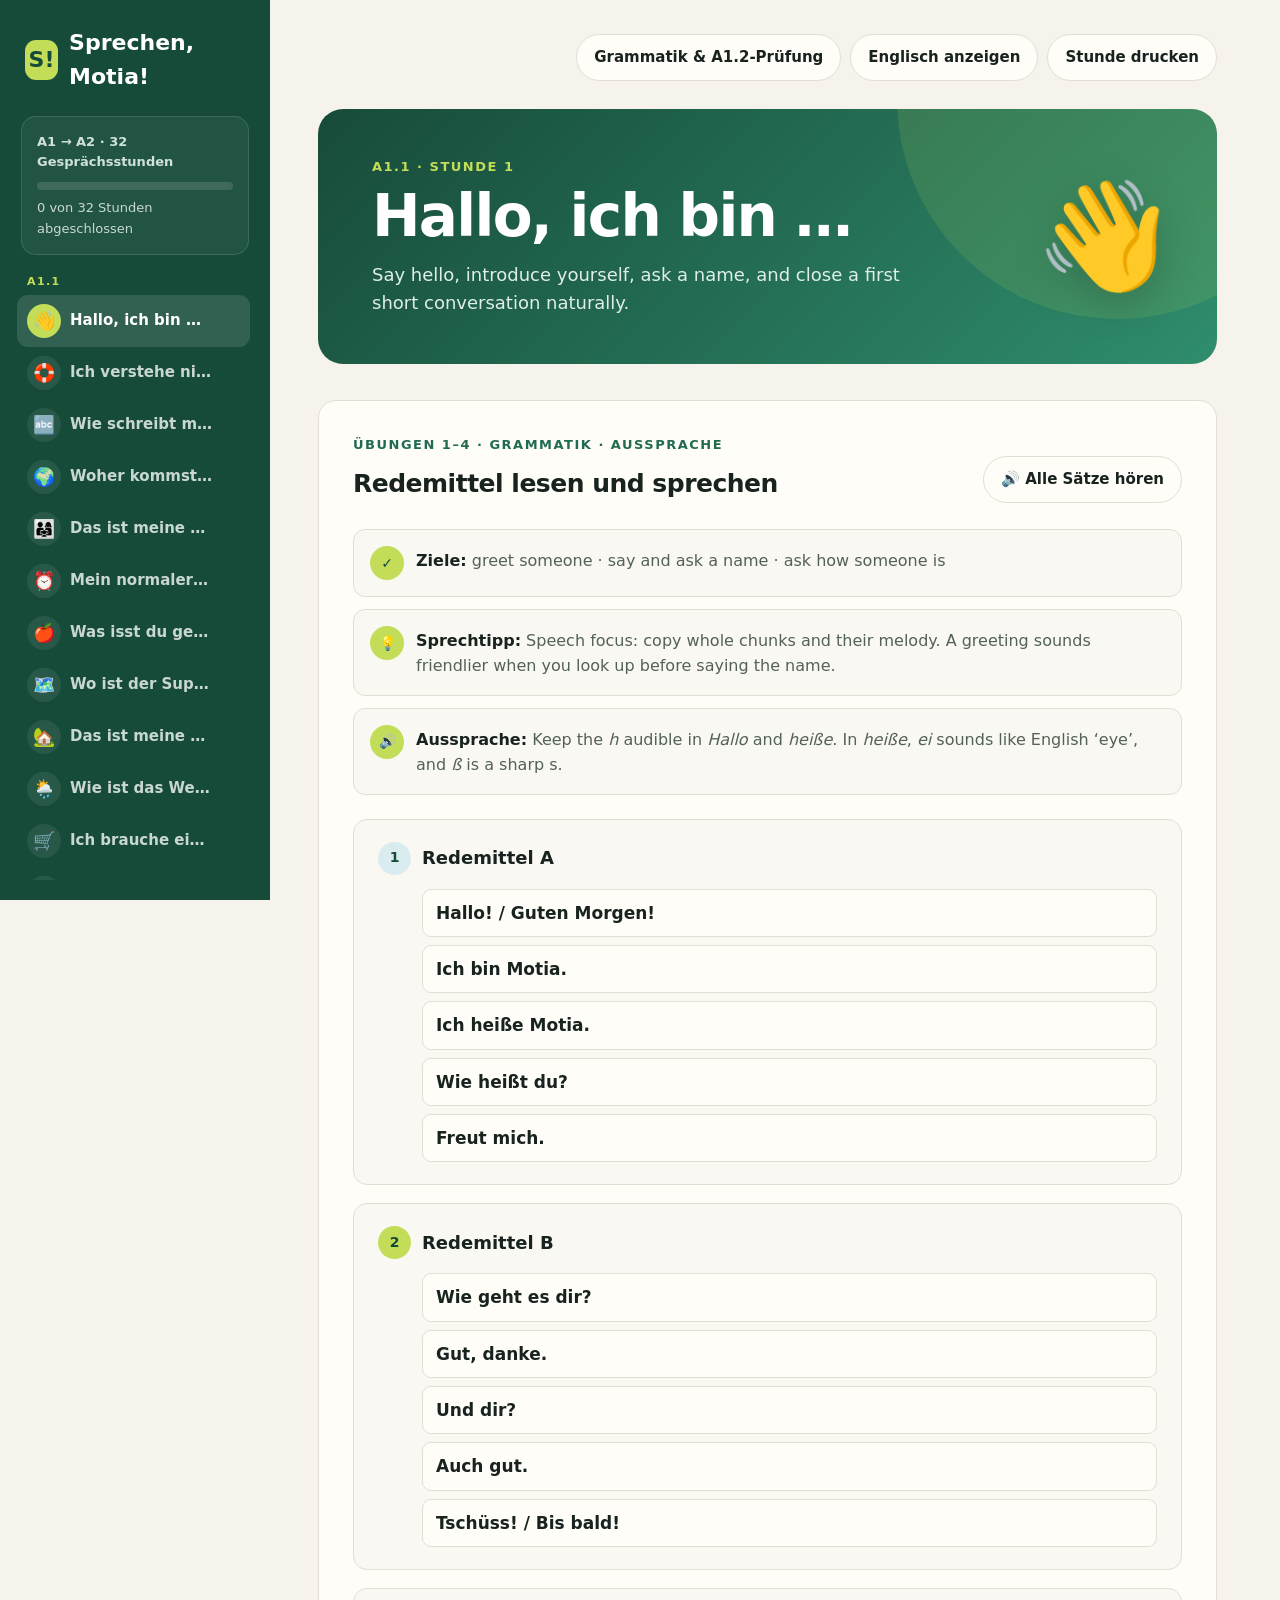
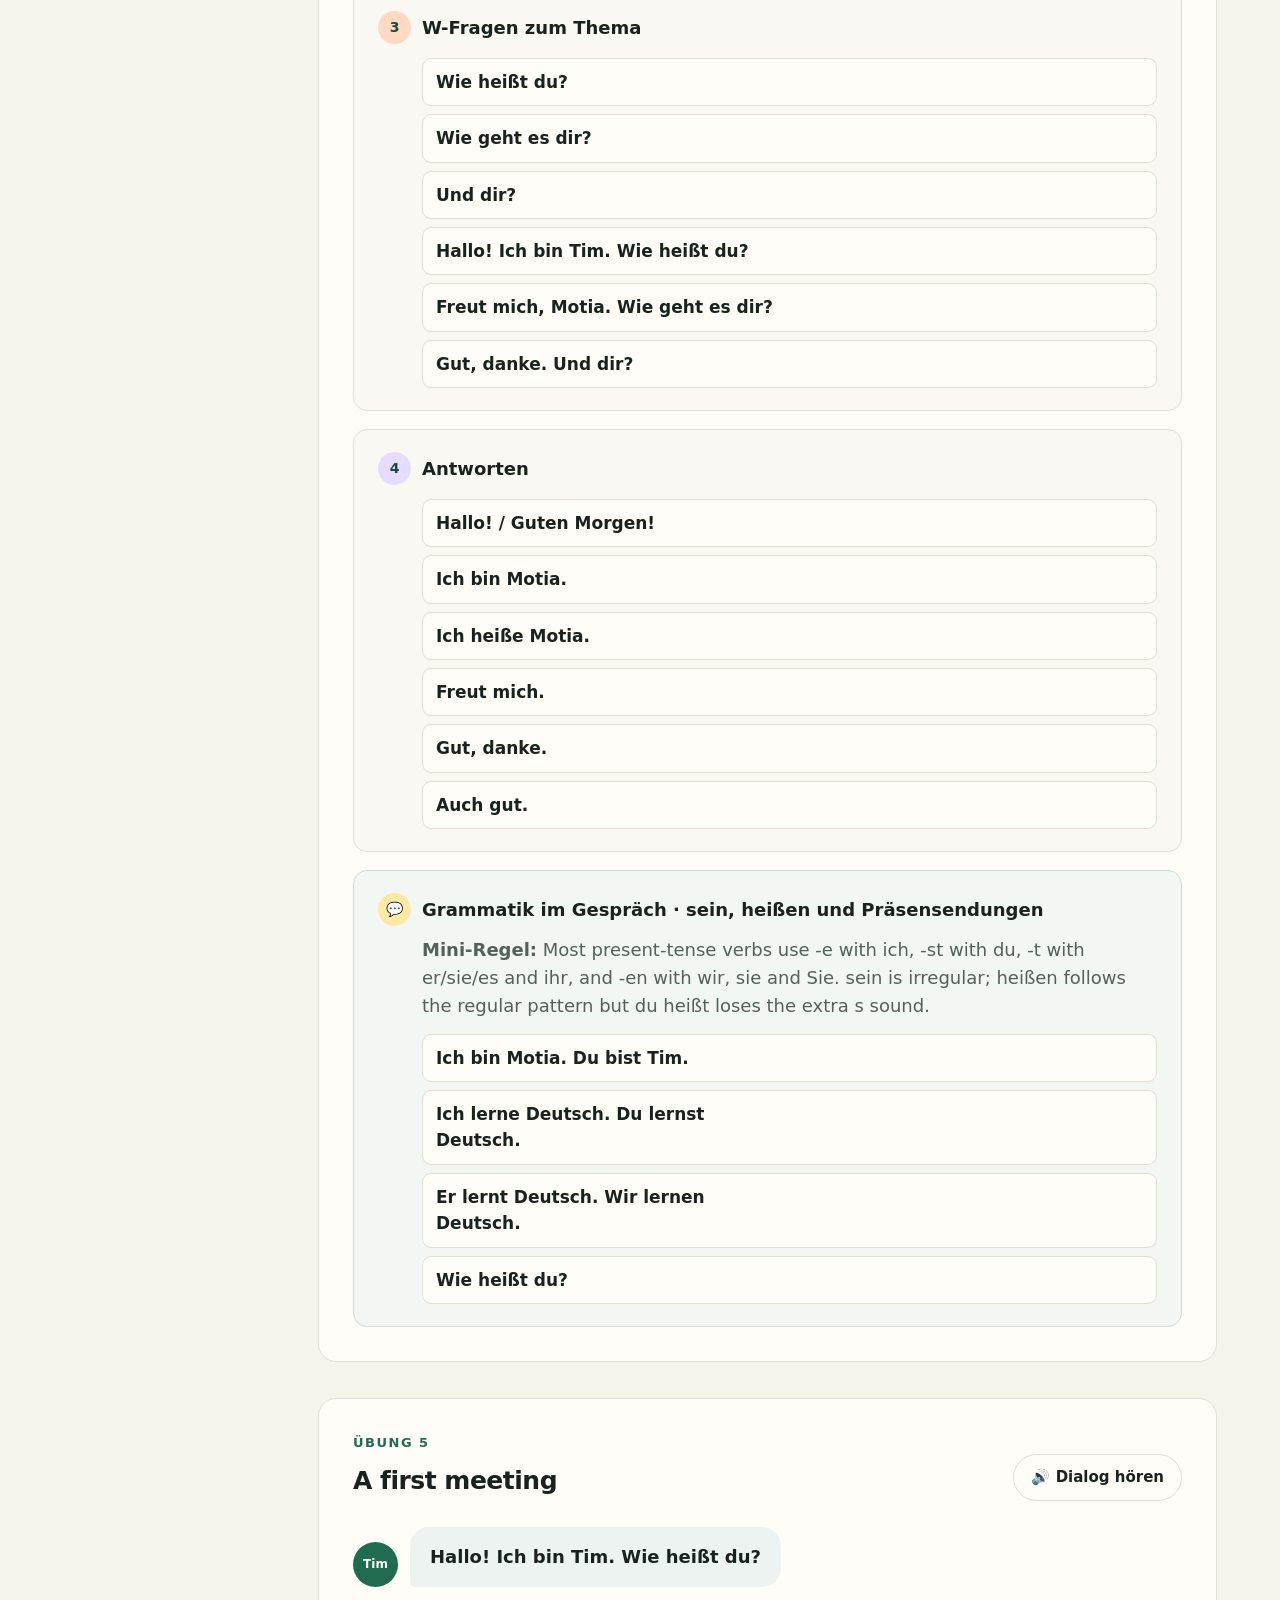
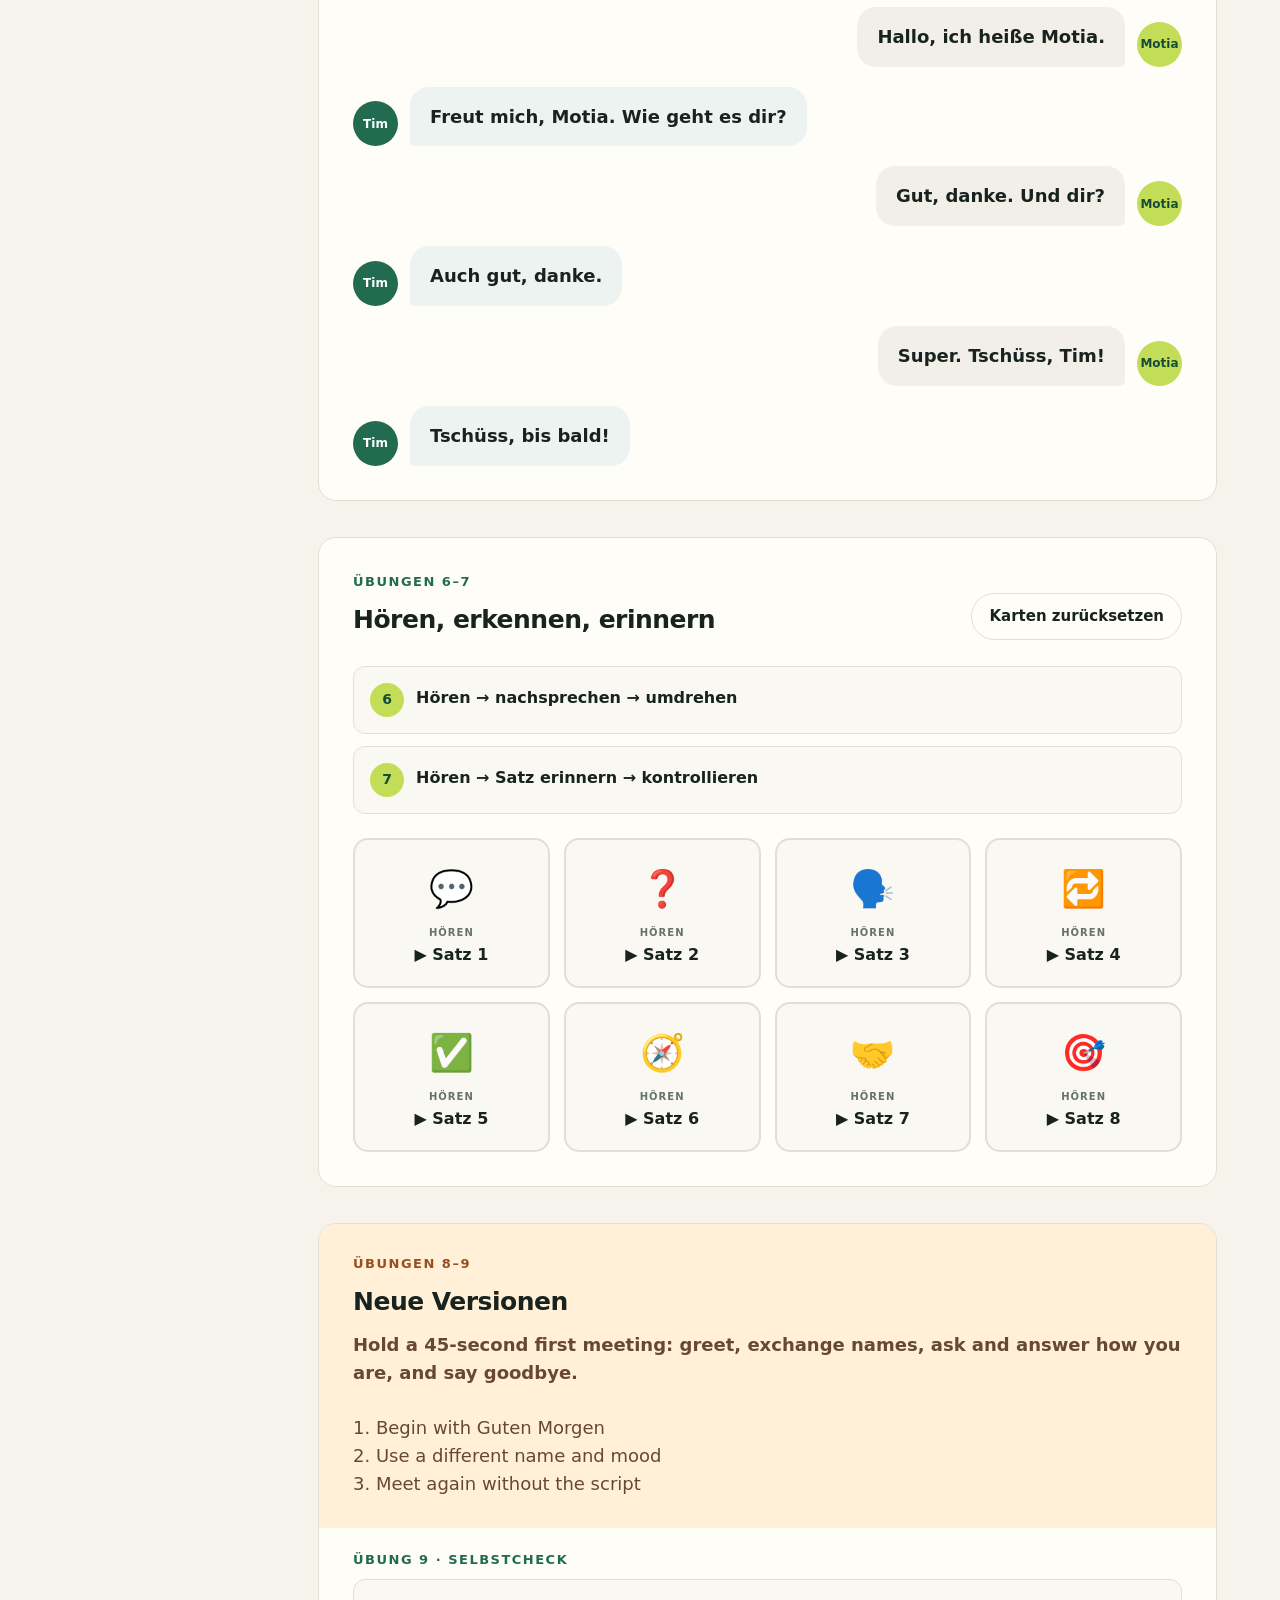
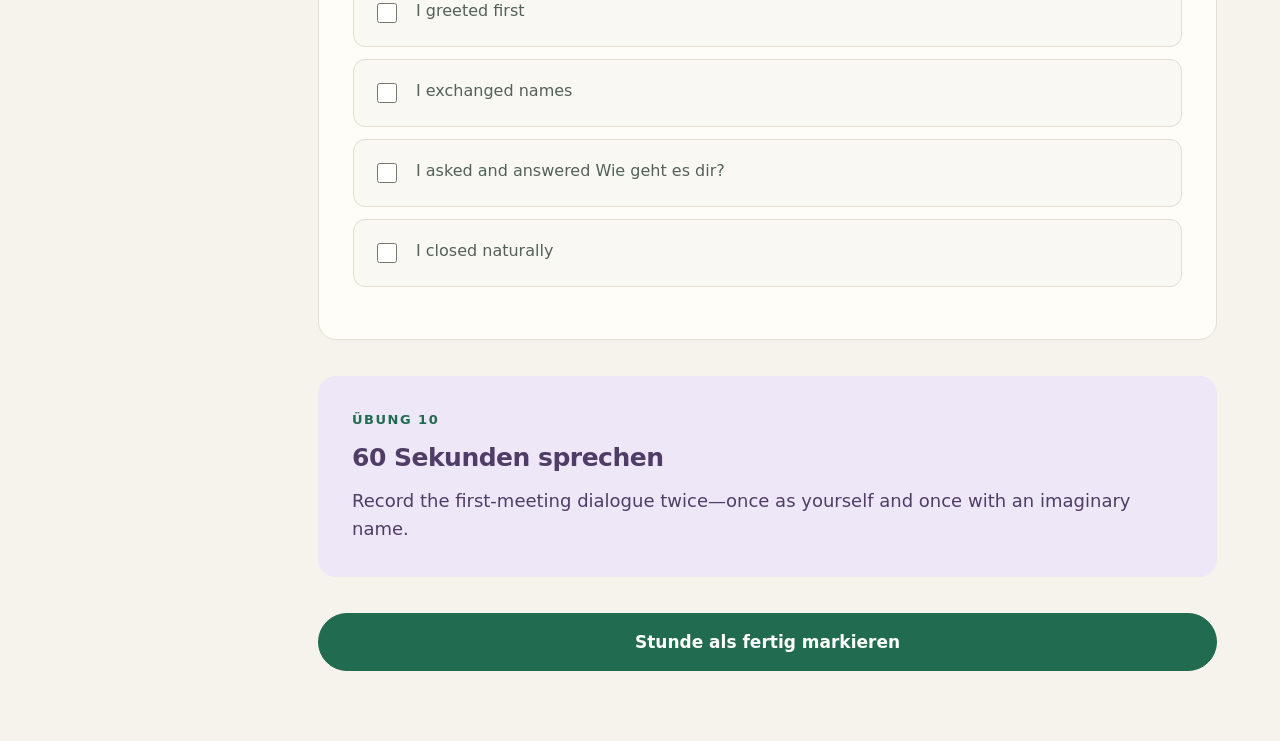
==== index.html @ 0f11e795 "feat: add interactive sentence builder lab" ====
<!doctype html>
<html lang="en">
<head>
  <meta charset="utf-8">
  <meta name="viewport" content="width=device-width, initial-scale=1">
  <meta name="description" content="A 32-class A1–A2 German conversation course for one-to-one lessons.">
  <title>Sprechen! — Motias Deutschstunden</title>
  <style>
    :root {
      --ink: #18231f;
      --muted: #66736d;
      --paper: #f6f3ec;
      --card: #fffdf8;
      --line: #e4ded2;
      --green: #216b50;
      --dark: #174b39;
      --lime: #c3dd58;
      --blue: #d9ecf0;
      --orange: #f3a36e;
    }

    * { box-sizing: border-box; }
    html { scroll-behavior: smooth; scrollbar-gutter: stable; scrollbar-color: #789387 var(--paper); }
    ::-webkit-scrollbar { width: 10px; height: 10px; }
    ::-webkit-scrollbar-track { background: var(--paper); }
    ::-webkit-scrollbar-thumb { border: 2px solid transparent; border-radius: 999px; background: #789387; background-clip: padding-box; }
    body {
      margin: 0;
      color: var(--ink);
      background: var(--paper);
      font: 18px/1.55 Inter, ui-sans-serif, system-ui, -apple-system, BlinkMacSystemFont, "Segoe UI", sans-serif;
    }
    button, select { font: inherit; color: inherit; }
    button, select, label, summary { touch-action: manipulation; -webkit-tap-highlight-color: transparent; }
    button:focus-visible, select:focus-visible { outline: 3px solid var(--orange); outline-offset: 3px; }

    .app { min-height: 100vh; display: grid; grid-template-columns: 270px minmax(0, 1fr); }
    aside {
      position: sticky;
      top: 0;
      height: 100vh;
      display: flex;
      flex-direction: column;
      padding: 26px 17px 20px;
      color: #fff;
      background: var(--dark);
    }
    .brand { display: flex; align-items: center; gap: 11px; margin: 0 8px 22px; font-size: 22px; font-weight: 850; }
    .brand-mark { display: grid; width: 40px; height: 40px; place-items: center; border-radius: 11px; color: var(--dark); background: var(--lime); }
    .progress-card { margin: 0 4px 18px; padding: 15px; border: 1px solid #ffffff22; border-radius: 15px; background: #ffffff0d; }
    .progress-card p { margin: 0 0 10px; color: #d1e1db; font-size: 13px; font-weight: 750; }
    .progress-track { height: 8px; overflow: hidden; border-radius: 10px; background: #ffffff21; }
    .progress-fill { width: 0; height: 100%; border-radius: inherit; background: var(--lime); transition: width .25s ease; }
    .progress-copy { margin-top: 8px; color: #c9d8d2; font-size: 13px; }
    nav { overflow: auto; padding-right: 3px; scrollbar-color: #87b5a2 transparent; }
    nav::-webkit-scrollbar { width: 8px; }
    nav::-webkit-scrollbar-track { background: transparent; }
    nav::-webkit-scrollbar-thumb { background-color: #87b5a2; }
    .nav-level { margin: 16px 10px 5px; color: var(--lime); font-size: 11px; font-weight: 900; letter-spacing: 1.4px; text-transform: uppercase; }
    .nav-level:first-child { margin-top: 0; }
    .lesson-nav {
      width: 100%;
      display: grid;
      grid-template-columns: 34px 1fr 18px;
      gap: 9px;
      align-items: center;
      padding: 9px 10px;
      border: 0;
      border-radius: 11px;
      color: #c8d7d1;
      text-align: left;
      background: transparent;
      cursor: pointer;
    }
    .lesson-nav:hover { background: #ffffff0e; }
    .lesson-nav.active { color: #fff; background: #ffffff1f; }
    .lesson-number { display: grid; width: 34px; height: 34px; place-items: center; border-radius: 50%; background: #ffffff13; }
    .lesson-nav.active .lesson-number { background: var(--lime); }
    .nav-title { overflow: hidden; font-size: 15px; font-weight: 700; text-overflow: ellipsis; white-space: nowrap; }
    .nav-check { color: var(--lime); font-weight: 900; }

    main { min-width: 0; padding: 34px 48px 70px; }
    .topbar { max-width: 920px; display: flex; justify-content: flex-end; margin: 0 auto 28px; }
    .top-actions { display: flex; flex-wrap: wrap; gap: 9px; }
    .button {
      display: inline-flex;
      align-items: center;
      justify-content: center;
      gap: 7px;
      padding: 11px 17px;
      border: 1px solid var(--line);
      border-radius: 999px;
      background: var(--card);
      font-size: 15px;
      font-weight: 800;
      cursor: pointer;
    }
    .button:hover { border-color: #c6bcac; }
    .button.primary { color: #fff; border-color: var(--green); background: var(--green); }
    .button.primary:hover { background: var(--dark); }
    .button.done { color: var(--dark); border-color: var(--lime); background: var(--lime); }
    .mobile-select { display: none; }

    .lesson-shell { max-width: 920px; display: grid; gap: 36px; margin: auto; }
    .hero {
      position: relative;
      min-height: 210px;
      overflow: hidden;
      display: grid;
      grid-template-columns: 1fr 230px;
      border-radius: 25px;
      color: #fff;
      background: linear-gradient(135deg, var(--dark), #2f8d6d);
    }
    .hero::before { content: ""; position: absolute; width: 440px; height: 440px; top: -230px; right: -120px; border-radius: 50%; background: #c3dd5820; }
    .hero-copy { z-index: 1; display: flex; flex-direction: column; justify-content: center; padding: 48px 54px; }
    .hero-intro { max-width: 610px; margin: 0; color: #e0eee9; }
    .eyebrow { margin: 0 0 9px; color: var(--green); font-size: 13px; font-weight: 900; letter-spacing: 1.5px; text-transform: uppercase; }
    .hero .eyebrow { color: var(--lime); }
    h1 { margin: 0 0 14px; font-size: clamp(38px, 5vw, 58px); line-height: 1.04; letter-spacing: -1.7px; }
    .hero-art { z-index: 1; display: grid; place-items: center; font-size: 105px; filter: drop-shadow(0 10px 20px #0003); }

     .sentence-lab { padding: 30px 34px 34px; border: 1px solid #cbded5; border-radius: 18px; background: #f2f7f4; }
     .sentence-lab .panel-head { margin-bottom: 20px; }
     .sentence-lab .eyebrow { color: var(--green); }
     .sentence-tabs { display: grid; gap: 13px; margin-bottom: 22px; }
     .sentence-tab-group { display: flex; flex-wrap: wrap; align-items: center; gap: 8px; }
     .sentence-tab-group-label { margin: 0 4px 0 0; color: var(--muted); font-size: 11px; font-weight: 900; letter-spacing: .9px; text-transform: uppercase; }
     .sentence-tab { padding: 8px 13px; border: 1px solid #bfd2c9; border-radius: 999px; color: #526159; background: #fffdf8; font-size: 14px; font-weight: 800; cursor: pointer; }
     .sentence-tab:hover { border-color: var(--green); }
     .sentence-tab.active { border-color: var(--dark); color: #fff; background: var(--dark); }
     .sentence-display { padding: 21px 20px 18px; border: 1px solid #cbded5; border-radius: 14px; background: var(--card); }
     .sentence-line { display: flex; flex-wrap: wrap; align-items: end; gap: 8px; }
     .sentence-token { position: relative; display: inline-flex; flex-direction: column; align-items: center; gap: 5px; padding: 8px 10px 7px; border-bottom: 3px solid var(--token-color); border-radius: 8px 8px 3px 3px; background: var(--token-bg); font-size: 19px; font-weight: 850; line-height: 1.15; }
     .sentence-token small { color: var(--token-color); font-size: 10px; font-weight: 900; letter-spacing: .6px; text-transform: uppercase; }
     .sentence-token.verb { --token-color: #b65d28; --token-bg: #fff0df; }
     .sentence-token.subject { --token-color: #216b50; --token-bg: #e4f1e9; }
     .sentence-token.object { --token-color: #4a6797; --token-bg: #e8eef9; }
     .sentence-token.adverb { --token-color: #785c91; --token-bg: #eee7f8; }
     .sentence-token.connector { --token-color: #8a6a22; --token-bg: #fff4c9; }
     .sentence-note { margin: 17px 0 0; color: #526159; font-size: 15px; }
     .sentence-english { margin: 5px 0 0; color: var(--muted); font-size: 14px; }
     .sentence-note b { color: var(--ink); }
     .sentence-legend { display: flex; flex-wrap: wrap; gap: 14px; margin-top: 18px; color: #526159; font-size: 13px; font-weight: 700; }
     .legend-item { display: inline-flex; align-items: center; gap: 6px; }
     .legend-dot { width: 10px; height: 10px; border-radius: 50%; background: var(--legend-color); }
     .legend-dot.verb { --legend-color: #b65d28; }
     .legend-dot.subject { --legend-color: #216b50; }
     .legend-dot.object { --legend-color: #4a6797; }
     .legend-dot.adverb { --legend-color: #785c91; }
     .legend-dot.connector { --legend-color: #8a6a22; }
     .sentence-builder { margin-top: 20px; padding-top: 18px; border-top: 1px solid var(--line); }
     .sentence-builder-head { display: flex; align-items: baseline; justify-content: space-between; gap: 12px; margin-bottom: 11px; }
     .sentence-builder h3 { margin: 0; font-size: 16px; }
     .sentence-builder p { margin: 0; color: var(--muted); font-size: 13px; }
     .builder-answer { min-height: 51px; display: flex; flex-wrap: wrap; align-items: center; gap: 7px; padding: 8px; border: 1px dashed #aabcb3; border-radius: 10px; background: #faf8f2; }
     .builder-answer:empty::before { content: "Choose the words in the right order"; color: #84928c; font-size: 14px; }
     .builder-words { display: flex; flex-wrap: wrap; gap: 8px; margin-top: 10px; }
     .builder-word { padding: 7px 10px; border: 1px solid #bfd2c9; border-radius: 8px; color: var(--dark); background: var(--card); font-size: 14px; font-weight: 800; cursor: pointer; }
     .builder-word:hover { border-color: var(--green); background: #e4f1e9; }
     .builder-word:disabled { opacity: .42; cursor: default; }
     .builder-actions { display: flex; flex-wrap: wrap; align-items: center; gap: 9px; margin-top: 12px; }
     .builder-actions .button { padding: 8px 13px; font-size: 14px; }
     .builder-feedback { margin: 0; color: #526159; font-size: 14px; font-weight: 700; }
     .builder-feedback.correct { color: var(--green); }

    .panel { padding: 34px; border: 1px solid var(--line); border-radius: 18px; background: var(--card); }
    .panel-head { display: flex; align-items: end; justify-content: space-between; gap: 15px; margin-bottom: 26px; }
    h2 { margin: 0; font-size: 25px; letter-spacing: -.5px; }
    .subtle { color: var(--muted); font-size: 14px; }
    .timeline { display: grid; gap: 18px; }
    .plan-step { padding: 22px 24px; border: 1px solid var(--line); border-radius: 14px; background: #faf8f2; }
    .plan-head { display: flex; align-items: center; gap: 11px; }
    .plan-number { display: grid; flex: 0 0 auto; width: 33px; height: 33px; place-items: center; border-radius: 50%; color: var(--dark); background: var(--blue); font-size: 14px; font-weight: 900; }
    .plan-step:nth-child(2) .plan-number { background: var(--lime); }
    .plan-step:nth-child(3) .plan-number { background: #ffd9c4; }
    .plan-step:nth-child(4) .plan-number { background: #e7dcff; }
    .plan-step:nth-child(5) .plan-number { background: #ffe9a5; }
    .plan-step h3 { margin: 0; font-size: 18px; }
    .grammar-note { background: #f2f7f4; border-color: #cbded5; }
    .grammar-note > p { margin: 10px 0 0 44px; color: #526159; }
    .reading-list { display: grid; gap: 8px; margin: 14px 0 0 44px; padding: 0; list-style: none; }
    .reading-line { width: 100%; display: grid; grid-template-columns: 1fr 1fr; gap: 14px; padding: 10px 13px; border: 1px solid var(--line); border-radius: 9px; text-align: left; background: var(--card); font-size: 17px; font-weight: 750; cursor: pointer; }
    .reading-line:hover { border-color: #adbbb5; }
    .english { color: var(--muted); text-align: right; }
    body.hide-english .english { display: none; }
    body.hide-english .reading-line.revealed .english,
    body.hide-english .prompt-card.flipped .english { display: block; }
    .dialogue { display: grid; gap: 20px; }
    .turn { max-width: 82%; display: flex; align-items: flex-end; gap: 12px; }
    .turn:nth-child(even) { justify-self: end; flex-direction: row-reverse; }
    .speaker { display: grid; flex: 0 0 auto; width: 45px; height: 45px; place-items: center; border-radius: 50%; color: #fff; background: var(--green); font-size: 12px; font-weight: 900; }
    .turn:nth-child(even) .speaker { color: var(--dark); background: var(--lime); }
    .turn-copy { padding: 16px 20px; border-radius: 19px 19px 19px 5px; background: #edf3f0; font-size: 18px; font-weight: 750; }
    .turn:nth-child(even) .turn-copy { border-radius: 19px 19px 5px 19px; background: #f1efe8; }
    .turn-copy small { display: block; margin-top: 4px; font-size: 14px; font-weight: 500; }
    .mini-exercises { display: grid; gap: 12px; margin-bottom: 24px; }
    .mini-exercise { display: grid; grid-template-columns: 34px 1fr; gap: 12px; align-items: start; padding: 16px; border: 1px solid var(--line); border-radius: 12px; background: #faf8f2; }
    .mini-exercise span { display: grid; width: 34px; height: 34px; place-items: center; border-radius: 50%; color: var(--dark); background: var(--lime); font-size: 14px; font-weight: 900; }
    .mini-exercise p { margin: 3px 0 0; color: #526159; font-size: 16px; }
    .mini-exercise b { color: var(--ink); }
    .check-item { grid-template-columns: auto 1fr; cursor: pointer; }
    .check-item input { width: 20px; height: 20px; margin: 7px; accent-color: var(--green); }

    .prompt-cards { display: grid; grid-template-columns: repeat(4, 1fr); gap: 14px; }
    .prompt-card { position: relative; min-height: 150px; overflow: hidden; border: 2px solid var(--line); border-radius: 15px; background: #faf8f2; cursor: pointer; }
    .card-face { position: absolute; inset: 0; display: flex; flex-direction: column; align-items: center; justify-content: center; padding: 13px; text-align: center; transition: opacity .18s ease, transform .18s ease; }
    .card-icon { margin-bottom: 8px; font-size: 36px; }
    .card-label { color: var(--muted); font-size: 10px; font-weight: 900; letter-spacing: 1px; text-transform: uppercase; }
    .card-word { margin-top: 5px; font-size: 16px; font-weight: 850; line-height: 1.25; }
    .card-back { opacity: 0; color: #fff; background: var(--green); transform: scale(.95); }
    .card-back .card-label { color: #d4e4de; }
    .card-back .english { margin-top: 6px; color: #d4e4de; text-align: center; font-size: 13px; font-weight: 500; }
    .prompt-card.flipped { border-color: var(--green); }
    .prompt-card.flipped .card-front { opacity: 0; transform: scale(.95); }
    .prompt-card.flipped .card-back { opacity: 1; transform: none; }

    .challenge { overflow: hidden; padding: 0; }
    .challenge-top { padding: 30px 34px; background: #fff0d7; }
    .challenge-top .eyebrow { color: #9a4d20; }
    .challenge-top h2 { margin-bottom: 9px; }
    .challenge-top p:last-child { margin: 0; color: #684833; }
    .checklist { padding: 22px 34px 28px; }
    .homework { border: 0; color: #4f3d67; background: #eee7f8; }
    .homework h2 { margin-bottom: 9px; }
    .homework p:last-child { margin: 0; }
    .complete-button { width: 100%; padding: 15px; font-size: 17px; }

    .basics-dialog { width: min(720px, calc(100% - 32px)); max-height: 90vh; padding: 0; border: 1px solid var(--line); border-radius: 20px; color: var(--ink); background: var(--paper); box-shadow: 0 24px 70px #0005; }
    .basics-dialog::backdrop { background: #10251dcc; }
    .basics-head { position: sticky; z-index: 2; top: 0; display: flex; align-items: center; justify-content: space-between; gap: 16px; padding: 24px 28px; border-bottom: 1px solid var(--line); background: var(--card); }
    .basics-head .eyebrow { margin-bottom: 4px; }
    .basics-head .subtle { margin: 4px 0 0; }
    .basics-actions { display: flex; gap: 9px; }
    .basics-actions form { margin: 0; }
    .basics-tables { display: grid; gap: 10px; padding: 20px 24px 24px; }
    .basics-group { overflow: hidden; border: 1px solid var(--line); border-radius: 14px; background: var(--card); }
    .basics-group summary { display: flex; align-items: center; gap: 10px; padding: 15px 18px; list-style: none; font-size: 18px; font-weight: 850; cursor: pointer; }
    .basics-group summary::-webkit-details-marker { display: none; }
    .basics-group summary::after { content: "+"; margin-left: auto; color: var(--green); font-size: 24px; line-height: 1; }
    .basics-group[open] summary { border-bottom: 1px solid var(--line); background: #f2f7f4; }
    .basics-group[open] summary::after { content: "−"; }
    .basics-explanation { margin: 0; padding: 14px 18px; color: #526159; background: #faf8f2; font-size: 15px; }
    .basics-table { width: 100%; border-collapse: collapse; font-size: 16px; }
    .basics-table th, .basics-table td { padding: 12px 16px; border-bottom: 1px solid var(--line); text-align: left; vertical-align: middle; }
    .basics-table tr:last-child td { border-bottom: 0; }
    .basics-table th { color: var(--muted); background: #faf8f2; font-size: 11px; letter-spacing: 1px; text-transform: uppercase; }
    .basics-word { width: 29%; }
    .basics-table strong, .basics-table small { display: block; }
    .basics-table small { margin-top: 2px; color: var(--muted); text-align: left; font-size: 13px; font-weight: 500; }
    body.hide-english .basics-table .english { display: block; }
    .basics-audio { width: 54px; text-align: center !important; }
    .basics-line { width: 38px; height: 38px; padding: 0; border: 1px solid var(--line); border-radius: 50%; background: var(--card); cursor: pointer; }
     .basics-line:hover { border-color: var(--green); background: #f2f7f4; }
     .revision-dialog { width: min(960px, calc(100% - 32px)); max-height: 92vh; padding: 0; border: 1px solid var(--line); border-radius: 20px; color: var(--ink); background: var(--paper); box-shadow: 0 24px 70px #0005; }
     .revision-dialog::backdrop { background: #10251dcc; }
     .revision-head { position: sticky; z-index: 2; top: 0; display: flex; align-items: center; justify-content: space-between; gap: 16px; padding: 24px 28px; border-bottom: 1px solid var(--line); background: var(--card); }
     .revision-head .eyebrow { margin-bottom: 4px; }
     .revision-head h2 { margin: 0; }
     .revision-head p { margin: 5px 0 0; }
     .revision-actions { display: flex; gap: 9px; }
     .revision-content { display: grid; gap: 18px; padding: 22px 24px 28px; }
     .revision-intro { padding: 18px 20px; border: 1px solid #cbded5; border-radius: 14px; color: #40564c; background: #f2f7f4; }
     .revision-intro p { margin: 0; }
     .revision-section { overflow: hidden; border: 1px solid var(--line); border-radius: 14px; background: var(--card); }
     .revision-section h3 { margin: 0; padding: 16px 18px; border-bottom: 1px solid var(--line); background: #faf8f2; font-size: 19px; }
     .revision-section > p { margin: 0; padding: 14px 18px 0; color: #526159; font-size: 15px; }
     .revision-grid { display: grid; grid-template-columns: repeat(2, 1fr); gap: 12px; padding: 16px 18px 18px; }
     .revision-rule { padding: 14px; border: 1px solid var(--line); border-radius: 11px; background: #fffdf8; }
     .revision-rule strong { display: block; margin-bottom: 5px; }
     .revision-rule p { margin: 0; color: #526159; font-size: 15px; }
     .revision-example { margin-top: 8px !important; color: var(--green) !important; font-weight: 800; }
     .word-count { float: right; color: var(--muted); font-size: 13px; font-weight: 600; }
     .word-groups { display: grid; grid-template-columns: repeat(2, 1fr); gap: 12px; padding: 16px 18px 18px; }
     .word-group { overflow: hidden; border: 1px solid var(--line); border-radius: 10px; }
     .word-group h4 { margin: 0; padding: 10px 12px; color: var(--dark); background: #f2f7f4; font-size: 14px; }
     .word-table { width: 100%; border-collapse: collapse; font-size: 15px; }
     .word-table td { padding: 8px 12px; border-top: 1px solid var(--line); }
     .word-table td:last-child { color: var(--muted); text-align: right; }
     .word-line { width: 28px; height: 28px; padding: 0; border: 1px solid var(--line); border-radius: 50%; background: var(--card); cursor: pointer; }
     .word-line:hover { border-color: var(--green); background: #f2f7f4; }
     .exam-checklist { display: grid; gap: 9px; padding: 16px 18px 18px; }
     .exam-check { display: flex; gap: 10px; align-items: flex-start; color: #526159; font-size: 15px; }
     .exam-check input { width: 18px; height: 18px; flex: 0 0 auto; margin: 2px 0 0; accent-color: var(--green); }

    @media (max-width: 1050px) {
      .app { grid-template-columns: 1fr; }
      aside { display: none; }
      main { padding: 20px 20px 60px; }
      .topbar { justify-content: space-between; gap: 12px; }
      .mobile-select { min-width: 0; display: block; flex: 1; padding: 10px 12px; border: 1px solid var(--line); border-radius: 11px; background: var(--card); }
    }
    @media (max-width: 680px) {
      body { font-size: 17px; }
      main { padding: 16px 15px 45px; }
      .topbar { flex-direction: column; }
      .top-actions { display: grid; grid-template-columns: 1fr 1fr; }
      .basics-head { align-items: flex-start; flex-direction: column; padding: 20px; }
      .basics-actions { width: 100%; }
       .basics-actions > *, .basics-actions form, .basics-actions .button { flex: 1; width: 100%; }
       .revision-head { align-items: flex-start; flex-direction: column; padding: 20px; }
       .revision-actions { width: 100%; }
       .revision-actions > *, .revision-actions form, .revision-actions .button { flex: 1; width: 100%; }
       .revision-content { padding: 12px; }
      .basics-tables { padding: 12px; }
      .basics-table th, .basics-table td { padding: 10px; }
      .hero { min-height: 0; grid-template-columns: 1fr; }
      .hero-copy { padding: 38px 29px; }
      .hero-art { display: none; }
      h1 { font-size: 40px; }
      .panel { padding: 25px 21px; }
       .sentence-lab { padding: 25px 21px; }
       .sentence-line { gap: 6px; }
       .sentence-token { font-size: 17px; }
       .sentence-tab-group { align-items: flex-start; }
       .sentence-tab-group-label { width: 100%; }
      .english { text-align: left; }
      .reading-line { grid-template-columns: 1fr; gap: 3px; }
      .prompt-cards { grid-template-columns: repeat(2, 1fr); }
       .reading-list { margin-left: 0; }
       .revision-grid, .word-groups { grid-template-columns: 1fr; padding-left: 12px; padding-right: 12px; }
      .turn { max-width: 96%; }
      .challenge-top, .checklist { padding-left: 22px; padding-right: 22px; }
    }
    @media print {
      aside, .topbar, .complete-button, .prompt-cards { display: none !important; }
      main { padding: 0; }
      .lesson-shell { gap: 20px; }
      .hero, .panel { break-inside: avoid; }
      body.hide-english .english { display: block !important; color: var(--muted) !important; background: transparent !important; }
    }
  </style>
</head>
<body class="hide-english">
  <div class="app">
    <aside>
      <div class="brand"><span class="brand-mark">S!</span> Sprechen, Motia!</div>
      <section class="progress-card">
        <p>A1 → A2 · 32 Gesprächsstunden</p>
        <div class="progress-track"><div class="progress-fill" id="progressFill"></div></div>
        <div class="progress-copy" id="progressCopy" aria-live="polite">0 von 32 Stunden abgeschlossen</div>
      </section>
      <nav id="lessonNav" aria-label="Gesprächsstunden"></nav>
    </aside>

    <main>
      <header class="topbar">
        <select class="mobile-select" id="mobileSelect" aria-label="Stunde auswählen"></select>
        <div class="top-actions">
          <button class="button" id="openRevision" type="button">Grammatik &amp; A1.2-Prüfung</button>
          <button class="button" id="englishToggle" type="button">Englisch anzeigen</button>
          <button class="button" type="button" onclick="window.print()">Stunde drucken</button>
        </div>
      </header>

      <div class="lesson-shell">
        <section class="hero">
          <div class="hero-copy">
            <p class="eyebrow" id="lessonLabel"></p>
            <h1 id="lessonTitle"></h1>
            <p class="hero-intro" id="lessonIntro"></p>
          </div>
          <div class="hero-art" id="lessonIcon" aria-hidden="true"></div>
        </section>

        <section class="panel">
          <div class="panel-head">
            <div><p class="eyebrow">Übungen 1–4 · Grammatik · Aussprache</p><h2>Redemittel lesen und sprechen</h2></div>
            <button class="button" id="listenPhrases" type="button">🔊 Alle Sätze hören</button>
          </div>
          <div class="mini-exercises" id="lessonBrief"></div>
          <div class="timeline" id="timeline"></div>
        </section>

        <section class="panel">
          <div class="panel-head">
            <div><p class="eyebrow">Übung 5</p><h2 id="dialogueTitle"></h2></div>
            <button class="button" id="listenDialogue" type="button">🔊 Dialog hören</button>
          </div>
          <div class="dialogue" id="dialogue"></div>
        </section>

        <section class="panel">
          <div class="panel-head">
            <div><p class="eyebrow">Übungen 6–7</p><h2>Hören, erkennen, erinnern</h2></div>
            <button class="button" id="resetCards" type="button">Karten zurücksetzen</button>
          </div>
          <div class="mini-exercises">
            <div class="mini-exercise"><span>6</span><p><b>Hören → nachsprechen → umdrehen</b></p></div>
            <div class="mini-exercise"><span>7</span><p><b>Hören → Satz erinnern → kontrollieren</b></p></div>
          </div>
          <div class="prompt-cards" id="promptCards"></div>
        </section>

        <section class="panel challenge">
          <div class="challenge-top">
            <p class="eyebrow">Übungen 8–9</p>
            <h2>Neue Versionen</h2>
            <p id="challenge"></p>
          </div>
          <div class="checklist" id="checklist"></div>
        </section>

        <section class="panel homework">
          <p class="eyebrow">Übung 10</p>
          <h2>60 Sekunden sprechen</h2>
          <p id="homework"></p>
        </section>

        <button class="button primary complete-button" id="completeButton" type="button">Stunde als fertig markieren</button>

      </div>
    </main>
  </div>

  <dialog class="revision-dialog" id="revisionDialog" aria-labelledby="revisionTitle">
    <header class="revision-head">
      <div><p class="eyebrow">Nachschlagen &amp; Prüfungsvorbereitung</p><h2 id="revisionTitle">Sammys Deutsch-Grammatik A1–A2</h2><p class="subtle">A1.2-Grammatik · 200 Wörter · Prüfung sicherer machen</p></div>
      <div class="revision-actions">
        <button class="button" id="listenRevision" type="button">🔊 Thema hören</button>
        <form method="dialog"><button class="button" type="submit">Schließen</button></form>
      </div>
    </header>
    <div class="revision-content" id="revisionContent"></div>
    <div class="basics-tables" id="basicsTables"></div>
  </dialog>

  <script>
    const course = [
      {
        level: "A1.1", icon: "👋", title: "Hallo, ich bin …", topic: "First meetings",
        intro: "Say hello, introduce yourself, ask a name, and close a first short conversation naturally.",
        goals: ["greet someone", "say and ask a name", "ask how someone is"],
        phrases: [["Hallo! / Guten Morgen!", "Hello! / Good morning!"], ["Ich bin Motia.", "I'm Motia."], ["Ich heiße Motia.", "My name is Motia."], ["Wie heißt du?", "What's your name?"], ["Freut mich.", "Nice to meet you."], ["Wie geht es dir?", "How are you?"], ["Gut, danke.", "Good, thanks."], ["Und dir?", "And you?"], ["Auch gut.", "Good too."], ["Tschüss! / Bis bald!", "Bye! / See you soon!"]],
        coach: "Speech focus: copy whole chunks and their melody. A greeting sounds friendlier when you look up before saying the name.",
        dialogueTitle: "A first meeting",
        dialogue: [["A", "Hallo! Ich bin Tim. Wie heißt du?", "Hello! I'm Tim. What's your name?"], ["B", "Hallo, ich heiße Motia.", "Hello, my name is Motia."], ["A", "Freut mich, Motia. Wie geht es dir?", "Nice to meet you, Motia. How are you?"], ["B", "Gut, danke. Und dir?", "Good, thanks. And you?"], ["A", "Auch gut, danke.", "Good too, thanks."], ["B", "Super. Tschüss, Tim!", "Great. Bye, Tim!"], ["A", "Tschüss, bis bald!", "Bye, see you soon!"]],
        variations: ["Begin with Guten Morgen", "Use a different name and mood", "Meet again without the script"],
        challenge: "Hold a 45-second first meeting: greet, exchange names, ask and answer how you are, and say goodbye.",
        checks: ["I greeted first", "I exchanged names", "I asked and answered Wie geht es dir?", "I closed naturally"],
        homework: "Record the first-meeting dialogue twice—once as yourself and once with an imaginary name."
      },
      {
        level: "A1.1", icon: "🛟", title: "Ich verstehe nicht", topic: "Classroom German",
        intro: "Stay in German during class by asking for repetition, meaning, pronunciation, and confirmation.",
        goals: ["say when I do not understand", "ask for repetition or slower speech", "check a word or answer"],
        phrases: [["Ich verstehe nicht.", "I don't understand."], ["Wie bitte?", "Pardon?"], ["Noch einmal, bitte.", "Once again, please."], ["Langsamer, bitte.", "More slowly, please."], ["Was bedeutet das?", "What does that mean?"], ["Wie heißt das auf Deutsch?", "What is that called in German?"], ["Wie spricht man das aus?", "How do you pronounce that?"], ["Ist das richtig?", "Is that correct?"], ["Ich habe eine Frage.", "I have a question."], ["Jetzt verstehe ich.", "Now I understand."]],
        coach: "Speech focus: use a clear key word—langsamer, noch einmal, bedeutet—so your partner immediately knows how to help.",
        dialogueTitle: "Asking for help in German",
        dialogue: [["A", "Heute sprechen wir über die Familie.", "Today we're talking about family."], ["B", "Wie bitte? Noch einmal, bitte.", "Pardon? Once again, please."], ["A", "Wir sprechen über die Familie.", "We're talking about family."], ["B", "Was bedeutet Familie?", "What does Familie mean?"], ["A", "Family. Die Familie.", "Family. Die Familie."], ["B", "Ah, jetzt verstehe ich. Wie spricht man das aus?", "Ah, now I understand. How do you pronounce it?"], ["A", "Fa-mi-lie.", "Fa-mi-lie."], ["B", "Familie. Ist das richtig?", "Familie. Is that correct?"]],
        variations: ["Ask about three real objects", "Mishear one instruction", "Use only German help phrases"],
        challenge: "Complete a two-minute mini-lesson in German. Ask for meaning, repetition, pronunciation, and confirmation when you need them.",
        checks: ["I said what I needed", "I asked for repetition", "I asked about meaning or pronunciation", "I stayed in German"],
        homework: "Record the five help phrases you will use most. Say each once normally and once as a real question."
      },
      {
        level: "A1.1", icon: "🔤", title: "Wie schreibt man das?", topic: "Names & numbers",
        intro: "Spell names and exchange simple personal details such as age, phone number, and email address.",
        goals: ["spell my name", "say and understand basic numbers", "exchange contact details"],
        phrases: [["Wie schreibt man das?", "How do you spell that?"], ["Kannst du das buchstabieren?", "Can you spell that?"], ["M–O–T–I–A.", "M–O–T–I–A."], ["Wie alt bist du?", "How old are you?"], ["Ich bin dreißig Jahre alt.", "I'm thirty years old."], ["Wie ist deine Telefonnummer?", "What's your phone number?"], ["Meine Nummer ist …", "My number is …"], ["Wie war die Nummer noch einmal?", "What was the number again?"], ["Wie ist deine E-Mail-Adresse?", "What's your email address?"], ["Stimmt das?", "Is that correct?"]],
        coach: "Speech focus: group long numbers into pairs and leave a short pause between them; the listener repeats everything back.",
        dialogueTitle: "Exchanging contact details",
        dialogue: [["A", "Wie heißt du?", "What's your name?"], ["B", "Ich heiße Motia Cohen.", "My name is Motia Cohen."], ["A", "Kannst du Cohen buchstabieren?", "Can you spell Cohen?"], ["B", "Ja: C–O–H–E–N.", "Yes: C–O–H–E–N."], ["A", "Danke. Wie ist deine Telefonnummer?", "Thanks. What's your phone number?"], ["B", "Meine Nummer ist null fünf vier, drei zwei eins, neun acht sieben.", "My number is 054, 321, 987."], ["A", "Also: null fünf vier, drei zwei eins, neun acht sieben?", "So: 054, 321, 987?"], ["B", "Ja, das stimmt.", "Yes, that's correct."]],
        variations: ["Spell a city and surname", "Exchange imaginary phone numbers", "Add an email address"],
        challenge: "Exchange a full name, age, phone number, and email address. Spell and repeat every detail until both versions match.",
        checks: ["I spelled clearly", "I understood the key numbers", "I asked for repetition", "I confirmed the details"],
        homework: "Record your name, spelling, age, and a fictional phone number. Leave pauses so a listener could repeat every detail back."
      },
      {
        level: "A1.1", icon: "🌍", title: "Woher kommst du?", topic: "Home & languages",
        intro: "Say where you come from and live, name languages, and ask the same questions back.",
        goals: ["say where I come from", "say where I live", "talk about languages I speak or learn"],
        phrases: [["Woher kommst du?", "Where are you from?"], ["Ich komme aus Israel.", "I come from Israel."], ["Wo wohnst du?", "Where do you live?"], ["Ich wohne in Haifa.", "I live in Haifa."], ["Welche Sprachen sprichst du?", "Which languages do you speak?"], ["Ich spreche Hebräisch und Englisch.", "I speak Hebrew and English."], ["Ich lerne Deutsch.", "I'm learning German."], ["Sprichst du ein bisschen Deutsch?", "Do you speak a little German?"], ["Ja, ein bisschen.", "Yes, a little."], ["Warum lernst du Deutsch?", "Why are you learning German?"]],
        coach: "Speech focus: link preposition and place as one chunk—aus Israel, in Haifa—rather than pausing between them.",
        dialogueTitle: "Where are you from?",
        dialogue: [["A", "Woher kommst du, Motia?", "Where are you from, Motia?"], ["B", "Ich komme aus Israel. Und du?", "I come from Israel. And you?"], ["A", "Ich komme aus England, aber ich wohne in Haifa.", "I come from England, but I live in Haifa."], ["B", "Welche Sprachen sprichst du?", "Which languages do you speak?"], ["A", "Englisch und ein bisschen Deutsch. Und du?", "English and a little German. And you?"], ["B", "Ich spreche Hebräisch und Englisch. Ich lerne Deutsch.", "I speak Hebrew and English. I'm learning German."], ["A", "Super! Warum lernst du Deutsch?", "Great! Why are you learning German?"], ["B", "Für Reisen.", "For travel."]],
        variations: ["Use an imaginary country and city", "Add one language you want to learn", "Ask every question without prompts"],
        challenge: "Have a 90-second conversation about country, city, languages, and one simple reason for learning German.",
        checks: ["I used aus for origin", "I used in for where I live", "I named my languages", "I asked the questions back"],
        homework: "Record a 40-second introduction with your country, city, languages, and why you are learning German."
      },
      {
        level: "A1.1", icon: "👨‍👩‍👧", title: "Das ist meine Familie", topic: "Family & people",
        intro: "Introduce people close to you and ask simple questions about names, relationships, age, and where they live.",
        goals: ["name close family members", "introduce another person", "ask simple questions about someone"],
        phrases: [["Das ist meine Familie.", "This is my family."], ["Wer ist das?", "Who is that?"], ["Das ist meine Schwester.", "This is my sister."], ["Er ist mein Bruder.", "He is my brother."], ["Sie heißt Maya.", "Her name is Maya."], ["Hast du Geschwister?", "Do you have siblings?"], ["Ja, ich habe einen Bruder.", "Yes, I have a brother."], ["Nein, ich habe keine Geschwister.", "No, I don't have siblings."], ["Wie alt ist er?", "How old is he?"], ["Wo wohnt sie?", "Where does she live?"]],
        coach: "Speech focus: learn the relationship with mein or meine as one unit—mein Bruder, meine Schwester.",
        dialogueTitle: "Talking about family",
        dialogue: [["A", "Hast du Geschwister?", "Do you have siblings?"], ["B", "Ja, ich habe eine Schwester.", "Yes, I have a sister."], ["A", "Wie heißt sie?", "What's her name?"], ["B", "Sie heißt Maya.", "Her name is Maya."], ["A", "Wie alt ist sie?", "How old is she?"], ["B", "Sie ist fünfundzwanzig.", "She's twenty-five."], ["A", "Und wo wohnt sie?", "And where does she live?"], ["B", "Sie wohnt in Tel Aviv.", "She lives in Tel Aviv."]],
        variations: ["Use a real or invented family", "Introduce a friend instead", "Ask one extra question about each person"],
        challenge: "Introduce three real or imaginary people, then answer questions about their names, relationships, age, and city.",
        checks: ["I used mein and meine", "I introduced three people", "I answered questions about them", "I asked about my partner's family"],
        homework: "Choose three people and record one spoken mini-profile for each: relationship, name, age, and city."
      },
      {
        level: "A1.1", icon: "⏰", title: "Mein normaler Tag", topic: "Time & routines",
        intro: "Tell the time and describe a simple weekday from morning to evening.",
        goals: ["ask and tell the time", "name common daily actions", "describe a day in order"],
        phrases: [["Wie spät ist es?", "What time is it?"], ["Es ist sieben Uhr.", "It's seven o'clock."], ["Wann stehst du auf?", "When do you get up?"], ["Ich stehe um sieben Uhr auf.", "I get up at seven."], ["Dann frühstücke ich.", "Then I have breakfast."], ["Um neun Uhr arbeite ich.", "I work at nine."], ["Mittags esse ich zu Hause.", "At midday I eat at home."], ["Am Abend lerne ich Deutsch.", "In the evening I learn German."], ["Und was machst du dann?", "And what do you do then?"], ["Um elf Uhr gehe ich schlafen.", "I go to sleep at eleven."]],
        coach: "Speech focus: in separable verbs, land on the final piece—Ich stehe um sieben Uhr AUF.",
        dialogueTitle: "A normal weekday",
        dialogue: [["A", "Wann stehst du normalerweise auf?", "When do you normally get up?"], ["B", "Ich stehe um sieben Uhr auf.", "I get up at seven."], ["A", "Und was machst du dann?", "And what do you do then?"], ["B", "Dann frühstücke ich. Um acht Uhr fahre ich zur Arbeit.", "Then I have breakfast. At eight I go to work."], ["A", "Wann lernst du Deutsch?", "When do you learn German?"], ["B", "Am Abend, um acht Uhr.", "In the evening, at eight."], ["A", "Und wann gehst du schlafen?", "And when do you go to sleep?"], ["B", "Meistens um elf Uhr.", "Usually at eleven."]],
        variations: ["Change every time", "Describe a weekend day", "Put five action cards in order"],
        challenge: "Describe a full day with five actions and times. Your partner interrupts with three Wann? questions.",
        checks: ["I told the time clearly", "I used five daily actions", "My day had a clear order", "I answered Wann? questions"],
        homework: "Record tomorrow's routine in six short sentences from waking up to going to sleep."
      },
      {
        level: "A1.1", icon: "🍎", title: "Was isst du gern?", topic: "Food & preferences",
        intro: "Talk about food and drink, say what you like, and make a simple café order.",
        goals: ["name food and drink I like", "ask about preferences", "order one drink and one food item"],
        phrases: [["Was isst du gern?", "What do you like to eat?"], ["Ich esse gern Brot und Käse.", "I like eating bread and cheese."], ["Was trinkst du gern?", "What do you like to drink?"], ["Ich trinke lieber Tee.", "I prefer drinking tea."], ["Magst du Kaffee?", "Do you like coffee?"], ["Ja, sehr gern.", "Yes, very much."], ["Nein, nicht so gern.", "No, not very much."], ["Ich hätte gern einen Kaffee.", "I'd like a coffee."], ["Ein Käsebrötchen, bitte.", "A cheese roll, please."], ["Danke, das ist alles.", "Thanks, that's all."]],
        coach: "Speech focus: gern belongs with the activity—ich esse gern—while lieber marks the preferred option.",
        dialogueTitle: "Food and a simple order",
        dialogue: [["A", "Was trinkst du gern: Kaffee oder Tee?", "What do you like to drink: coffee or tea?"], ["B", "Ich trinke lieber Kaffee. Und du?", "I prefer coffee. And you?"], ["A", "Ich mag Tee. Was isst du gern?", "I like tea. What do you like to eat?"], ["B", "Brot und Käse.", "Bread and cheese."], ["A", "Guten Tag. Was möchten Sie?", "Good afternoon. What would you like?"], ["B", "Ich hätte gern einen Kaffee und ein Käsebrötchen, bitte.", "I'd like a coffee and a cheese roll, please."], ["A", "Sonst noch etwas?", "Anything else?"], ["B", "Nein, danke. Das ist alles.", "No, thanks. That's all."]],
        variations: ["Change all food and drinks", "One person dislikes an item", "Order for two people"],
        challenge: "Discuss three food preferences, then order one drink and one food item in a complete café exchange.",
        checks: ["I said what I like", "I asked about preferences", "I ordered politely", "I understood one follow-up question"],
        homework: "Record your ideal breakfast order and then say three foods you like, dislike, or prefer."
      },
      {
        level: "A1.1", icon: "🗺️", title: "Wo ist der Supermarkt?", topic: "Places & directions",
        intro: "Name useful places, ask where something is, and follow or give a very short route.",
        goals: ["ask where a place is", "understand left, right, and straight ahead", "give a two-step route"],
        phrases: [["Entschuldigung, wo ist der Supermarkt?", "Excuse me, where is the supermarket?"], ["Der Supermarkt ist dort.", "The supermarket is over there."], ["Gehen Sie geradeaus.", "Go straight ahead."], ["Dann links.", "Then left."], ["Dann rechts.", "Then right."], ["Ist das weit?", "Is it far?"], ["Nein, ganz in der Nähe.", "No, very close by."], ["Neben dem Café.", "Next to the café."], ["Ich verstehe. Vielen Dank!", "I understand. Thank you very much!"], ["Gern geschehen.", "You're welcome."]],
        coach: "Speech focus: give one direction, pause, and wait for the listener to repeat it before adding the next step.",
        dialogueTitle: "Finding the supermarket",
        dialogue: [["A", "Entschuldigung, wo ist der Supermarkt?", "Excuse me, where is the supermarket?"], ["B", "Gehen Sie hier geradeaus.", "Go straight ahead here."], ["A", "Geradeaus?", "Straight ahead?"], ["B", "Ja, dann die erste Straße links.", "Yes, then the first street on the left."], ["A", "Ist das weit?", "Is it far?"], ["B", "Nein, ganz in der Nähe. Der Supermarkt ist neben dem Café.", "No, very close by. The supermarket is next to the café."], ["A", "Jetzt verstehe ich. Vielen Dank!", "Now I understand. Thank you very much!"], ["B", "Gern geschehen.", "You're welcome."]],
        variations: ["Ask for a different place", "Change left to right", "Use a simple map with two turns"],
        challenge: "Ask for two places and follow their routes on a map. Then switch roles and give two clear directions yourself.",
        checks: ["I asked politely", "I understood the direction words", "I repeated a direction to check", "I gave a two-step route"],
        homework: "Trace a route with your finger and record directions to one nearby place using geradeaus, links, rechts, and neben."
      },
      {
        level: "A1.1", icon: "🏡", title: "Das ist meine Wohnung", topic: "Home & rooms",
        intro: "Describe a simple home, name the rooms, and say where everyday things are.",
        goals: ["name the main rooms", "say what my home has", "locate simple objects"],
        phrases: [["Wie ist deine Wohnung?", "What is your apartment like?"], ["Meine Wohnung ist klein, aber hell.", "My apartment is small but bright."], ["Sie hat zwei Zimmer.", "It has two rooms."], ["Das ist die Küche.", "This is the kitchen."], ["Hier ist das Wohnzimmer.", "Here is the living room."], ["Wo ist das Bad?", "Where is the bathroom?"], ["Das Bad ist neben der Küche.", "The bathroom is next to the kitchen."], ["Der Tisch steht am Fenster.", "The table is by the window."], ["Ich habe keinen Balkon.", "I don't have a balcony."], ["Mein Lieblingszimmer ist …", "My favourite room is …"]],
        coach: "Speech focus: show the listener around in order—Hier ist …, daneben ist …, dort steht …—as if you are walking together.",
        dialogueTitle: "A quick home tour",
        dialogue: [["A", "Wie ist deine Wohnung?", "What is your apartment like?"], ["B", "Sie ist klein, aber sehr hell. Sie hat zwei Zimmer.", "It's small but very bright. It has two rooms."], ["A", "Was ist dein Lieblingszimmer?", "What's your favourite room?"], ["B", "Die Küche. Sie ist groß.", "The kitchen. It's large."], ["A", "Wo ist das Wohnzimmer?", "Where is the living room?"], ["B", "Neben der Küche. Dort steht auch mein Schreibtisch.", "Next to the kitchen. My desk is also there."], ["A", "Hast du einen Balkon?", "Do you have a balcony?"], ["B", "Nein, leider nicht.", "No, unfortunately not."]],
        variations: ["Describe your real home", "Invent a very small home", "Move three objects to new places"],
        challenge: "Give a one-minute spoken home tour, then answer four questions about rooms, furniture, and what you have.",
        checks: ["I named four rooms", "I used ist and hat correctly in chunks", "I located three objects", "I answered questions about my home"],
        homework: "Walk through your home and record a 45-second tour naming rooms and where four objects are."
      },
      {
        level: "A1.1", icon: "🌦️", title: "Wie ist das Wetter?", topic: "Weather & clothing",
        intro: "Talk about today's weather, say how it feels, and choose suitable clothes for a simple plan.",
        goals: ["describe basic weather", "say whether I feel hot or cold", "choose clothes for the weather"],
        phrases: [["Wie ist das Wetter heute?", "What's the weather like today?"], ["Es ist sonnig und warm.", "It's sunny and warm."], ["Es ist kalt und windig.", "It's cold and windy."], ["Es regnet.", "It's raining."], ["Wie viel Grad sind es?", "How many degrees is it?"], ["Es sind zwanzig Grad.", "It's twenty degrees."], ["Mir ist kalt.", "I'm cold."], ["Was ziehst du an?", "What are you wearing?"], ["Ich ziehe eine Jacke an.", "I'm putting on a jacket."], ["Nimm einen Regenschirm mit.", "Take an umbrella with you."]],
        coach: "Speech focus: weather uses es ist or es + verb—Es ist kalt, es regnet. Say these as fixed chunks.",
        dialogueTitle: "What should we wear?",
        dialogue: [["A", "Wie ist das Wetter heute?", "What's the weather like today?"], ["B", "Es ist kalt und windig. Es sind zwölf Grad.", "It's cold and windy. It's twelve degrees."], ["A", "Oh, mir ist schon kalt. Was ziehst du an?", "Oh, I'm already cold. What are you wearing?"], ["B", "Eine warme Jacke und feste Schuhe.", "A warm jacket and sturdy shoes."], ["A", "Regnet es später?", "Will it rain later?"], ["B", "Ja, wahrscheinlich.", "Yes, probably."], ["A", "Dann nehme ich einen Regenschirm mit.", "Then I'll take an umbrella."], ["B", "Gute Idee.", "Good idea."]],
        variations: ["Plan for a hot day", "The weather changes suddenly", "Choose clothes for three seasons"],
        challenge: "Describe three different weather situations and decide what to wear or take for each one.",
        checks: ["I described weather in full chunks", "I said the temperature", "I named suitable clothes", "I reacted to a weather change"],
        homework: "Record tomorrow's weather in four sentences, then say what you plan to wear and take with you."
      },
      {
        level: "A1.1", icon: "🛒", title: "Ich brauche ein Kilo Äpfel", topic: "At the supermarket",
        intro: "Ask where products are, request simple quantities, understand a price, and complete a basic purchase.",
        goals: ["ask for a product", "use basic quantities", "ask for and understand the total"],
        phrases: [["Entschuldigung, wo finde ich Milch?", "Excuse me, where can I find milk?"], ["Dort hinten, links.", "Back there, on the left."], ["Ich brauche ein Kilo Äpfel.", "I need one kilogram of apples."], ["Eine Flasche Wasser, bitte.", "One bottle of water, please."], ["Sonst noch etwas?", "Anything else?"], ["Ja, noch zwei Brötchen.", "Yes, two more bread rolls."], ["Wie viel kostet das?", "How much does that cost?"], ["Das macht acht Euro fünfzig.", "That comes to eight euros fifty."], ["Kann ich mit Karte zahlen?", "Can I pay by card?"], ["Ja, natürlich.", "Yes, of course."]],
        coach: "Speech focus: quantity and product belong together—ein Kilo Äpfel, eine Flasche Wasser, zwei Brötchen.",
        dialogueTitle: "A small grocery shop",
        dialogue: [["A", "Guten Tag. Was möchten Sie?", "Good afternoon. What would you like?"], ["B", "Ein Kilo Äpfel und zwei Brötchen, bitte.", "One kilogram of apples and two bread rolls, please."], ["A", "Gern. Sonst noch etwas?", "Gladly. Anything else?"], ["B", "Ja, eine Flasche Wasser. Wie viel kostet das?", "Yes, one bottle of water. How much does that cost?"], ["A", "Das macht acht Euro fünfzig.", "That comes to eight euros fifty."], ["B", "Kann ich mit Karte zahlen?", "Can I pay by card?"], ["A", "Ja, natürlich.", "Yes, of course."], ["B", "Danke schön. Auf Wiedersehen.", "Thank you very much. Goodbye."]],
        variations: ["Buy ingredients for breakfast", "One product is unavailable", "Change every quantity and price"],
        challenge: "Buy five grocery items using three different quantities, ask one location question, and complete the payment.",
        checks: ["I asked where something was", "I used three quantity phrases", "I understood the price", "I completed the payment politely"],
        homework: "Choose five items in your kitchen and record a supermarket order with quantities and a final price question."
      },
      {
        level: "A1.1", icon: "🚌", title: "Eine Fahrkarte nach Berlin", topic: "Basic transport",
        intro: "Buy a simple ticket and ask when and where a train or bus leaves.",
        goals: ["ask for a ticket", "understand departure time and platform", "check one travel detail"],
        phrases: [["Eine Fahrkarte nach Berlin, bitte.", "One ticket to Berlin, please."], ["Einfach oder hin und zurück?", "One way or return?"], ["Hin und zurück, bitte.", "Return, please."], ["Wann fährt der Zug?", "When does the train leave?"], ["Um zehn Uhr dreißig.", "At ten thirty."], ["Von welchem Gleis?", "From which platform?"], ["Von Gleis sieben.", "From platform seven."], ["Muss ich umsteigen?", "Do I have to change?"], ["Nein, der Zug fährt direkt.", "No, the train goes direct."], ["Wie viel kostet die Fahrkarte?", "How much does the ticket cost?"]],
        coach: "Speech focus: repeat the destination, time, and platform aloud before paying; travel numbers are worth checking twice.",
        dialogueTitle: "Buying a train ticket",
        dialogue: [["A", "Guten Tag. Wohin möchten Sie fahren?", "Good afternoon. Where would you like to travel?"], ["B", "Nach Berlin, bitte.", "To Berlin, please."], ["A", "Einfach oder hin und zurück?", "One way or return?"], ["B", "Hin und zurück. Wann fährt der nächste Zug?", "Return. When does the next train leave?"], ["A", "Um zehn Uhr dreißig von Gleis sieben.", "At ten thirty from platform seven."], ["B", "Also: zehn Uhr dreißig, Gleis sieben?", "So: ten thirty, platform seven?"], ["A", "Genau. Das macht vierzig Euro.", "Exactly. That comes to forty euros."], ["B", "Danke schön.", "Thank you very much."]],
        variations: ["Buy a one-way bus ticket", "The direct train is unavailable", "Change destination, time, and platform"],
        challenge: "Buy a ticket and confirm destination, journey type, departure time, platform, changes, and price.",
        checks: ["I requested the correct ticket", "I asked when and where", "I checked the travel details", "I understood the price"],
        homework: "Record a ticket-counter exchange for a real or imagined trip, including time, platform, change, and price."
      },
      {
        level: "A1.1", icon: "🎂", title: "Wann hast du Geburtstag?", topic: "Dates & birthdays",
        intro: "Say dates, ask about birthdays, and arrange a simple birthday visit.",
        goals: ["ask and say a date", "talk about a birthday", "confirm when and where to meet"],
        phrases: [["Welcher Tag ist heute?", "What day is it today?"], ["Heute ist Montag.", "Today is Monday."], ["Der wievielte ist heute?", "What's today's date?"], ["Heute ist der dritte Mai.", "Today is the third of May."], ["Wann hast du Geburtstag?", "When is your birthday?"], ["Am zwölften August.", "On the twelfth of August."], ["Ich feiere am Samstag.", "I'm celebrating on Saturday."], ["Hast du Zeit?", "Do you have time?"], ["Ja, gern. Um wie viel Uhr?", "Yes, gladly. At what time?"], ["Um sieben bei mir zu Hause.", "At seven at my home."]],
        coach: "Speech focus: dates come as chunks with am—am zwölften August. Repeat the whole date, not only the number.",
        dialogueTitle: "A birthday visit",
        dialogue: [["A", "Wann hast du Geburtstag?", "When is your birthday?"], ["B", "Am zwölften August. Ich feiere am Samstag.", "On the twelfth of August. I'm celebrating on Saturday."], ["A", "Schön! Hast du eine Party?", "Nice! Are you having a party?"], ["B", "Ja, klein, bei mir zu Hause. Hast du Zeit?", "Yes, a small one, at my home. Do you have time?"], ["A", "Ja, gern. Um wie viel Uhr?", "Yes, gladly. At what time?"], ["B", "Um sieben Uhr.", "At seven."], ["A", "Also Samstag um sieben bei dir?", "So Saturday at seven at your place?"], ["B", "Genau. Bis Samstag!", "Exactly. See you Saturday!"]],
        variations: ["Change the birthday and party date", "The first day does not work", "Ask about two family birthdays"],
        challenge: "Exchange three important dates, then arrange a birthday visit with a confirmed day, date, time, and place.",
        checks: ["I said dates clearly", "I used am with a date", "I asked and answered Wann?", "I confirmed the visit details"],
        homework: "Record today's day and date, then say the birthdays of three real or imaginary people."
      },
      {
        level: "A1.1", icon: "⭐", title: "Ich kann schon viel!", topic: "A1 conversation workshop",
        intro: "Bring the A1 foundations together in short conversations before moving into longer A1.2 exchanges.",
        goals: ["introduce myself with connected details", "complete basic everyday tasks", "repair a conversation in German"],
        phrases: [["Ich möchte mich kurz vorstellen.", "I'd like to introduce myself briefly."], ["Ich komme aus … und wohne in …", "I come from … and live in …"], ["In meiner Freizeit …", "In my free time …"], ["Normalerweise …", "Normally …"], ["Ich mag …, aber ich mag … nicht.", "I like …, but I don't like …"], ["Was machst du gern?", "What do you like doing?"], ["Wie bitte? Noch einmal, bitte.", "Pardon? Once again, please."], ["Ich habe das nicht verstanden.", "I didn't understand that."], ["Jetzt ist es klar.", "Now it's clear."], ["Danke für das Gespräch!", "Thanks for the conversation!"]],
        coach: "Speech focus: connect short sentences with und, aber, dann, and danach. Clear connected speech matters more than speed.",
        dialogueTitle: "From introduction to a plan",
        dialogue: [["A", "Hallo! Erzähl ein bisschen über dich.", "Hello! Tell me a little about yourself."], ["B", "Gern. Ich komme aus Israel und wohne in Haifa. Ich lerne Deutsch.", "Gladly. I come from Israel and live in Haifa. I'm learning German."], ["A", "Was machst du gern in deiner Freizeit?", "What do you like doing in your free time?"], ["B", "Ich koche gern und gehe gern spazieren. Und du?", "I like cooking and going for walks. And you?"], ["A", "Ich gehe gern ins Café. Wollen wir einen Kaffee trinken?", "I like going to cafés. Shall we have a coffee?"], ["B", "Wie bitte? Langsamer, bitte.", "Pardon? More slowly, please."], ["A", "Wollen wir zusammen einen Kaffee trinken?", "Shall we have a coffee together?"], ["B", "Ja, gern. Am Samstag um drei?", "Yes, gladly. Saturday at three?"], ["A", "Das passt. Bis Samstag!", "That works. See you Saturday!"]],
        variations: ["Add family and routine details", "Solve a shopping or travel task", "Speak for three minutes without English"],
        challenge: "Complete three A1 stations: a two-minute personal conversation, one everyday transaction, and one simple plan together.",
        checks: ["I gave connected personal details", "I asked follow-up questions", "I completed an everyday task", "I used German to repair a gap"],
        homework: "Record a two-minute A1 voice note covering who you are, your routine, your likes, and one plan for the weekend."
      },
      {
        level: "A1.2", icon: "👋", title: "Wieder im Gespräch", topic: "Personal updates",
        intro: "Reconnect, share a small update, and keep a friendly conversation moving with follow-up questions.",
        goals: ["greet someone I know", "share two personal updates", "ask a follow-up or repair the conversation"],
        phrases: [["Schön, dich wiederzusehen!", "Great to see you again!"], ["Wie geht es dir heute?", "How are you today?"], ["Was gibt es Neues?", "What's new?"], ["Im Moment arbeite ich viel.", "At the moment I work a lot."], ["Ich wohne jetzt in …", "I live in … now."], ["Und bei dir?", "And you?"], ["Ach wirklich?", "Oh, really?"], ["Das klingt interessant.", "That sounds interesting."], ["Kannst du das bitte wiederholen?", "Can you repeat that, please?"], ["Ich habe das nicht ganz verstanden.", "I didn't quite understand that."]],
        coach: "Speech focus: react before asking the next question—Ach wirklich? and Das klingt interessant make the exchange sound natural.",
        dialogueTitle: "Catching up",
        dialogue: [["A", "Hallo Motia! Schön, dich wiederzusehen. Wie geht es dir?", "Hi Motia! Great to see you again. How are you?"], ["B", "Gut, danke. Ich wohne jetzt in Haifa.", "Good, thanks. I live in Haifa now."], ["A", "Ach wirklich? Wie gefällt es dir dort?", "Oh, really? How do you like it there?"], ["B", "Sehr gut. Die Stadt ist interessant. Und bei dir?", "Very much. The city is interesting. And you?"], ["A", "Im Moment arbeite ich viel.", "At the moment I work a lot."], ["B", "Das klingt anstrengend.", "That sounds tiring."]],
        variations: ["Change the city and current activity", "Add one honest feeling", "Use a repair phrase once"],
        challenge: "Hold a two-minute catch-up. Share two updates, react to your partner, and ask at least three real follow-up questions.",
        checks: ["I started and closed naturally", "I shared two connected details", "I reacted and asked follow-ups", "I stayed in German when I needed help"],
        homework: "Record a 45-second voice note: greeting, two things that are new, one question for Tim, and a natural closing."
      },
      {
        level: "A1.2", icon: "⏰", title: "So sieht mein Tag aus", topic: "Daily life",
        intro: "Describe a normal weekday and compare routines using times and frequency words.",
        goals: ["describe my day in order", "say how often I do something", "find one similarity and one difference"],
        phrases: [["Wie sieht dein normaler Tag aus?", "What does your normal day look like?"], ["Normalerweise stehe ich um sieben auf.", "I normally get up at seven."], ["Dann fahre ich zur Arbeit.", "Then I go to work."], ["Wie oft kochst du?", "How often do you cook?"], ["jeden Tag / meistens", "every day / usually"], ["manchmal / selten / nie", "sometimes / rarely / never"], ["Am Wochenende schlafe ich länger.", "At the weekend I sleep longer."], ["Das ist bei mir genauso.", "It's the same for me."], ["Bei mir ist das anders.", "It's different for me."], ["Und was machst du danach?", "And what do you do after that?"]],
        coach: "Speech focus: stress the time or frequency word—NORMALERWEISE, um SIEBEN, am WOCHENENDE—to make the timeline easy to follow.",
        dialogueTitle: "Two different mornings",
        dialogue: [["A", "Wann stehst du normalerweise auf?", "When do you normally get up?"], ["B", "Um halb sieben. Dann trinke ich Kaffee und fahre zur Arbeit.", "At half past six. Then I drink coffee and go to work."], ["A", "Arbeitest du jeden Tag im Büro?", "Do you work in the office every day?"], ["B", "Nein, ich arbeite manchmal zu Hause. Und du?", "No, I sometimes work at home. And you?"], ["A", "Bei mir ist das anders. Ich arbeite meistens abends.", "It's different for me. I usually work in the evening."], ["B", "Ach so. Wann hast du frei?", "I see. When are you free?"]],
        variations: ["Describe a weekend instead", "Change three times", "Find two things you both do"],
        challenge: "Compare your real routines for three minutes. Ask about time, frequency, and what happens next—without reading the model.",
        checks: ["I used a clear sequence", "I used two frequency words", "I asked at least three questions", "I compared our routines"],
        homework: "Talk through tomorrow from morning to night for one minute. Record it once, listen, then record a smoother second version."
      },
      {
        level: "A1.2", icon: "🎬", title: "Hast du am Samstag Zeit?", topic: "Free time & invitations",
        intro: "Talk about interests, invite someone out, and find another plan when the first idea does not work.",
        goals: ["talk about what I enjoy", "invite and respond politely", "agree on a time and place"],
        phrases: [["Was machst du gern in deiner Freizeit?", "What do you like doing in your free time?"], ["Ich gehe gern ins Kino.", "I like going to the cinema."], ["Hast du am Samstag Zeit?", "Are you free on Saturday?"], ["Wollen wir zusammen kochen?", "Shall we cook together?"], ["Ja, gern!", "Yes, gladly!"], ["Leider kann ich da nicht.", "Unfortunately I can't then."], ["Wie wäre es mit Sonntag?", "How about Sunday?"], ["Das passt mir gut.", "That works well for me."], ["Treffen wir uns um sechs?", "Shall we meet at six?"], ["Abgemacht!", "Agreed!"]],
        coach: "Speech focus: make invitations sound open with rising melody; make the final agreement sound certain with falling melody.",
        dialogueTitle: "Making a plan",
        dialogue: [["A", "Hast du am Samstagabend Zeit?", "Are you free on Saturday evening?"], ["B", "Ja. Was möchtest du machen?", "Yes. What would you like to do?"], ["A", "Wollen wir ins Kino gehen?", "Shall we go to the cinema?"], ["B", "Gern, aber erst später. Ich muss bis sechs arbeiten.", "Gladly, but only later. I have to work until six."], ["A", "Kein Problem. Treffen wir uns um halb acht vor dem Kino?", "No problem. Shall we meet at half past seven in front of the cinema?"], ["B", "Das passt mir gut. Abgemacht!", "That works well for me. Agreed!"]],
        variations: ["The first day does not work", "Choose a free activity", "Invite a third person"],
        challenge: "Make a complete weekend plan together. Discuss two ideas, reject one politely, and agree on the activity, day, time, and meeting place.",
        checks: ["I made a clear invitation", "I accepted or declined politely", "I suggested an alternative", "We confirmed all four details"],
        homework: "Leave a one-minute spoken invitation for Tim. Include an activity, two possible times, a place, and a question."
      },
      {
        level: "A1.2", icon: "📅", title: "Ich brauche einen Termin", topic: "Appointments",
        intro: "Arrange an appointment, handle an unavailable time, and confirm names, dates, and times clearly.",
        goals: ["ask for an appointment", "offer or reject a time", "repeat and confirm key details"],
        phrases: [["Ich brauche einen Termin.", "I need an appointment."], ["Wann passt es Ihnen?", "When suits you?"], ["Geht es am Dienstagvormittag?", "Would Tuesday morning work?"], ["Da kann ich leider nicht.", "Unfortunately I can't then."], ["Haben Sie etwas später?", "Do you have anything later?"], ["Am Mittwoch um Viertel nach drei.", "On Wednesday at quarter past three."], ["Wie ist Ihr Name, bitte?", "What is your name, please?"], ["Können Sie das buchstabieren?", "Can you spell that?"], ["Also: Mittwoch um 15:15 Uhr.", "So: Wednesday at 3:15 p.m."], ["Genau. Vielen Dank.", "Exactly. Thank you very much."]],
        coach: "Speech focus: say dates and times in short groups, then repeat them back. Confirmation is part of the conversation, not a test.",
        dialogueTitle: "Calling for an appointment",
        dialogue: [["A", "Guten Tag. Ich brauche einen Termin, bitte.", "Good afternoon. I need an appointment, please."], ["B", "Geht es am Dienstag um zehn Uhr?", "Would Tuesday at ten work?"], ["A", "Da kann ich leider nicht. Haben Sie etwas am Nachmittag?", "Unfortunately I can't then. Do you have anything in the afternoon?"], ["B", "Ja, am Mittwoch um Viertel nach drei.", "Yes, on Wednesday at quarter past three."], ["A", "Das passt. Also: Mittwoch um 15:15 Uhr?", "That works. So: Wednesday at 3:15 p.m.?"], ["B", "Genau. Auf Wiederhören.", "Exactly. Goodbye."]],
        variations: ["Change the service and date", "Mishear the time and confirm it", "Reschedule an existing appointment"],
        challenge: "Book and then reschedule an appointment by phone. Confirm the date, time, name, and reason before ending the call.",
        checks: ["I stated what I needed", "I negotiated a suitable time", "I confirmed the details aloud", "I used the formal Sie register"],
        homework: "Record both sides of a 45-second appointment call. Pause naturally between the two roles and confirm every number."
      },
      {
        level: "A1.2", icon: "☕", title: "Für mich einen Kaffee", topic: "At a café",
        intro: "Order naturally, ask for a change, pay, and solve a small mistake politely.",
        goals: ["order and change an item", "ask for and understand the bill", "solve a simple problem politely"],
        phrases: [["Ich hätte gern einen Kaffee.", "I'd like a coffee."], ["Für mich bitte die Suppe.", "The soup for me, please."], ["Mit Milch, aber ohne Zucker.", "With milk, but without sugar."], ["Sonst noch etwas?", "Anything else?"], ["Nein, das ist alles.", "No, that's all."], ["Kann ich bitte zahlen?", "Can I pay, please?"], ["Zusammen oder getrennt?", "Together or separately?"], ["Getrennt, bitte.", "Separately, please."], ["Die Rechnung stimmt nicht ganz.", "The bill isn't quite right."], ["Entschuldigung, ich habe Tee bestellt.", "Excuse me, I ordered tea."]],
        coach: "Speech focus: soften requests with bitte and a calm melody. A polite problem can still be clear and direct.",
        dialogueTitle: "A small café mix-up",
        dialogue: [["A", "Guten Tag. Was darf es sein?", "Good afternoon. What can I get you?"], ["B", "Ich hätte gern einen Tee mit Milch und die Suppe.", "I'd like a tea with milk and the soup."], ["A", "Gern. Sonst noch etwas?", "Gladly. Anything else?"], ["B", "Nein, das ist alles, danke.", "No, that's all, thank you."], ["A", "Hier ist Ihr Kaffee.", "Here is your coffee."], ["B", "Entschuldigung, ich habe Tee bestellt.", "Excuse me, I ordered tea."], ["A", "Oh, natürlich. Einen Moment, bitte.", "Oh, of course. One moment, please."], ["B", "Danke schön.", "Thank you very much."]],
        variations: ["Change every order item", "One item is unavailable", "The bill has one wrong item"],
        challenge: "Complete a café visit from greeting to payment. Order two items, change one detail, and resolve one surprise politely.",
        checks: ["I ordered in complete chunks", "I understood a follow-up question", "I explained the problem clearly", "I closed the exchange politely"],
        homework: "Use a real menu and record a complete order for two people. Add one special request and ask to pay separately."
      },
      {
        level: "A1.2", icon: "🛍️", title: "Kann ich das anprobieren?", topic: "Shopping",
        intro: "Ask for an item, discuss size and fit, compare two options, and decide what to buy.",
        goals: ["ask for an item and size", "say how something fits", "compare and choose"],
        phrases: [["Ich suche eine Jacke.", "I'm looking for a jacket."], ["Haben Sie die auch in Blau?", "Do you also have it in blue?"], ["Welche Größe brauchen Sie?", "What size do you need?"], ["Kann ich sie anprobieren?", "Can I try it on?"], ["Wo ist die Umkleidekabine?", "Where is the changing room?"], ["Sie ist zu groß / zu klein.", "It's too big / too small."], ["Die Jacke passt gut.", "The jacket fits well."], ["Die blaue steht dir besser.", "The blue one suits you better."], ["Wie viel kostet sie?", "How much does it cost?"], ["Gut, ich nehme sie.", "Good, I'll take it."]],
        coach: "Speech focus: keep pronouns clear—die Jacke → sie. Pointing can support meaning, but say the full phrase too.",
        dialogueTitle: "Choosing a jacket",
        dialogue: [["A", "Guten Tag. Kann ich Ihnen helfen?", "Good afternoon. Can I help you?"], ["B", "Ja, ich suche eine leichte Jacke in Größe M.", "Yes, I'm looking for a light jacket in size M."], ["A", "Wie finden Sie diese blaue Jacke?", "What do you think of this blue jacket?"], ["B", "Schön. Kann ich sie anprobieren?", "Nice. Can I try it on?"], ["A", "Natürlich. Die Umkleidekabine ist dort.", "Of course. The changing room is over there."], ["B", "Sie passt gut. Wie viel kostet sie?", "It fits well. How much does it cost?"], ["A", "Sie kostet 59 Euro.", "It costs 59 euros."], ["B", "Gut, ich nehme sie.", "Good, I'll take it."]],
        variations: ["The size is wrong", "Compare two colours and prices", "Return an item politely"],
        challenge: "Role-play a purchase with two options. Ask about colour and size, try both, compare them, and make a final choice.",
        checks: ["I explained what I wanted", "I asked useful follow-up questions", "I described fit and colour", "I compared before choosing"],
        homework: "Choose two items you own and record a shop dialogue comparing their size, colour, price, and fit."
      },
      {
        level: "A2.1", icon: "🚉", title: "Wie komme ich zum Bahnhof?", topic: "Directions & transport",
        intro: "Ask for a route, understand public-transport instructions, and check details when the route is unclear.",
        goals: ["ask how to reach a place", "give a short route", "check a misunderstood direction"],
        phrases: [["Wie komme ich zum Bahnhof?", "How do I get to the station?"], ["Gehen Sie bis zur Ampel.", "Go as far as the traffic light."], ["Dann die zweite Straße links.", "Then the second street on the left."], ["Nehmen Sie den Bus Nummer fünf.", "Take bus number five."], ["Steigen Sie am Rathaus um.", "Change at city hall."], ["Wie viele Haltestellen sind es?", "How many stops is it?"], ["Ist das weit zu Fuß?", "Is it far on foot?"], ["Meinen Sie links oder rechts?", "Do you mean left or right?"], ["Können Sie das langsamer sagen?", "Can you say that more slowly?"], ["Jetzt habe ich es verstanden.", "Now I've understood it."]],
        coach: "Speech focus: chunk routes into one instruction at a time. The listener repeats each landmark before the next step.",
        dialogueTitle: "Finding the right bus",
        dialogue: [["A", "Entschuldigung, wie komme ich zum Stadtmuseum?", "Excuse me, how do I get to the city museum?"], ["B", "Nehmen Sie hier den Bus Nummer fünf.", "Take bus number five here."], ["A", "Muss ich umsteigen?", "Do I have to change?"], ["B", "Ja, am Rathaus. Dort nehmen Sie die Linie acht.", "Yes, at city hall. There you take line eight."], ["A", "Können Sie das bitte wiederholen?", "Can you repeat that, please?"], ["B", "Erst die Fünf, dann am Rathaus die Acht.", "First the five, then the eight at city hall."], ["A", "Jetzt habe ich es verstanden. Vielen Dank!", "Now I've understood it. Thank you very much!"], ["B", "Gern geschehen.", "You're welcome."]],
        variations: ["Give a walking route", "Add a missed stop", "Use a simple map and new destination"],
        challenge: "Guide your partner across a map using at least four steps. Your partner must interrupt, confirm, and retell the whole route.",
        checks: ["I used clear landmarks", "I understood transport instructions", "I checked one unclear detail", "I could retell the route"],
        homework: "Explain aloud how to travel from your home to one familiar place. Include transport, one change, and three landmarks."
      },
      {
        level: "A2.1", icon: "🏠", title: "So wohne ich", topic: "Home & neighborhood",
        intro: "Describe your home and neighborhood, ask for details, and say what you like or would change.",
        goals: ["describe my home simply", "locate rooms and places", "say what I like and why"],
        phrases: [["Wie wohnst du?", "What is your living situation?"], ["Ich wohne in einer kleinen Wohnung.", "I live in a small apartment."], ["Die Wohnung hat drei Zimmer.", "The apartment has three rooms."], ["Mein Lieblingszimmer ist die Küche.", "My favourite room is the kitchen."], ["Neben dem Fenster steht ein Tisch.", "A table stands beside the window."], ["In meiner Nähe gibt es einen Park.", "There is a park near me."], ["Was gefällt dir an deinem Viertel?", "What do you like about your neighborhood?"], ["Es ist ruhig und gut angebunden.", "It's quiet and well connected."], ["Ich hätte gern einen Balkon.", "I'd like to have a balcony."], ["Komm doch mal vorbei!", "Come by sometime!"]],
        coach: "Speech focus: paint the picture from big to small—home, rooms, one room, then exact object locations.",
        dialogueTitle: "A new apartment",
        dialogue: [["A", "Du hast eine neue Wohnung, oder? Wie wohnst du jetzt?", "You have a new apartment, right? What is it like?"], ["B", "Ja, sie ist klein, aber sehr hell. Sie hat zwei Zimmer.", "Yes, it's small but very bright. It has two rooms."], ["A", "Was gefällt dir besonders?", "What do you especially like?"], ["B", "Die Küche. Sie ist groß, und vor dem Fenster steht ein Tisch.", "The kitchen. It's large, and a table stands in front of the window."], ["A", "Und wie ist das Viertel?", "And what is the neighborhood like?"], ["B", "Ruhig. In meiner Nähe gibt es einen Park und viele Cafés.", "Quiet. Near me there is a park and many cafés."], ["A", "Das klingt schön.", "That sounds nice."], ["B", "Komm doch am Samstag vorbei!", "Come by on Saturday!"]],
        variations: ["Describe your real home", "Design an ideal apartment", "Compare two neighborhoods"],
        challenge: "Give your partner a spoken tour of a real or imagined home, then answer five unprepared questions about it.",
        checks: ["I moved from general to specific", "I located three things", "I described the neighborhood", "I gave a preference and reason"],
        homework: "Walk through your home and record a one-minute audio tour. Describe three rooms and where five objects are."
      },
      {
        level: "A2.1", icon: "🩺", title: "Was fehlt Ihnen?", topic: "Health",
        intro: "Describe common symptoms, answer a doctor's questions, understand simple advice, and ask for clarification.",
        goals: ["say what hurts and since when", "answer simple health questions", "understand and confirm advice"],
        phrases: [["Was fehlt Ihnen?", "What's wrong?"], ["Ich habe starke Kopfschmerzen.", "I have a bad headache."], ["Mein Hals tut weh.", "My throat hurts."], ["Seit wann haben Sie das?", "How long have you had that?"], ["Seit zwei Tagen.", "For two days."], ["Haben Sie auch Fieber?", "Do you also have a fever?"], ["Sie sollten viel trinken.", "You should drink a lot."], ["Nehmen Sie diese Tabletten.", "Take these tablets."], ["Wie oft soll ich sie nehmen?", "How often should I take them?"], ["Könnten Sie das langsamer erklären?", "Could you explain that more slowly?"]],
        coach: "Speech focus: body part + tut weh, or plural body part + tun weh. Learn each symptom as a complete spoken chunk.",
        dialogueTitle: "At the doctor's",
        dialogue: [["A", "Guten Morgen. Was fehlt Ihnen?", "Good morning. What's wrong?"], ["B", "Ich habe Halsschmerzen und bin sehr müde.", "I have a sore throat and am very tired."], ["A", "Seit wann haben Sie die Schmerzen?", "How long have you had the pain?"], ["B", "Seit zwei Tagen. Heute habe ich auch Fieber.", "For two days. Today I also have a fever."], ["A", "Sie sollten zu Hause bleiben und viel trinken.", "You should stay home and drink a lot."], ["B", "Wie lange soll ich zu Hause bleiben?", "How long should I stay home?"], ["A", "Mindestens zwei Tage.", "At least two days."], ["B", "Gut, danke. Auf Wiedersehen.", "Good, thank you. Goodbye."]],
        variations: ["Change the symptoms", "Ask about medicine", "You do not understand one instruction"],
        challenge: "Complete a doctor-patient conversation. Describe three symptoms, answer when they began, and repeat the advice back to confirm it.",
        checks: ["I described symptoms clearly", "I answered since when", "I asked one follow-up", "I confirmed the advice"],
        homework: "Record a 60-second doctor dialogue using a different health problem. Include symptoms, duration, advice, and one clarification."
      },
      {
        level: "A2.1", icon: "🕰️", title: "Wie war dein Wochenende?", topic: "Past experiences",
        intro: "Tell a short story about the weekend, sequence events, and keep the listener involved with questions and reactions.",
        goals: ["say what I did in the past", "put events in a clear order", "ask about details and feelings"],
        phrases: [["Wie war dein Wochenende?", "How was your weekend?"], ["Was hast du gemacht?", "What did you do?"], ["Am Samstag bin ich nach Jerusalem gefahren.", "On Saturday I went to Jerusalem."], ["Ich habe Freunde getroffen.", "I met friends."], ["Zuerst haben wir Kaffee getrunken.", "First we drank coffee."], ["Danach sind wir spazieren gegangen.", "Afterwards we went for a walk."], ["Mit wem warst du dort?", "Who were you there with?"], ["Wie hat es dir gefallen?", "How did you like it?"], ["Es war wirklich schön.", "It was really nice."], ["Schade, dass ich nicht dabei war!", "It's a pity I wasn't there!"]],
        coach: "Speech focus: keep the helper early and land firmly on the final participle: Ich HABE Freunde GETROFFEN.",
        dialogueTitle: "A weekend story",
        dialogue: [["A", "Wie war dein Wochenende?", "How was your weekend?"], ["B", "Sehr schön. Am Samstag bin ich nach Akko gefahren.", "Very nice. On Saturday I went to Akko."], ["A", "Mit wem warst du dort?", "Who were you there with?"], ["B", "Mit zwei Freunden. Zuerst haben wir den Markt besucht.", "With two friends. First we visited the market."], ["A", "Und was habt ihr danach gemacht?", "And what did you do afterwards?"], ["B", "Wir haben am Meer gegessen und sind lange spazieren gegangen.", "We ate by the sea and went for a long walk."], ["A", "Wie hat es dir gefallen?", "How did you like it?"], ["B", "Sehr gut. Das Wetter war perfekt.", "Very much. The weather was perfect."]],
        variations: ["Tell a true weekend", "One event went wrong", "Ask two extra detail questions"],
        challenge: "Tell a two-minute weekend story with at least five events. Your partner reacts and asks four questions you did not prepare.",
        checks: ["I used past forms consistently", "My events had a clear order", "I added people, place, and feeling", "I answered unprepared questions"],
        homework: "Record yesterday as a six-event story. Use zuerst, dann, danach, später, and zum Schluss to make it easy to follow."
      },
      {
        level: "A2.1", icon: "🧳", title: "Ich habe reserviert", topic: "Travel & hotel",
        intro: "Check in, ask about hotel services, and solve a simple room problem without switching languages.",
        goals: ["check in and give booking details", "ask about hotel services", "report a room problem and request a solution"],
        phrases: [["Ich habe ein Zimmer reserviert.", "I've reserved a room."], ["Auf welchen Namen?", "Under what name?"], ["Ich bleibe drei Nächte.", "I'm staying for three nights."], ["Ist das Frühstück inklusive?", "Is breakfast included?"], ["Wie lautet das WLAN-Passwort?", "What is the Wi-Fi password?"], ["Wann muss ich auschecken?", "When do I have to check out?"], ["Die Heizung funktioniert nicht.", "The heating doesn't work."], ["Im Bad gibt es kein warmes Wasser.", "There is no hot water in the bathroom."], ["Könnte ich ein anderes Zimmer bekommen?", "Could I get another room?"], ["Wir kümmern uns sofort darum.", "We'll take care of it immediately."]],
        coach: "Speech focus: lead with the problem, then add one detail and one requested solution. Short sentences work best at a reception desk.",
        dialogueTitle: "A problem at reception",
        dialogue: [["A", "Guten Abend. Was kann ich für Sie tun?", "Good evening. What can I do for you?"], ["B", "Ich habe ein Zimmer reserviert, auf den Namen Cohen.", "I've reserved a room under the name Cohen."], ["A", "Ja, für drei Nächte. Hier ist Ihre Schlüsselkarte.", "Yes, for three nights. Here is your key card."], ["B", "Danke. Ist das Frühstück inklusive?", "Thank you. Is breakfast included?"], ["A", "Ja, von sieben bis zehn Uhr.", "Yes, from seven until ten."], ["B", "Entschuldigung, in meinem Zimmer funktioniert die Heizung nicht.", "Excuse me, the heating in my room doesn't work."], ["A", "Das tut mir leid. Wir kümmern uns sofort darum.", "I'm sorry. We'll take care of it immediately."], ["B", "Vielen Dank.", "Thank you very much."]],
        variations: ["Ask three check-in questions", "Report a different room problem", "The hotel offers two solutions"],
        challenge: "Check in, get three pieces of information, then report a room problem and agree on a practical solution.",
        checks: ["I gave the booking details", "I asked about useful services", "I described the problem specifically", "I asked for and accepted a solution"],
        homework: "Record a hotel call before arrival. Confirm your booking, arrival time, breakfast, parking, and one special request."
      },
      {
        level: "A2.1", icon: "💼", title: "Was machst du beruflich?", topic: "Work & learning",
        intro: "Talk about work or study, daily responsibilities, what you enjoy, and what you want to do next.",
        goals: ["describe my work or studies", "talk about responsibilities", "explain a future goal"],
        phrases: [["Was machst du beruflich?", "What do you do for work?"], ["Ich arbeite als …", "I work as …"], ["Ich mache gerade eine Ausbildung.", "I'm currently doing vocational training."], ["Was sind deine Aufgaben?", "What are your responsibilities?"], ["Ich spreche oft mit Kunden.", "I often speak with customers."], ["Wie gefällt dir deine Arbeit?", "How do you like your work?"], ["Sie ist interessant, aber manchmal stressig.", "It's interesting but sometimes stressful."], ["Was gefällt dir besonders?", "What do you especially like?"], ["Ich lerne gern neue Dinge.", "I like learning new things."], ["Später möchte ich …", "Later I'd like to …"]],
        coach: "Speech focus: do not list facts—add a contrast or reason with aber or weil, then invite the next question.",
        dialogueTitle: "Talking about work",
        dialogue: [["A", "Was machst du beruflich?", "What do you do for work?"], ["B", "Ich arbeite als Grafikdesigner. Und du?", "I work as a graphic designer. And you?"], ["A", "Ich studiere Informatik und arbeite am Wochenende in einem Café.", "I study computer science and work in a café at weekends."], ["B", "Wie gefällt dir die Arbeit im Café?", "How do you like the work in the café?"], ["A", "Ganz gut. Sie ist manchmal stressig, aber meine Kollegen sind nett.", "Quite good. It's sometimes stressful, but my colleagues are nice."], ["B", "Und was möchtest du später machen?", "And what would you like to do later?"], ["A", "Ich möchte als Programmierer arbeiten.", "I'd like to work as a programmer."], ["B", "Das klingt interessant.", "That sounds interesting."]],
        variations: ["Describe a past job", "Invent an unusual profession", "Compare work and study"],
        challenge: "Have a three-minute work-and-study interview. Describe tasks, schedule, one positive, one difficulty, and a future goal.",
        checks: ["I described my role and tasks", "I gave an opinion with a reason", "I talked about a future goal", "I asked relevant follow-ups"],
        homework: "Record a one-minute answer to Was machst du beruflich? Add tasks, people, schedule, your opinion, and what you want next."
      },
      {
        level: "A2.2", icon: "📞", title: "Kann ich etwas ausrichten?", topic: "Phone calls",
        intro: "Open and close a phone call, ask for someone, leave a clear message, and confirm names and numbers.",
        goals: ["manage a simple phone opening", "leave or take a message", "confirm spelling and a phone number"],
        phrases: [["Guten Tag, hier ist Motia Cohen.", "Good afternoon, this is Motia Cohen."], ["Kann ich bitte mit Frau Klein sprechen?", "May I speak with Ms Klein, please?"], ["Einen Moment, bitte.", "One moment, please."], ["Sie ist leider nicht da.", "Unfortunately she isn't here."], ["Kann ich etwas ausrichten?", "Can I take a message?"], ["Sagen Sie ihr bitte, dass …", "Please tell her that …"], ["Können Sie den Namen buchstabieren?", "Can you spell the name?"], ["Wie war die Nummer noch einmal?", "What was the number again?"], ["Sie soll mich bitte zurückrufen.", "She should call me back, please."], ["Vielen Dank. Auf Wiederhören.", "Thank you. Goodbye."]],
        coach: "Speech focus: without gestures, names and numbers need extra space. Group the number, repeat it, and ask for confirmation.",
        dialogueTitle: "Leaving a message",
        dialogue: [["A", "Praxis Wagner, guten Tag.", "Wagner practice, good afternoon."], ["B", "Guten Tag, hier ist Motia Cohen. Kann ich mit Frau Wagner sprechen?", "Good afternoon, this is Motia Cohen. May I speak with Ms Wagner?"], ["A", "Sie ist leider nicht da. Kann ich etwas ausrichten?", "Unfortunately she isn't here. Can I take a message?"], ["B", "Ja, sagen Sie ihr bitte, dass ich morgen nicht kommen kann.", "Yes, please tell her that I can't come tomorrow."], ["A", "Gern. Wie war Ihr Nachname noch einmal?", "Gladly. What was your surname again?"], ["B", "Cohen: C-O-H-E-N.", "Cohen: C-O-H-E-N."], ["A", "Danke. Frau Wagner ruft Sie zurück.", "Thank you. Ms Wagner will call you back."], ["B", "Vielen Dank. Auf Wiederhören.", "Thank you. Goodbye."]],
        variations: ["Leave a new message", "Confirm a six-digit number", "The connection is bad"],
        challenge: "Handle two phone calls: leave one complete message, then take a message and repeat every detail back accurately.",
        checks: ["I identified myself clearly", "My message included who, what, and when", "I checked spelling and numbers", "I closed the call naturally"],
        homework: "Record a 45-second voicemail with your name, reason, key detail, callback number, and a polite ending."
      },
      {
        level: "A2.2", icon: "🎉", title: "Was soll ich mitbringen?", topic: "Invitations & celebrations",
        intro: "Invite someone, respond warmly, discuss what to bring, and coordinate help for a small celebration.",
        goals: ["give and respond to an invitation", "offer help and discuss what to bring", "handle a late arrival or change"],
        phrases: [["Ich feiere am Samstag meinen Geburtstag.", "I'm celebrating my birthday on Saturday."], ["Hast du Lust zu kommen?", "Would you like to come?"], ["Danke für die Einladung!", "Thanks for the invitation!"], ["Ich komme sehr gern.", "I'd love to come."], ["Was soll ich mitbringen?", "What should I bring?"], ["Bring bitte etwas zu trinken mit.", "Please bring something to drink."], ["Brauchst du noch Hilfe?", "Do you still need help?"], ["Ich komme wahrscheinlich etwas später.", "I'll probably come a little later."], ["Kein Problem. Sag einfach Bescheid.", "No problem. Just let me know."], ["Ich freue mich schon!", "I'm looking forward to it!"]],
        coach: "Speech focus: sound warm before discussing logistics—Danke für die Einladung! first, details second.",
        dialogueTitle: "Planning a birthday evening",
        dialogue: [["A", "Ich feiere am Samstag meinen Geburtstag. Hast du Lust zu kommen?", "I'm celebrating my birthday on Saturday. Would you like to come?"], ["B", "Ja, sehr gern! Um wie viel Uhr geht es los?", "Yes, I'd love to! What time does it start?"], ["A", "Um sieben bei mir zu Hause.", "At seven at my home."], ["B", "Super. Was soll ich mitbringen?", "Great. What should I bring?"], ["A", "Vielleicht etwas zu trinken. Ich koche schon.", "Perhaps something to drink. I'm already cooking."], ["B", "Gern. Ich komme wahrscheinlich etwas später, gegen halb acht.", "Gladly. I'll probably come a little later, around half past seven."], ["A", "Kein Problem. Sag einfach Bescheid.", "No problem. Just let me know."], ["B", "Mache ich. Ich freue mich schon!", "I will. I'm looking forward to it!"]],
        variations: ["Decline and explain why", "Offer two kinds of help", "Change the place at short notice"],
        challenge: "Plan a small celebration together. Invite, confirm the details, divide three jobs, and solve one last-minute change.",
        checks: ["I responded warmly", "I asked for practical details", "I offered or requested help", "I handled a change calmly"],
        homework: "Record an invitation and then your own reply. Include who, what, when, where, what to bring, and one question."
      },
      {
        level: "A2.2", icon: "⚖️", title: "Welche Option ist besser?", topic: "Comparing & choosing",
        intro: "Compare two options, say what matters to you, and reach a shared decision.",
        goals: ["compare price, quality, and convenience", "state what matters most", "agree on a choice together"],
        phrases: [["Welche Option findest du besser?", "Which option do you find better?"], ["Ich finde das Hotel am Meer besser.", "I find the hotel by the sea better."], ["Es ist günstiger als das andere.", "It's cheaper than the other one."], ["Beide sind gleich weit entfernt.", "Both are equally far away."], ["Das eine ist so ruhig wie das andere.", "One is as quiet as the other."], ["Was ist dir wichtiger?", "What is more important to you?"], ["Mir ist die Lage am wichtigsten.", "The location is most important to me."], ["Einerseits ist es günstig, andererseits ist es weit weg.", "On one hand it's cheap; on the other it's far away."], ["Dann nehmen wir die erste Option.", "Then we'll take the first option."], ["Das ist eine gute Wahl.", "That's a good choice."]],
        coach: "Speech focus: compare one feature at a time, pause, and let your partner respond before adding the next feature.",
        dialogueTitle: "Choosing a place to stay",
        dialogue: [["A", "Welches Hotel findest du besser?", "Which hotel do you find better?"], ["B", "Das Hotel am Bahnhof. Es ist günstiger und zentraler.", "The hotel at the station. It's cheaper and more central."], ["A", "Stimmt, aber das Zimmer ist kleiner.", "True, but the room is smaller."], ["B", "Was ist dir wichtiger: die Größe oder die Lage?", "What's more important to you: size or location?"], ["A", "Die Lage. Wir bleiben sowieso nur zwei Nächte.", "The location. We're only staying two nights anyway."], ["B", "Dann nehmen wir das Hotel am Bahnhof.", "Then we'll take the hotel at the station."], ["A", "Einverstanden. Das ist eine gute Wahl.", "Agreed. That's a good choice."]],
        variations: ["Compare two apartments", "Choose between train and car", "Each person prefers a different option"],
        challenge: "Compare two real options using four criteria. Ask what matters, disagree once politely, and make one shared choice.",
        checks: ["I made clear comparisons", "I asked about priorities", "I gave a reason for my preference", "We reached a shared decision"],
        homework: "Choose two places, products, or plans and record a one-minute comparison ending with a clear decision and reason."
      },
      {
        level: "A2.2", icon: "💬", title: "Was hältst du davon?", topic: "Opinions & reasons",
        intro: "Give a simple opinion, ask why, agree or disagree politely, and support an idea with an example.",
        goals: ["state an opinion with a reason", "ask for clarification or an example", "agree or disagree politely"],
        phrases: [["Was hältst du davon?", "What do you think of that?"], ["Ich denke, dass das eine gute Idee ist.", "I think that's a good idea."], ["Meiner Meinung nach ist das zu teuer.", "In my opinion that's too expensive."], ["Ich finde es gut, weil es praktisch ist.", "I find it good because it's practical."], ["Da stimme ich dir zu.", "I agree with you there."], ["Da bin ich nicht ganz deiner Meinung.", "I don't completely agree with you there."], ["Warum meinst du das?", "Why do you think that?"], ["Kannst du ein Beispiel geben?", "Can you give an example?"], ["Das kommt darauf an.", "That depends."], ["Jetzt verstehe ich deinen Punkt.", "Now I understand your point."]],
        coach: "Speech focus: disagree with the idea, not the person. Start with partial agreement or a calm Da bin ich nicht ganz deiner Meinung.",
        dialogueTitle: "Learning online or in class?",
        dialogue: [["A", "Was findest du besser: online lernen oder im Kurs?", "What do you find better: learning online or in a class?"], ["B", "Ich finde einen Kurs besser, weil man direkt sprechen kann.", "I find a class better because you can speak directly."], ["A", "Da stimme ich dir zu. Aber online ist flexibler.", "I agree with you there. But online is more flexible."], ["B", "Das stimmt. Man kann lernen, wann man Zeit hat.", "That's true. You can learn when you have time."], ["A", "Also ist vielleicht eine Mischung am besten.", "So perhaps a mixture is best."], ["B", "Ja, zwei Tage online und einmal zusammen.", "Yes, two days online and once together."], ["A", "Das klingt nach einem guten Plan.", "That sounds like a good plan."]],
        variations: ["Discuss city or country life", "Discuss cooking or eating out", "Change your mind after an example"],
        challenge: "Discuss a familiar choice for four minutes. Give two reasons, disagree politely, ask for an example, and summarize your common ground.",
        checks: ["I gave reasons, not only opinions", "I invited my partner's view", "I disagreed politely", "I reacted to an example"],
        homework: "Record one minute on a familiar choice. Give your view, two reasons, the other side, and a short conclusion."
      },
      {
        level: "A2.2", icon: "🗓️", title: "Lass uns das zusammen planen", topic: "Planning together",
        intro: "Use the three core Goethe A2 speaking moves: suggest, respond, and agree on practical details together.",
        goals: ["make and respond to suggestions", "negotiate time, place, and jobs", "summarize a complete plan"],
        phrases: [["Was wollen wir am Wochenende machen?", "What do we want to do at the weekend?"], ["Wie wäre es mit einem Ausflug?", "How about an excursion?"], ["Das ist eine gute Idee.", "That's a good idea."], ["Leider geht es am Samstag nicht.", "Unfortunately Saturday doesn't work."], ["Wann und wo treffen wir uns?", "When and where shall we meet?"], ["Wer bringt was mit?", "Who will bring what?"], ["Ich kümmere mich um das Essen.", "I'll take care of the food."], ["Du könntest die Tickets kaufen.", "You could buy the tickets."], ["Fehlt noch etwas?", "Is anything still missing?"], ["Also, so machen wir es.", "So that's what we'll do."]],
        coach: "Speech focus: every suggestion needs a response. Build the plan as a chain: idea → reaction → detail → confirmation.",
        dialogueTitle: "Planning a day trip",
        dialogue: [["A", "Was wollen wir am Sonntag machen?", "What do we want to do on Sunday?"], ["B", "Wie wäre es mit einem Ausflug nach Haifa?", "How about an excursion to Haifa?"], ["A", "Gute Idee. Fahren wir mit dem Zug?", "Good idea. Shall we go by train?"], ["B", "Ja. Treffen wir uns um neun am Bahnhof?", "Yes. Shall we meet at nine at the station?"], ["A", "Das passt. Ich kaufe die Tickets.", "That works. I'll buy the tickets."], ["B", "Super. Dann kümmere ich mich um Essen und Wasser.", "Great. Then I'll take care of food and water."], ["A", "Fehlt noch etwas?", "Is anything still missing?"], ["B", "Nein. Also: Sonntag um neun am Bahnhof.", "No. So: Sunday at nine at the station."], ["A", "Genau, so machen wir es.", "Exactly, that's what we'll do."]],
        variations: ["Plan a birthday picnic", "The budget is only 100 shekels", "Weather forces a new plan"],
        challenge: "Complete a Goethe-style planning task in four minutes. Agree on what, when, where, transport, cost, and who does what.",
        checks: ["I made more than one suggestion", "I responded to my partner's ideas", "We divided the practical jobs", "I summarized the final plan"],
        homework: "Choose any weekend activity and record both sides of a planning conversation. End by summarizing all six practical details."
      },
      {
        level: "A2.2", icon: "🌟", title: "Der Gesprächsparcours", topic: "A2 conversation workshop",
        intro: "Bring the course together in a sequence of short, realistic conversations with less support each round.",
        goals: ["handle familiar everyday exchanges", "talk about my life and experiences", "plan something and repair misunderstandings"],
        phrases: [["Lass mich kurz überlegen.", "Let me think for a moment."], ["Wie meinst du das genau?", "What exactly do you mean?"], ["Kannst du ein Beispiel geben?", "Can you give an example?"], ["Ich glaube, ich habe dich falsch verstanden.", "I think I misunderstood you."], ["Was ich sagen wollte, ist …", "What I wanted to say is …"], ["Bei mir ist das ähnlich.", "It's similar for me."], ["Und was denkst du darüber?", "And what do you think about it?"], ["Also, wir haben Folgendes geplant: …", "So, we've planned the following: …"], ["Sind wir uns einig?", "Do we agree?"], ["Das Gespräch hat Spaß gemacht.", "I enjoyed the conversation."]],
        coach: "Speech focus: fluency is not speed. Pause, use a repair phrase, and continue; staying in the conversation is the goal.",
        dialogueTitle: "Planning after sharing news",
        dialogue: [["A", "Wie war deine Woche?", "How was your week?"], ["B", "Ziemlich gut. Ich habe viel gearbeitet, aber gestern war ich am Meer.", "Quite good. I worked a lot, but yesterday I was at the sea."], ["A", "Das klingt schön. Wollen wir am Wochenende auch etwas draußen machen?", "That sounds nice. Shall we also do something outdoors at the weekend?"], ["B", "Gern. Wie wäre es mit einem Picknick?", "Gladly. How about a picnic?"], ["A", "Gute Idee, aber am Samstag soll es regnen.", "Good idea, but it's supposed to rain on Saturday."], ["B", "Dann treffen wir uns am Sonntag. Ich kümmere mich um das Essen.", "Then we'll meet on Sunday. I'll take care of the food."], ["A", "Perfekt. Ich bringe Getränke mit. Wo treffen wir uns?", "Perfect. I'll bring drinks. Where shall we meet?"], ["B", "Um elf am Parkeingang. Sind wir uns einig?", "At eleven at the park entrance. Do we agree?"], ["A", "Ja, so machen wir es.", "Yes, that's what we'll do."]],
        variations: ["Add a café problem", "Tell a past travel story first", "Change the plan after a misunderstanding"],
        challenge: "Complete three stations: a two-minute personal interview, a two-minute everyday problem, and a four-minute plan together. Use German to repair every gap.",
        checks: ["I answered and asked questions", "I told a connected past story", "I solved an everyday problem", "I planned together and repaired gaps"],
        homework: "Record a final two-minute voice note about what you can now do in German, your best class moment, and your next speaking goal."
      }
    ];

    const grammarTopics = [
      ["sein, heißen und Präsensendungen", "Most present-tense verbs use -e with ich, -st with du, -t with er/sie/es and ihr, and -en with wir, sie and Sie. sein is irregular; heißen follows the regular pattern but du heißt loses the extra s sound.", [
        ["Ich bin Motia. Du bist Tim.", "I am Motia. You are Tim."], ["Ich lerne Deutsch. Du lernst Deutsch.", "I learn German. You learn German."], ["Er lernt Deutsch. Wir lernen Deutsch.", "He learns German. We learn German."], ["Wie heißt du?", "What is your name?"]
      ]],
      ["nicht, kein und höfliche Bitten", "Use nicht to negate a verb, adjective, or whole idea. Use kein before a noun that would otherwise have ein/eine. Add bitte to make a short request polite.", [
        ["Ich verstehe nicht.", "I don't understand."], ["Ich habe kein Wörterbuch.", "I don't have a dictionary."], ["Noch einmal, bitte.", "Once again, please."], ["Können Sie das wiederholen?", "Can you repeat that?"]
      ]],
      ["W-Fragen und man", "In a W-question, the question word comes first and the conjugated verb second. man uses the er/sie/es verb form.", [
        ["Wie schreibt man das?", "How do you write that?"], ["Wie alt bist du?", "How old are you?"], ["Wo wohnst du?", "Where do you live?"]
      ]],
      ["wo, woher, aus und in", "Use woher with aus for origin, and wo with in for the place where someone lives.", [
        ["Woher kommst du?", "Where are you from?"], ["Ich komme aus Israel.", "I come from Israel."], ["Ich wohne in Haifa.", "I live in Haifa."]
      ]],
      ["mein, meine, er und sie", "A case shows the job of a noun. Here the person after ist is nominative: mein Bruder, meine Schwester. In the accusative, masculine mein changes to meinen: Ich sehe meinen Bruder.", [
        ["Er ist mein Bruder.", "He is my brother."], ["Sie ist meine Schwester.", "She is my sister."], ["Ich sehe meinen Bruder.", "I see my brother."]
      ]],
      ["trennbare Verben", "With a separable verb, the conjugated stem stays in second position and the prefix moves to the end.", [
        ["Ich stehe um sieben Uhr auf.", "I get up at seven."], ["Dann kaufe ich ein.", "Then I go shopping."], ["Wann fängst du an?", "When do you start?"]
      ]],
      ["gern, lieber und nicht gern", "Place gern after the verb to say you enjoy something. lieber compares two preferences; nicht gern expresses dislike.", [
        ["Ich esse gern Brot.", "I like eating bread."], ["Ich trinke lieber Tee.", "I prefer drinking tea."], ["Ich koche nicht gern.", "I don't like cooking."]
      ]],
      ["wo und der formelle Imperativ", "Use wo ist ...? to ask for a place. In a formal command, put the verb first and Sie directly after it.", [
        ["Wo ist der Supermarkt?", "Where is the supermarket?"], ["Gehen Sie geradeaus.", "Go straight ahead."], ["Biegen Sie links ab.", "Turn left."]
      ]],
      ["Ort: in, auf und neben", "Ask Wo? for a fixed location and use the dative: der becomes dem, and die becomes der. Ask Wohin? for movement to a destination and use the accusative.", [
        ["Der Tisch steht in der Küche.", "The table is in the kitchen."], ["Das Buch liegt auf dem Tisch.", "The book is on the table."], ["Der Stuhl steht neben dem Fenster.", "The chair is beside the window."]
      ]],
      ["das unpersönliche es und werden", "German weather expressions use es: es ist plus an adjective, or es with a weather verb. werden describes a change: Es wird warm means that it is becoming warm.", [
        ["Es ist sonnig und warm.", "It is sunny and warm."], ["Es regnet.", "It is raining."], ["Es schneit heute.", "It is snowing today."], ["Morgen wird es wärmer.", "Tomorrow it will become warmer."]
      ]],
      ["Akkusativ und Plural", "The nominative names who acts; the accusative names the direct object. After brauchen, masculine ein becomes einen, while feminine eine and neuter ein stay unchanged. Plural nouns have no ein; use the plural article die, a possessive, a number, or no article.", [
        ["Ich brauche einen Apfel.", "I need an apple."], ["Ich brauche eine Flasche Wasser.", "I need a bottle of water."], ["Ich brauche ein Kilo Kartoffeln.", "I need a kilo of potatoes."], ["Ich kaufe die Äpfel.", "I am buying the apples."]
      ]],
      ["möchten und nach", "möchten is a polite modal verb: conjugate it in position two and place another verb at the end when needed. nach always takes the dative, though cities and most countries show no article ending.", [
        ["Ich möchte eine Fahrkarte.", "I would like a ticket."], ["Eine Fahrkarte nach Berlin, bitte.", "A ticket to Berlin, please."], ["Wann möchten Sie fahren?", "When would you like to travel?"]
      ]],
      ["Datum mit am", "Use am plus an ordinal date. Most dates 1–19 end in -ten; dates from 20 onward end in -sten.", [
        ["Mein Geburtstag ist am dritten Mai.", "My birthday is on the third of May."], ["Wir treffen uns am zwölften August.", "We are meeting on the twelfth of August."], ["Die Party ist am einundzwanzigsten Juni.", "The party is on the twenty-first of June."]
      ]],
      ["Verbposition im Hauptsatz", "The conjugated verb stays in second position. und and aber keep normal order; if dann comes first, the verb follows it.", [
        ["Ich wohne in Haifa und ich lerne Deutsch.", "I live in Haifa and I learn German."], ["Ich koche gern, aber ich backe nicht gern.", "I like cooking, but I don't like baking."], ["Dann fahre ich nach Hause.", "Then I travel home."]
      ]],
      ["kennen, wissen und Zeitangaben", "Use kennen for being familiar with a person, place, or thing. Use wissen for knowing a fact, often followed by a W-clause. A time expression may come first, but the conjugated verb remains second.", [
        ["Kennst du Haifa?", "Do you know Haifa?"], ["Ich kenne die Stadt gut.", "I know the city well."], ["Weißt du, wo das Café ist?", "Do you know where the café is?"], ["Im Moment arbeite ich viel.", "At the moment I work a lot."]
      ]],
      ["Häufigkeitswörter", "Words such as normalerweise, oft, manchmal and nie usually sit near the conjugated verb. When one comes first, the verb remains second.", [
        ["Normalerweise stehe ich um sieben auf.", "I normally get up at seven."], ["Ich koche oft am Abend.", "I often cook in the evening."], ["Am Sonntag arbeite ich nie.", "I never work on Sunday."]
      ]],
      ["Modalverben und Satzklammer", "A conjugated modal verb goes in second position; the other verb stays as an infinitive at the end.", [
        ["Wollen wir zusammen kochen?", "Shall we cook together?"], ["Ich kann am Samstag kommen.", "I can come on Saturday."], ["Möchtest du ins Kino gehen?", "Would you like to go to the cinema?"]
      ]],
      ["formelles Sie, am und um", "Formal Sie is capitalized and takes the plural verb form. Ihnen is its dative form, used here because passen describes to whom a time suits. Use am for days and um for clock times.", [
        ["Wann passt es Ihnen?", "When suits you?"], ["Geht es am Dienstag?", "Does Tuesday work?"], ["Der Termin ist um zehn Uhr.", "The appointment is at ten o'clock."]
      ]],
      ["ich hätte gern", "Use ich hätte gern as a polite fixed phrase when ordering. The ordered item is the direct object, so it takes the accusative: ein Kaffee becomes einen Kaffee.", [
        ["Ich hätte gern einen Kaffee.", "I would like a coffee."], ["Für mich bitte die Suppe.", "The soup for me, please."], ["Wir hätten gern die Rechnung.", "We would like the bill."]
      ]],
      ["Akkusativpronomen und dürfen", "A direct object can be replaced by an accusative pronoun: ihn for masculine, sie for feminine, es for neuter, and sie for plural. dürfen asks permission; the conjugated modal stays in position two and the other verb goes to the end.", [
        ["Die Jacke? Ich probiere sie an.", "The jacket? I'll try it on."], ["Der Pullover? Ich nehme ihn.", "The sweater? I'll take it."], ["Das Hemd? Ich kaufe es.", "The shirt? I'll buy it."], ["Darf ich sie anprobieren?", "May I try it on?"]
      ]],
      ["mit und zu mit Dativ", "The dative often marks a recipient or follows a fixed preposition. mit and zu always require it: der/das become dem and die becomes der. Common contractions are zum and zur.", [
        ["Ich fahre mit dem Bus.", "I travel by bus."], ["Wie komme ich zum Bahnhof?", "How do I get to the station?"], ["Gehen Sie zur Haltestelle.", "Go to the bus stop."]
      ]],
      ["Wechselpräpositionen: wo oder wohin?", "With in, auf, an, neben, über, unter, vor, hinter and zwischen, use dative for location (Wo?) and accusative for movement toward a destination (Wohin?).", [
        ["Ich wohne in einer kleinen Wohnung.", "I live in a small apartment."], ["Ich gehe in eine kleine Wohnung.", "I go into a small apartment."], ["Das Café ist neben dem Park.", "The café is beside the park."]
      ]],
      ["wehtun, seit und Dativpronomen", "With wehtun, the painful body part is the subject and the person feeling it is dative: mir, dir, ihm, ihr, uns, euch, ihnen/Ihnen. seit always takes the dative and German uses the present tense for something that is still continuing.", [
        ["Mir tut der Hals weh.", "My throat hurts."], ["Meine Augen tun mir weh.", "My eyes hurt."], ["Was fehlt Ihnen?", "What is wrong with you?"], ["Seit gestern habe ich Kopfschmerzen.", "I have had a headache since yesterday."]
      ]],
      ["Perfekt und Modalverben in der Vergangenheit", "Use haben for most past actions and sein for movement or change; the participle goes at the end. In conversation, war, hatte, konnte, musste and wollte are usually simpler than full modal-verb Perfekt forms.", [
        ["Ich habe Freunde getroffen.", "I met friends."], ["Ich bin nach Jerusalem gefahren.", "I went to Jerusalem."], ["Ich musste am Samstag arbeiten.", "I had to work on Saturday."], ["Was hast du gemacht?", "What did you do?"]
      ]],
      ["höfliche Wünsche im Hotel", "Use ich hätte gern or könnte ich ...? for polite requests. The preposition für always requires the accusative; with masculine nouns der becomes den and ein becomes einen.", [
        ["Ich hätte gern ein ruhiges Zimmer.", "I would like a quiet room."], ["Könnte ich ein anderes Zimmer bekommen?", "Could I get another room?"], ["Ich habe für drei Nächte reserviert.", "I booked for three nights."]
      ]],
      ["Gründe mit weil, denn und da", "weil and da introduce a subordinate clause and send the conjugated verb to the end. denn also means because but begins a normal main clause, so its verb stays in position two.", [
        ["Ich lerne Deutsch, weil ich in Berlin arbeiten möchte.", "I learn German because I want to work in Berlin."], ["Die Arbeit gefällt mir, denn sie ist interessant.", "I like the job because it is interesting."], ["Da ich früh anfange, stehe ich um sechs auf.", "Since I start early, I get up at six."], ["Warum lernst du Deutsch?", "Why are you learning German?"]
      ]],
      ["Nachrichten mit dass", "Use dass to report a message or thought. The conjugated verb moves to the end of the dass-clause.", [
        ["Sagen Sie ihr bitte, dass ich angerufen habe.", "Please tell her that I called."], ["Ich sage ihm, dass der Termin ausfällt.", "I tell him that the appointment is cancelled."], ["Sie weiß, dass ich später komme.", "She knows that I am coming later."]
      ]],
      ["sollen, mitbringen und helfen", "Use sollen to ask what is expected. With a modal verb, mitbringen stays together at the end. helfen takes a dative person, which is why du becomes dir.", [
        ["Was soll ich mitbringen?", "What should I bring?"], ["Du kannst einen Salat mitbringen.", "You can bring a salad."], ["Soll ich dir helfen?", "Should I help you?"]
      ]],
      ["Komparativ und Adjektivendungen", "Add -er for many comparatives and use als for differences; use so ... wie for equality. Before a noun, an adjective takes an ending that reflects article, gender, and case—learn useful chunks such as ein gutes Hotel and einen günstigeren Flug.", [
        ["Das Hotel ist günstiger als das andere.", "The hotel is cheaper than the other one."], ["Ich nehme den günstigeren Flug.", "I will take the cheaper flight."], ["Das ist ein gutes Hotel.", "That is a good hotel."], ["Beide sind gleich weit entfernt.", "Both are equally far away."]
      ]],
      ["Meinungen mit dass", "After ich denke or ich glaube, dass introduces the opinion as a subordinate clause and sends its verb to the end.", [
        ["Ich denke, dass das eine gute Idee ist.", "I think that this is a good idea."], ["Ich glaube, dass der Kurs hilfreich ist.", "I believe that the course is helpful."], ["Ich finde es gut, weil es praktisch ist.", "I like it because it is practical."]
      ]],
      ["Vorschläge machen", "Use wie wäre es mit plus dative, wir könnten plus infinitive, or lass uns plus infinitive. After mit, ein Ausflug becomes einem Ausflug.", [
        ["Wie wäre es mit einem Ausflug?", "How about an excursion?"], ["Wir könnten am Sonntag fahren.", "We could travel on Sunday."], ["Lass uns den Zug nehmen.", "Let's take the train."]
      ]],
      ["Sätze reparieren und verbinden", "Keep the verb second in a main clause and at the end after dass. Repair phrases let you restart without abandoning the sentence.", [
        ["Ich glaube, ich habe dich falsch verstanden.", "I think I misunderstood you."], ["Was ich sagen wollte, ist: Sonntag passt besser.", "What I wanted to say is: Sunday works better."], ["Ich denke, dass wir uns um elf treffen.", "I think that we are meeting at eleven."]
      ]]
    ];

    const pronunciationTopics = [
      "Keep the <i>h</i> audible in <i>Hallo</i> and <i>heiße</i>. In <i>heiße</i>, <i>ei</i> sounds like English ‘eye’, and <i>ß</i> is a sharp s.",
      "The <i>ch</i> in <i>ich</i> and <i>nicht</i> is a soft hiss—not k or English sh. Stress the second syllable in <i>verSTEHen</i>.",
      "Use German letter names when spelling: E = <i>eh</i>, I = <i>ee</i>, J = <i>jot</i>, V = <i>fau</i>, W = <i>weh</i>, Z = <i>tsett</i>.",
      "German <i>w</i> sounds like English v in <i>wo</i> and <i>wohnen</i>. At the start of a word, <i>sp</i> sounds like shp in <i>Sprachen</i>.",
      "<i>sch</i> sounds like English sh. Start <i>Schwester</i> with one smooth shv sound and keep the first syllable stressed.",
      "Stress the prefix of a separable verb: <i>AUFstehen</i>, <i>EINkaufen</i>. When it moves to the sentence end, it keeps that stress.",
      "Hear the short vowel in <i>essen</i> and the long vowel in <i>Käse</i>. Length changes the rhythm, so do not rush the long vowel.",
      "At the start of a word, <i>st</i> sounds like sht and <i>sp</i> like shp: <i>Straße</i>, <i>sprechen</i>. German <i>z</i> starts with ts.",
      "Round the lips for <i>ü</i> and <i>ö</i>: <i>Küche</i>, <i>Tür</i>, <i>Möbel</i>. Keep the tongue forward as for ee/e.",
      "German <i>w</i> sounds like v in <i>Wetter</i>; <i>v</i> often sounds like f in <i>viel</i>. Keep both sounds distinct.",
      "In <i>Äpfel</i>, <i>ä</i> sounds like a short e. In <i>Brötchen</i>, round the <i>ö</i> and use the soft ch sound in <i>-chen</i>.",
      "German <i>z</i> sounds like ts in <i>Zug</i> and <i>Zeit</i>. In <i>drei</i>, <i>ei</i> sounds like English ‘eye’.",
      "German <i>z</i> begins with ts in <i>zwölf</i>. A final <i>g</i> is devoiced, so <i>Tag</i> ends with a k sound.",
      "Stress the information words and keep connectors light: <i>Ich WOHNE in Haifa, aber ich ARBEITE in Tel Aviv.</i>",
      "<i>ie</i> is a long ee sound in <i>wieder</i>. In long phrases such as <i>Schön, dich wiederzusehen</i>, stress the meaningful word rather than every syllable.",
      "Final <i>-e</i> and <i>-en</i> are usually weak: <i>arbeite</i>, <i>machen</i>. Stress the time or frequency word instead.",
      "Let a yes/no invitation rise gently—<i>Hast du Zeit?</i>—and let a firm agreement fall—<i>Abgemacht.</i>",
      "Keep similar numbers distinct: fünfZEHN, but FÜNFzig. Say dates and times in small groups and pause before repeating them.",
      "Keep the first vowel short in <i>hätte</i>. In the fixed phrase <i>Ich hätte gern ...</i>, stress the item you are ordering.",
      "Round the long <i>ö</i> in <i>Größe</i>; <i>ß</i> is a sharp s. In <i>diese</i>, <i>ie</i> is a long ee sound.",
      "German <i>z</i> sounds like ts in <i>zum</i>, initial <i>st</i> like sht in <i>Straße</i>, and <i>au</i> like ow in <i>Haus</i>.",
      "In <i>Wohnung</i>, <i>w</i> sounds like v, <i>h</i> lengthens the o, and <i>ng</i> is one nasal sound rather than n + g.",
      "Use sh in <i>Schmerzen</i>, ts for <i>z</i>, and rounded <i>ö</i> in <i>Körper</i>. Stress the body part that carries the key information.",
      "The participle prefix <i>ge-</i> is usually unstressed: geMACHT, geFAHren. Land clearly on the participle at the sentence end.",
      "German <i>z</i> sounds like ts in <i>Zimmer</i>. Verbs ending in <i>-ieren</i> stress the final stem and take no <i>ge-</i>: reserVIERT.",
      "Compound nouns usually stress the first part: <i>ARbeitsplatz</i>. The ending <i>-lich</i> uses the soft ch sound.",
      "Without gestures, slow down names and numbers. Keep the soft ch in <i>ich/nicht</i> and leave a short pause between number groups.",
      "Separable verbs stress their prefix: <i>MITbringen</i>, <i>EINladen</i>. In modal sentences, give the final infinitive enough space.",
      "Round the umlauts in <i>größer</i> and <i>günstiger</i>. Say the comparative ending <i>-er</i> lightly but clearly.",
      "Use contrastive stress for polite disagreement: <i>Ich finde DIESE Idee besser.</i> A calm falling melody keeps the response friendly.",
      "Let suggestions rise slightly and final decisions fall. Speak in chunks: idea → reaction → detail → confirmation.",
      "Pause after a repair phrase, then restart with the key information: <i>Was ich sagen wollte, ist ... SONNTAG passt besser.</i>"
    ];

    const reviewPrompts = {
      3: "Rückblick 1–4: greet each other, exchange and spell names, ask for help once, then talk about country, city, and languages.",
      7: "Rückblick 5–8: introduce one person, compare daily routines and food preferences, then ask for and give a short route.",
      11: "Rückblick 9–12: describe a room and today's weather, buy three groceries, then ask for a train ticket and confirm the details.",
      15: "Rückblick 13–16: discuss a birthday, give a connected A1 introduction, share one update, and compare two routines.",
      19: "Rückblick 17–20: make an invitation, arrange an appointment, order at a café, and choose between two items of clothing.",
      23: "Rückblick 21–24: explain a route, describe a home, report a symptom, and tell a short weekend story in the past.",
      27: "Rückblick 25–28: solve a hotel problem, discuss work, leave a phone message, and respond to an invitation.",
      31: "Rückblick 29–32: compare options, give and support an opinion, make a complete plan, and repair one misunderstanding."
    };

    const uniqueEntries = items => [...new Map(items.map(([de, en]) => [de, [de, en]])).values()];
    const revisionGrammar = [
      ["Verb auf Position 2", "Im Hauptsatz steht das konjugierte Verb an zweiter Stelle. Beginnt der Satz mit Zeit oder Ort, kommt das Subjekt danach.", "In a main clause, the conjugated verb is in position two. If time or place comes first, the subject follows the verb.", "Heute lerne ich Deutsch."],
      ["Fragen", "Bei W-Fragen steht das Fragewort zuerst und das Verb an zweiter Stelle. Bei Ja/Nein-Fragen steht das Verb zuerst.", "In W-questions, the question word comes first and the verb second. In yes/no questions, the verb comes first.", "Wann kommst du? / Kommst du heute?"],
      ["Akkusativ", "Das direkte Objekt steht im Akkusativ. Nur maskuline Artikel ändern sich sichtbar: der → den, ein → einen, mein → meinen.", "The direct object takes the accusative. Only masculine articles visibly change: der to den, ein to einen, and mein to meinen.", "Ich kaufe einen Tee. Ich sehe den Mann."],
      ["Dativ nach Präpositionen", "mit, nach, aus, bei, von und zu stehen mit dem Dativ. Lerne die Verbindung als festen Ausdruck.", "Mit, nach, aus, bei, von, and zu take the dative. Learn each preposition together with its phrase.", "Ich fahre mit dem Bus. Ich komme aus der Stadt."],
      ["Wo oder wohin?", "Bei einem festen Ort steht nach in, an, auf, neben usw. der Dativ. Bei Bewegung zu einem Ziel steht der Akkusativ.", "For a fixed location after in, an, auf, neben, and similar prepositions, use the dative. For movement toward a destination, use the accusative.", "Ich bin in der Küche. Ich gehe in die Küche."],
      ["Modalverben", "Das Modalverb ist konjugiert auf Position 2. Der zweite Infinitiv steht am Satzende.", "The modal verb is conjugated in position two. The second verb stays in the infinitive at the end.", "Ich muss heute arbeiten. Kannst du mir helfen?"],
      ["Trennbare Verben", "Im Hauptsatz steht der Präfix am Ende. Mit einem Modalverb bleibt das Verb zusammen.", "In a main clause, the separable prefix moves to the end. With a modal verb, the verb stays together.", "Ich stehe um sieben auf. Ich muss früh aufstehen."],
      ["Perfekt", "Für vergangene Gespräche benutzt man meistens haben oder sein + Partizip II. sein steht oft bei Bewegung oder Veränderung.", "For past conversations, use haben or sein plus the past participle. sein is common with movement or change.", "Ich habe gearbeitet. Ich bin nach Berlin gefahren."],
      ["weil und dass", "Nach weil und dass steht das konjugierte Verb am Ende des Nebensatzes.", "After weil and dass, the conjugated verb moves to the end of the subordinate clause.", "Ich lerne, weil ich die Prüfung bestehen möchte."],
      ["nicht und kein", "nicht verneint ein Verb, Adjektiv oder eine Information. kein steht vor einem Nomen ohne bestimmten Artikel.", "Use nicht to negate a verb, adjective, or idea. Use kein before a noun that would otherwise have ein or eine.", "Ich komme heute nicht. Ich habe kein Auto."],
      ["Adjektive vergleichen", "Für einen Unterschied nutzt man Komparativ + als. Für Gleichheit nutzt man so ... wie.", "Use the comparative plus als for a difference. Use so ... wie for equality.", "Der Zug ist schneller als der Bus. Beide sind so teuer wie ein Taxi."],
      ["Höflich sprechen", "Für Bitten und Wünsche helfen bitte, ich hätte gern, könnte ich ...? und würden Sie ...?.", "Use bitte, ich hätte gern, könnte ich ...?, and würden Sie ...? to make requests and wishes polite.", "Ich hätte gern einen Kaffee. Könnten Sie das wiederholen?"]
    ];
    const usefulWordGroups = [
      ["Menschen & Pronomen", [["ich","I"],["du","you"],["er","he"],["sie","she / they"],["es","it"],["wir","we"],["ihr","you all"],["Sie","you formal"],["man","one / people"],["jemand","someone"]]],
      ["Fragewörter", [["wer","who"],["was","what"],["wo","where"],["woher","where from"],["wohin","where to"],["wann","when"],["wie","how"],["warum","why"],["welcher","which"],["wie viel","how much / many"]]],
      ["Kernverben 1", [["sein","to be"],["haben","to have"],["werden","to become"],["machen","to do / make"],["gehen","to go"],["kommen","to come"],["wohnen","to live"],["arbeiten","to work"],["lernen","to learn"],["sprechen","to speak"]]],
      ["Kernverben 2", [["heißen","to be called"],["sagen","to say"],["fragen","to ask"],["antworten","to answer"],["verstehen","to understand"],["wissen","to know a fact"],["kennen","to know / be familiar"],["finden","to find / think"],["brauchen","to need"],["geben","to give"]]],
      ["Alltagsverben", [["essen","to eat"],["trinken","to drink"],["kaufen","to buy"],["bezahlen","to pay"],["nehmen","to take"],["bringen","to bring"],["öffnen","to open"],["helfen","to help"],["warten","to wait"],["suchen","to look for"]]],
      ["Bewegung & Reise", [["fahren","to travel / drive"],["fliegen","to fly"],["laufen","to walk / run"],["bleiben","to stay"],["einsteigen","to get on"],["aussteigen","to get off"],["umsteigen","to change transport"],["ankommen","to arrive"],["abfahren","to depart"],["reservieren","to reserve"]]],
      ["Modalverben", [["können","can / be able"],["müssen","must / have to"],["wollen","to want"],["möchten","would like"],["sollen","should / be supposed"],["dürfen","may / be allowed"],["mögen","to like"],["könnte","could"],["sollte","should"],["möglich","possible"]]],
      ["Zeit", [["heute","today"],["morgen","tomorrow"],["gestern","yesterday"],["jetzt","now"],["später","later"],["früh","early"],["spät","late"],["der Tag","day"],["die Woche","week"],["das Wochenende","weekend"]]],
      ["Zeitangaben", [["Montag","Monday"],["Dienstag","Tuesday"],["Mittwoch","Wednesday"],["Donnerstag","Thursday"],["Freitag","Friday"],["Samstag","Saturday"],["Sonntag","Sunday"],["die Uhr","clock / time"],["die Stunde","hour"],["die Minute","minute"]]],
      ["Menschen & Beziehungen", [["der Mann","man"],["die Frau","woman"],["das Kind","child"],["die Familie","family"],["der Freund","male friend"],["die Freundin","female friend"],["die Eltern","parents"],["die Mutter","mother"],["der Vater","father"],["das Paar","couple"]]],
      ["Zuhause", [["das Haus","house"],["die Wohnung","apartment"],["das Zimmer","room"],["die Küche","kitchen"],["das Bad","bathroom"],["das Wohnzimmer","living room"],["das Schlafzimmer","bedroom"],["der Tisch","table"],["der Stuhl","chair"],["die Tür","door"]]],
      ["Essen & Trinken", [["das Brot","bread"],["das Brötchen","bread roll"],["der Käse","cheese"],["die Milch","milk"],["das Wasser","water"],["der Kaffee","coffee"],["der Tee","tea"],["der Apfel","apple"],["das Gemüse","vegetables"],["das Essen","food / meal"]]],
      ["Einkaufen", [["der Supermarkt","supermarket"],["das Geschäft","shop"],["der Preis","price"],["das Geld","money"],["die Karte","card"],["die Größe","size"],["die Farbe","colour"],["die Jacke","jacket"],["die Hose","trousers"],["die Rechnung","bill"]]],
      ["Orte & Verkehr", [["die Stadt","city"],["das Land","country"],["die Straße","street"],["der Bahnhof","station"],["die Haltestelle","stop"],["der Bus","bus"],["der Zug","train"],["das Auto","car"],["der Weg","way / path"],["der Park","park"]]],
      ["Gesundheit", [["der Arzt","doctor"],["die Ärztin","female doctor"],["der Kopf","head"],["der Hals","throat"],["der Bauch","stomach"],["der Rücken","back"],["der Schmerz","pain"],["das Fieber","fever"],["krank","ill"],["gesund","healthy"]]],
      ["Eigenschaften", [["gut","good"],["schlecht","bad"],["groß","big / tall"],["klein","small / short"],["neu","new"],["alt","old"],["schön","beautiful / nice"],["einfach","easy / simple"],["richtig","correct"],["falsch","wrong"]]],
      ["Gefühle & Meinungen", [["gern","gladly"],["lieber","preferably"],["sehr","very"],["auch","also"],["leider","unfortunately"],["wirklich","really"],["glauben","to believe"],["denken","to think"],["hoffen","to hope"],["gefallen","to please / like"]]],
      ["Verbindungen", [["und","and"],["aber","but"],["oder","or"],["denn","because"],["weil","because"],["dass","that"],["dann","then"],["danach","afterwards"],["zuerst","first"],["zum Schluss","finally"]]],
      ["Präpositionen", [["in","in"],["an","at / on"],["auf","on"],["mit","with / by"],["ohne","without"],["für","for"],["aus","from / out of"],["nach","to / after"],["bei","at / with"],["zu","to"]]],
      ["Prüfungswörter", [["die Frage","question"],["die Antwort","answer"],["das Beispiel","example"],["das Problem","problem"],["die Lösung","solution"],["der Termin","appointment"],["die Einladung","invitation"],["der Plan","plan"],["die Hilfe","help"],["die Prüfung","test / exam"]]]
    ];
    const examChecklist = [
      "Ich kann mich vorstellen und mindestens drei Rückfragen stellen.",
      "Ich kann eine Einladung machen, annehmen oder höflich ablehnen.",
      "Ich kann einen Termin, eine Bestellung oder eine Reiseinformation bestätigen.",
      "Ich kann über gestern sprechen und fünf Ereignisse verbinden.",
      "Ich kann um Wiederholung bitten und ein Missverständnis reparieren.",
      "Ich kann eine kurze Nachricht lesen und die wichtigsten Details finden.",
      "Ich kann ein Formular mit Name, Adresse, Datum und Telefonnummer ausfüllen.",
      "Ich kann eine kurze E-Mail mit Anrede, Bitte und Gruß schreiben."
    ];
    const basicsGroups = [
      ["A", "W-Fragen", [
        ["Wer? — Wer ist das?", "Wer ist das?", "Who? — Who is that?"],
        ["Was? — Was machst du?", "Was machst du?", "What? — What are you doing?"],
        ["Wo? — Wo wohnst du?", "Wo wohnst du?", "Where? — Where do you live?"],
        ["Woher? — Woher kommst du?", "Woher kommst du?", "Where from? — Where are you from?"],
        ["Wohin? — Wohin gehst du?", "Wohin gehst du?", "Where to? — Where are you going?"],
        ["Wann? — Wann kommst du?", "Wann kommst du?", "When? — When are you coming?"],
        ["Wie? — Wie geht es dir?", "Wie geht es dir?", "How? — How are you?"],
        ["Warum? — Warum lernst du Deutsch?", "Warum lernst du Deutsch?", "Why? — Why are you learning German?"],
        ["Wieso? — Wieso bist du müde?", "Wieso bist du müde?", "Why? — Why are you tired?"],
        ["Wofür? — Wofür brauchst du das?", "Wofür brauchst du das?", "What for? — What do you need that for?"],
        ["Wem? — Wem gehört das Buch?", "Wem gehört das Buch?", "To whom? — Who does the book belong to?"],
        ["Wessen? — Wessen Buch ist das?", "Wessen Buch ist das?", "Whose? — Whose book is this?"],
        ["Wie viel? — Wie viel kostet das?", "Wie viel kostet das?", "How much? — How much does that cost?"]
      ]],
      ["B", "Personalpronomen", [
        ["ich — Nom ich · Akk mich · Dat mir · Gen meiner", "ich, mich, mir, meiner", "I — nominative I · accusative me · dative to me · genitive of me"],
        ["du — Nom du · Akk dich · Dat dir · Gen deiner", "du, dich, dir, deiner", "you — nominative you · accusative you · dative to you · genitive of you"],
        ["er — Nom er · Akk ihn · Dat ihm · Gen seiner", "er, ihn, ihm, seiner", "he — nominative he · accusative him · dative to him · genitive of him"],
        ["sie — Nom sie · Akk sie · Dat ihr · Gen ihrer", "sie, sie, ihr, ihrer", "she — nominative she · accusative her · dative to her · genitive of her"],
        ["es — Nom es · Akk es · Dat ihm · Gen seiner", "es, es, ihm, seiner", "it — nominative it · accusative it · dative to it · genitive of it"],
        ["wir — Nom wir · Akk uns · Dat uns · Gen unser", "wir, uns, uns, unser", "we — nominative we · accusative us · dative to us · genitive of us"],
        ["ihr — Nom ihr · Akk euch · Dat euch · Gen euer", "ihr, euch, euch, euer", "you all — nominative you · accusative you · dative to you · genitive of you"],
        ["sie (Plural) — Nom sie · Akk sie · Dat ihnen · Gen ihrer", "sie, sie, ihnen, ihrer", "they — nominative they · accusative them · dative to them · genitive of them"],
        ["Sie (formell) — Nom Sie · Akk Sie · Dat Ihnen · Gen Ihrer", "Sie, Sie, Ihnen, Ihrer", "formal you — nominative · accusative · dative · genitive"]
      ], "Pronouns change with their job in the sentence. The genitive forms are uncommon in everyday A1–A2 speech, but they complete the reference."],
      ["C", "sein · haben", [
        ["ich — Ich bin müde. Ich habe Zeit.", "Ich bin müde. Ich habe Zeit.", "I — I am tired. I have time."],
        ["du — Du bist hier. Du hast Zeit.", "Du bist hier. Du hast Zeit.", "you — You are here. You have time."],
        ["er — Er ist nett. Er hat Zeit.", "Er ist nett. Er hat Zeit.", "he — He is nice. He has time."],
        ["sie — Sie ist da. Sie hat Zeit.", "Sie ist da. Sie hat Zeit.", "she — She is there. She has time."],
        ["wir — Wir sind hier. Wir haben Zeit.", "Wir sind hier. Wir haben Zeit.", "we — We are here. We have time."],
        ["ihr — Ihr seid hier. Ihr habt Zeit.", "Ihr seid hier. Ihr habt Zeit.", "you all — You are here. You have time."],
        ["sie — Sie sind da. Sie haben Zeit.", "Sie sind da. Sie haben Zeit.", "they — They are there. They have time."],
        ["Sie — Sie sind hier. Sie haben Zeit.", "Sie sind hier. Sie haben Zeit.", "formal you — You are here. You have time."],
        ["Regelmäßiges Verb — ich lerne · du lernst · er lernt", "ich lerne, du lernst, er lernt", "regular verb — endings: -e, -st, -t"],
        ["Pluralformen — wir lernen · ihr lernt · sie lernen", "wir lernen, ihr lernt, sie lernen", "plural verb forms — endings: -en, -t, -en"]
      ], "The verb ending matches the subject. Most verbs follow the regular ending pattern; sein and haben are common exceptions worth learning as complete forms."],
      ["D", "der · die · das", [
        ["der Mann · ein Mann", "der Mann, ein Mann", "the man · a man"],
        ["die Frau · eine Frau", "die Frau, eine Frau", "the woman · a woman"],
        ["das Kind · ein Kind", "das Kind, ein Kind", "the child · a child"],
        ["der Tisch · ein Tisch", "der Tisch, ein Tisch", "the table · a table"],
        ["die Tür · eine Tür", "die Tür, eine Tür", "the door · a door"],
        ["das Buch · ein Buch", "das Buch, ein Buch", "the book · a book"],
        ["der Tag → die Tage — ein Tag · keine Tage", "der Tag, die Tage", "plural with -e — one day · no days"],
        ["die Stadt → die Städte — eine Stadt · meine Städte", "die Stadt, die Städte", "plural with umlaut + -e — a city · my cities"],
        ["das Kind → die Kinder — ein Kind · viele Kinder", "das Kind, die Kinder", "plural with -er — one child · many children"],
        ["das Buch → die Bücher — ein Buch · viele Bücher", "das Buch, die Bücher", "neuter plural with umlaut + -er — one book · many books"],
        ["das Baby → die Babys — ein Baby · viele Babys", "das Baby, die Babys", "loanword plural with -s — one baby · many babies"],
        ["Maskuline Endungen — -er · -ling · -ismus · -ig · -ich · -ist · -or", "der Lehrer, der Lehrling, der Optimismus", "masculine clues — useful patterns, not absolute rules"],
        ["Neutrale Endungen — -chen · -lein · -ment · -tum · -um · -o", "das Mädchen, das Instrument, das Museum", "neuter clues — useful patterns, not absolute rules"],
        ["Feminine Endungen — -ung · -heit · -keit · -schaft · -tät · -e", "die Wohnung, die Freiheit, die Universität", "feminine clues — useful patterns, not absolute rules"],
        ["Plural ohne ein — Kinder · keine Kinder · meine Kinder", "Kinder, keine Kinder, meine Kinder", "plural has no indefinite article"]
      ], "Every German noun has a gender. Learn the article together with the noun; the article later changes to show the noun's case."],
      ["E", "Nominativ · Akkusativ · Dativ · Genitiv", [
        ["Nominativ · wer/was? — Der Mann kauft einen Apfel.", "Der Mann kauft einen Apfel.", "subject: who acts? — The man buys an apple."],
        ["Akkusativ · wen/was? — Der Mann kauft einen Apfel.", "Der Mann kauft einen Apfel.", "direct object: what is affected? — The man buys an apple."],
        ["Dativ · wem? — Ich helfe dem Mann.", "Ich helfe dem Mann.", "recipient or affected person: to whom? — I help the man."],
        ["Maskulin — der → den → dem → des", "der, den, dem, des", "masculine — nominative → accusative → dative → genitive"],
        ["Feminin — die → die → der → der", "die, die, der, der", "feminine — nominative → accusative → dative → genitive"],
        ["Neutrum — das → das → dem → des", "das, das, dem, des", "neuter — nominative → accusative → dative → genitive"],
        ["Plural — die → die → den (+n) → der", "die, die, den, der", "plural — nominative → accusative → dative → genitive"],
        ["Maskulin mit ein — ein → einen → einem → eines", "ein, einen, einem, eines", "masculine with a/an — nominative → accusative → dative → genitive"],
        ["Feminin mit eine — eine → eine → einer → einer", "eine, eine, einer, einer", "feminine with a/an — nominative → accusative → dative → genitive"],
        ["Neutrum mit ein — ein → ein → einem → eines", "ein, ein, einem, eines", "neuter with a/an — nominative → accusative → dative → genitive"],
        ["Possessiv im Plural — meine → meine → meinen", "meine, meine, meinen", "plural possessive — nominative → accusative → dative"]
      ], "A case tells you the job of a noun in the sentence. The subject is nominative, a direct object is usually accusative, and a recipient or the object of certain prepositions is dative."],
      ["F", "Präpositionen und Fälle", [
        ["Immer Akkusativ — für · ohne · durch · gegen · um", "für, ohne, durch, gegen, um", "always accusative"],
        ["Immer Dativ — aus · außer · bei · gegenüber · mit · nach · seit · von · zu", "aus, außer, bei, gegenüber, mit, nach, seit, von, zu", "always dative"],
        ["Meist Dativ — Ab nächstem Montag lerne ich jeden Tag.", "Ab nächstem Montag lerne ich jeden Tag.", "usually dative — Starting next Monday, I study every day."],
        ["Wechselpräpositionen — an · auf · hinter · in · neben · über · unter · vor · zwischen", "an, auf, hinter, in, neben, über, unter, vor, zwischen", "two-way: dative for location, accusative for destination"],
        ["Wo? · Dativ — Ich bin in der Stadt.", "Ich bin in der Stadt.", "location + dative — I am in the city."],
        ["Wohin? · Akkusativ — Ich fahre in die Stadt.", "Ich fahre in die Stadt.", "destination + accusative — I travel into the city."],
        ["Kurzformen — am · im · zum · zur", "am, im, zum, zur", "an dem · in dem · zu dem · zu der"],
        ["Verb + Akkusativ — Ich besuche meinen Bruder.", "Ich besuche meinen Bruder.", "Some verbs take an accusative object: I visit my brother."],
        ["Verb + Dativ — Ich helfe meinem Bruder.", "Ich helfe meinem Bruder.", "Some verbs take a dative object: I help my brother."]
      ], "A preposition often decides the case. Learn it as one chunk—mit + Dativ, für + Akkusativ. The nine two-way prepositions use dative for location and accusative for movement toward a destination."],
      ["G", "Satzbau", [
        ["Hauptsatz · Verb 2 — Heute lerne ich Deutsch.", "Heute lerne ich Deutsch.", "main clause: conjugated verb in position two"],
        ["W-Frage · W + Verb — Wann kommst du?", "Wann kommst du?", "W-question: question word, then verb"],
        ["Ja/Nein-Frage · Verb 1 — Kommst du heute?", "Kommst du heute?", "yes/no question: verb first"],
        ["Trennbares Verb — Ich stehe früh auf.", "Ich stehe früh auf.", "separable prefix goes to the end"],
        ["Modalverb — Ich muss heute arbeiten.", "Ich muss heute arbeiten.", "modal in position two, infinitive at the end"],
        ["Perfekt — Ich habe heute gearbeitet.", "Ich habe heute gearbeitet.", "helper in position two, participle at the end"],
        ["weil/dass — ..., weil ich heute arbeite.", "weil ich heute arbeite", "subordinate clause: conjugated verb at the end"],
        ["Zeit · Art · Ort — Ich fahre morgen mit dem Bus nach Berlin.", "Ich fahre morgen mit dem Bus nach Berlin.", "usual order: time, manner, place"]
      ], "German sentences use a bracket: the conjugated verb stays near the front, while an infinitive, prefix, or participle often closes the sentence. After weil or dass, the conjugated verb moves to the end."],
      ["H", "Verben und Zeitformen", [
        ["Präsens · jetzt — Ich lerne heute Deutsch.", "Ich lerne heute Deutsch.", "present — I am learning German today."],
        ["Präsens · Zukunft — Morgen fahre ich nach Berlin.", "Morgen fahre ich nach Berlin.", "present + time word can express the future"],
        ["Präsensendungen — ich -e · du -st · er/sie/es -t · wir/sie/Sie -en · ihr -t", "ich lerne, du lernst, er lernt, wir lernen, ihr lernt", "regular present endings"],
        ["Regelmäßiges Präteritum — ich/er/sie/es -te · du -test · wir/sie/Sie -ten · ihr -tet", "ich lernte, du lerntest, wir lernten, ihr lerntet", "regular simple-past endings"],
        ["Partizip II — ge- + Stamm + -t", "machen, gemacht; lernen, gelernt", "regular past participle formula"],
        ["Perfekt mit haben — Ich habe Deutsch gelernt.", "Ich habe Deutsch gelernt.", "spoken past for most verbs"],
        ["Perfekt mit sein — Ich bin nach Berlin gefahren.", "Ich bin nach Berlin gefahren.", "spoken past for movement or change"],
        ["Futur mit werden — Ich werde morgen arbeiten.", "Ich werde morgen arbeiten.", "future: conjugated werden + infinitive at the end"],
        ["werden — ich werde · du wirst · er/sie/es wird", "ich werde, du wirst, er wird", "future helper — singular forms"],
        ["werden — wir/sie/Sie werden · ihr werdet", "wir werden, ihr werdet, sie werden", "future helper — plural forms"],
        ["Konjunktiv II mit würden — Ich würde gern reisen.", "Ich würde gern reisen.", "conditional: conjugated würden + infinitive at the end"],
        ["würden — ich/er/sie/es würde · du würdest", "ich würde, du würdest, er würde", "conditional helper — singular forms"],
        ["würden — wir/sie/Sie würden · ihr würdet", "wir würden, ihr würdet, sie würden", "conditional helper — plural forms"],
        ["Präteritum von sein — Früher war ich in Berlin.", "Früher war ich in Berlin.", "simple past of sein"],
        ["Präteritum von haben — Ich hatte keine Zeit.", "Ich hatte keine Zeit.", "simple past of haben"],
        ["Modalverb im Präteritum — Ich musste arbeiten.", "Ich musste arbeiten.", "common spoken past with a modal verb"],
        ["Reflexives Verb — Wir treffen uns um acht.", "Wir treffen uns um acht.", "reflexive verb — We meet at eight."]
      ], "At A1–A2, use the present for now and planned future events, and the Perfekt for most spoken past events. war, hatte, konnte, musste and wollte are also common in conversation."],
      ["I", "Verneinen · verbinden · vergleichen", [
        ["nicht + Verb — Ich arbeite heute nicht.", "Ich arbeite heute nicht.", "not with a verb or whole idea"],
        ["kein + Nomen — Ich habe kein Auto.", "Ich habe kein Auto.", "no/not a before a noun"],
        ["und / aber — Ich koche, aber ich backe nicht.", "Ich koche, aber ich backe nicht.", "and/but keep normal main-clause order"],
        ["denn — Ich gehe, denn ich bin müde.", "Ich gehe, denn ich bin müde.", "because with normal main-clause order"],
        ["weil — Ich gehe, weil ich müde bin.", "Ich gehe, weil ich müde bin.", "because sends the verb to the end"],
        ["dass — Ich glaube, dass er heute kommt.", "Ich glaube, dass er heute kommt.", "that sends the verb to the end"],
        ["Komparativ + als — Berlin ist größer als Bonn.", "Berlin ist größer als Bonn.", "comparative + than for a difference"],
        ["so ... wie — Bonn ist nicht so groß wie Berlin.", "Bonn ist nicht so groß wie Berlin.", "as ... as for an equal comparison"],
        ["Adjektivendung — ein gutes Hotel · eine gute Idee", "ein gutes Hotel, eine gute Idee", "the adjective ending follows gender, case, and article"],
        ["Nach der/die/das · Maskulin — -e · -en · -en · -en", "der gute Mann, den guten Mann, dem guten Mann, des guten Mannes", "after the definite article: masculine nominative · accusative · dative · genitive"],
        ["Nach der/die/das · Neutrum — -e · -e · -en · -en", "das gute Kind, das gute Kind, dem guten Kind, des guten Kindes", "after the definite article: neuter nominative · accusative · dative · genitive"],
        ["Nach der/die/das · Feminin — -e · -e · -en · -en", "die gute Frau, die gute Frau, der guten Frau, der guten Frau", "after the definite article: feminine nominative · accusative · dative · genitive"],
        ["Nach der/die/das · Plural — -en · -en · -en · -en", "die guten Leute, die guten Leute, den guten Leuten, der guten Leute", "after the definite article: plural nominative · accusative · dative · genitive"],
        ["Nach ein/eine · Maskulin — -er · -en · -en · -en", "ein guter Mann, einen guten Mann, einem guten Mann, eines guten Mannes", "after the indefinite article: masculine nominative · accusative · dative · genitive"],
        ["Nach ein/eine · Neutrum — -es · -es · -en · -en", "ein gutes Kind, ein gutes Kind, einem guten Kind, eines guten Kindes", "after the indefinite article: neuter nominative · accusative · dative · genitive"],
        ["Nach ein/eine · Feminin — -e · -e · -en · -en", "eine gute Frau, eine gute Frau, einer guten Frau, einer guten Frau", "after the indefinite article: feminine nominative · accusative · dative · genitive"],
        ["Ohne Artikel · Maskulin — -er · -en · -em · -en", "guter Wein, guten Wein, gutem Wein, guten Weines", "without an article: masculine nominative · accusative · dative · genitive"],
        ["Ohne Artikel · Neutrum — -es · -es · -em · -en", "gutes Brot, gutes Brot, gutem Brot, guten Brotes", "without an article: neuter nominative · accusative · dative · genitive"],
        ["Ohne Artikel · Feminin — -e · -e · -er · -er", "gute Milch, gute Milch, guter Milch, guter Milch", "without an article: feminine nominative · accusative · dative · genitive"],
        ["Ohne Artikel · Plural — -e · -e · -en · -er", "gute Freunde, gute Freunde, guten Freunden, guter Freunde", "without an article: plural nominative · accusative · dative · genitive"]
      ], "These small words let an A2 speaker connect ideas instead of listing them. Learn adjective endings gradually in useful noun phrases rather than trying to memorize every table at once."],
      ["J", "Modalverben im Präsens", [
        ["ich / er / sie / es — will · soll · darf · kann · muss · mag", "ich will, soll, darf, kann, muss, mag", "want · should · may · can · must · like"],
        ["du — willst · sollst · darfst · kannst · musst · magst", "du willst, sollst, darfst, kannst, musst, magst", "you want · should · may · can · must · like"],
        ["wir / sie / Sie — wollen · sollen · dürfen · können · müssen · mögen", "wir wollen, sollen, dürfen, können, müssen, mögen", "we/they/formal you want · should · may · can · must · like"],
        ["ihr — wollt · sollt · dürft · könnt · müsst · mögt", "ihr wollt, sollt, dürft, könnt, müsst, mögt", "you all want · should · may · can · must · like"],
        ["können — Ich kann heute kommen.", "Ich kann heute kommen.", "can — I can come today."],
        ["müssen — Wir müssen jetzt gehen.", "Wir müssen jetzt gehen.", "must — We have to leave now."]
      ], "A modal verb is conjugated in position two. The other verb stays in the infinitive at the end of the sentence."]
    ];
    const questionsFor = lesson => uniqueEntries([
      ...lesson.phrases,
      ...lesson.dialogue.map(([, de, en]) => [de, en]),
      ["Und du?", "And you?"], ["Wo?", "Where?"], ["Wann?", "When?"], ["Mit wem?", "With whom?"], ["Wie oft?", "How often?"], ["Warum?", "Why?"]
    ].filter(([de]) => de.includes("?"))).slice(0, 6).map(([de, en]) => [de, de, en]);
    const readingExercises = lesson => {
      const phrases = lesson.phrases.map(([de, en]) => [de, de, en]);
      const statements = uniqueEntries([...lesson.phrases, ...lesson.dialogue.map(([, de, en]) => [de, en])].filter(([de]) => !de.includes("?"))).slice(0, 6);
      return [
        ["Redemittel A", phrases.slice(0, 5)],
        ["Redemittel B", phrases.slice(5, 10)],
        ["W-Fragen zum Thema", questionsFor(lesson)],
        ["Antworten", statements.map(([de, en]) => [de, de, en])]
      ];
    };
    const cardIcons = ["💬", "❓", "🗣️", "🔁", "✅", "🧭", "🤝", "🎯"];
    const sentencePatterns = [
       { group: "Basic order", label: "Statement", sentence: "Heute lerne ich Deutsch.", translation: "Today I am learning German.", english: "In a main clause, the conjugated verb is in position 2. Another sentence element can come first.", tokens: [["Heute", "adverb", "Time"], ["lerne", "verb", "Verb · 2"], ["ich", "subject", "Subject"], ["Deutsch", "object", "Object"]] },
       { group: "Basic order", label: "W-question", sentence: "Wann kommst du?", translation: "When are you coming?", english: "In a W-question, the question word comes first, followed by the conjugated verb.", tokens: [["Wann", "connector", "Question word"], ["kommst", "verb", "Verb · 2"], ["du", "subject", "Subject"]] },
       { group: "Basic order", label: "Yes/no question", sentence: "Kommst du heute?", translation: "Are you coming today?", english: "In a yes/no question, the conjugated verb comes first.", tokens: [["Kommst", "verb", "Verb · 1"], ["du", "subject", "Subject"], ["heute", "adverb", "Time"]] },
       { group: "Verb patterns", label: "Modal verb", sentence: "Ich muss heute arbeiten.", translation: "I have to work today.", english: "The modal verb is in position 2. The infinitive moves to the end of the sentence.", tokens: [["Ich", "subject", "Subject"], ["muss", "verb", "Modal · 2"], ["heute", "adverb", "Time"], ["arbeiten", "verb", "Infinitive · End"]] },
       { group: "Verb patterns", label: "Separable verb", sentence: "Ich stehe früh auf.", translation: "I get up early.", english: "The conjugated verb stays in position 2, while the separable prefix moves to the end.", tokens: [["Ich", "subject", "Subject"], ["stehe", "verb", "Verb · 2"], ["früh", "adverb", "Time"], ["auf", "connector", "Prefix · End"]] },
       { group: "Verb patterns", label: "Perfect tense", sentence: "Ich habe Deutsch gelernt.", translation: "I learned German.", english: "The helper verb is in position 2, while the past participle moves to the end.", tokens: [["Ich", "subject", "Subject"], ["habe", "verb", "Helper · 2"], ["Deutsch", "object", "Object"], ["gelernt", "verb", "Participle · End"]] },
       { group: "Clauses", label: "weil clause", sentence: "..., weil ich heute arbeite.", translation: "..., because I am working today.", english: "After weil (because), the conjugated verb moves to the end of the subordinate clause.", tokens: [["weil", "connector", "Connector"], ["ich", "subject", "Subject"], ["heute", "adverb", "Time"], ["arbeite", "verb", "Verb · End"]] },
       { group: "Clauses", label: "dass clause", sentence: "Ich glaube, dass er heute kommt.", translation: "I think that he is coming today.", english: "After dass (that), the conjugated verb moves to the end of the subordinate clause.", tokens: [["Ich", "subject", "Subject"], ["glaube", "verb", "Verb · 2"], ["dass", "connector", "Connector"], ["er", "subject", "Subject"], ["heute", "adverb", "Time"], ["kommt", "verb", "Verb · End"]] },
       { group: "More patterns", label: "Time · manner · place", sentence: "Ich fahre morgen mit dem Bus nach Berlin.", translation: "I am travelling to Berlin by bus tomorrow.", english: "A common order is time, then manner, then place: when, how, where.", tokens: [["Ich", "subject", "Subject"], ["fahre", "verb", "Verb · 2"], ["morgen", "adverb", "Time"], ["mit dem Bus", "adverb", "Manner"], ["nach Berlin", "adverb", "Place"]] },
       { group: "More patterns", label: "Imperative", sentence: "Komm bitte herein!", translation: "Please come in!", english: "In a command, the verb usually comes first. Bitte makes the request more polite.", tokens: [["Komm", "verb", "Verb · 1"], ["bitte", "connector", "Politeness"], ["herein", "adverb", "Direction"]] },
       { group: "More patterns", label: "Dative + accusative", sentence: "Ich gebe dem Mann den Schlüssel.", translation: "I give the man the key.", english: "The dative object is the recipient. The accusative object is the thing being given.", tokens: [["Ich", "subject", "Subject"], ["gebe", "verb", "Verb · 2"], ["dem Mann", "object", "Dative · Recipient"], ["den Schlüssel", "object", "Accusative · Thing"]] },
       { group: "More patterns", label: "Reflexive verb", sentence: "Ich treffe mich um acht.", translation: "I am meeting at eight.", english: "A reflexive pronoun refers back to the subject. Here, mich means myself.", tokens: [["Ich", "subject", "Subject"], ["treffe", "verb", "Verb · 2"], ["mich", "object", "Reflexive"], ["um acht", "adverb", "Time"]] }
    ];
    const stateKey = "sprechen-a1-a2-32";
    const shiftProgress = (saved, start, offset) => {
      const shift = index => index >= start ? index + offset : index;
      return saved && { ...saved, lesson: shift(Number(saved.lesson) || 0), complete: (Array.isArray(saved.complete) ? saved.complete : []).map(shift), checks: Object.fromEntries(Object.entries(saved.checks || {}).map(([index, checks]) => [shift(Number(index)), checks])) };
    };
    let state;
    try {
      state = JSON.parse(localStorage.getItem(stateKey));
      if (!state) state = shiftProgress(JSON.parse(localStorage.getItem("sprechen-a1-a2")), 8, 6);
      if (!state) state = shiftProgress(JSON.parse(localStorage.getItem("sprechen-a12-a2")), 0, 14);
    } catch { state = {}; }
    state = state && typeof state === "object" ? state : {};
    state = { lesson: 0, complete: [], checks: {}, ...state };
    state.complete = Array.isArray(state.complete) ? state.complete : [];
    state.checks = state.checks && typeof state.checks === "object" ? state.checks : {};
    localStorage.setItem(stateKey, JSON.stringify(state));
    let lessonIndex = Math.min(Number(state.lesson) || 0, course.length - 1);
    const $ = id => document.getElementById(id);
    const canSpeak = "speechSynthesis" in window && typeof SpeechSynthesisUtterance !== "undefined";

    console.assert(course.length === 32, "The course should contain 32 classes");
    console.assert(course.slice(0, 14).every(lesson => lesson.level === "A1.1") && course[14].level === "A1.2", "A1.1 foundations should come first");
    console.assert(course.every(lesson => lesson.phrases.length >= 8 && lesson.dialogue.length >= 6), "Each class needs enough spoken language");
    console.assert(readingExercises(course[0]).length === 4, "Each class should render four phrase-building exercises");
    console.assert(grammarTopics.length === course.length && grammarTopics.every(([, rule, examples]) => rule && examples.length >= 3), "Each class needs a grammar note and examples");
    console.assert(pronunciationTopics.length === course.length && pronunciationTopics.every(Boolean), "Each class needs a pronunciation focus");
    console.assert(Object.keys(reviewPrompts).length === 8, "Every four-class unit needs a conversation review");
    console.assert(basicsGroups.length === 10 && basicsGroups.every(([, , lines]) => lines.length >= 6), "A1–A2 grammar reference should stay complete");
    console.assert(usefulWordGroups.flatMap(([, group]) => group).length === 200, "The A1.2 vocabulary list should contain 200 words");

    function save() {
      state.lesson = lessonIndex;
      localStorage.setItem(stateKey, JSON.stringify(state));
    }

    function speakGerman(lines) {
      if (!canSpeak) return;
      window.speechSynthesis.cancel();
      const speech = new SpeechSynthesisUtterance(lines.join(" … "));
      speech.lang = "de-DE";
      speech.rate = 0.85;
      window.speechSynthesis.speak(speech);
    }

    function lineList(lines) {
      return `<ul class="reading-list">${lines.map(item => {
        const [visible, spoken, english] = Array.isArray(item) ? item : [item, item, ""];
        return `<li><button class="reading-line" type="button" data-speak="${spoken}"><span>${visible}</span>${english ? `<span class="english">${english}</span>` : ""}</button></li>`;
      }).join("")}</ul>`;
    }

    function materialBlock(number, title, lines) {
      return `<div class="plan-step"><div class="plan-head"><span class="plan-number">${number}</span><h3>${title}</h3></div>${lineList(lines)}</div>`;
    }

    function grammarBlock([title, rule, examples]) {
      return `<div class="plan-step grammar-note"><div class="plan-head"><span class="plan-number">💬</span><h3>Grammatik im Gespräch · ${title}</h3></div><p><b>Mini-Regel:</b> ${rule}</p>${lineList(examples.map(([de, en]) => [de, de, en]))}</div>`;
    }

    let sentencePatternIndex = 0;
    let sentenceBuilderWords = [];
    let sentenceBuilderFeedback = "";
    function renderSentenceLab() {
      const pattern = sentencePatterns[sentencePatternIndex];
      const groups = [...new Set(sentencePatterns.map(item => item.group))];
      const shuffledIndexes = pattern.tokens.map((_, index) => index).sort((a, b) => ((a * 5 + 2) % pattern.tokens.length) - ((b * 5 + 2) % pattern.tokens.length));
      $("sentenceTabs").innerHTML = groups.map(group => `<div class="sentence-tab-group"><p class="sentence-tab-group-label">${group}</p>${sentencePatterns.map((item, index) => item.group === group ? `<button class="sentence-tab ${index === sentencePatternIndex ? "active" : ""}" type="button" role="tab" aria-selected="${index === sentencePatternIndex}" data-sentence-pattern="${index}">${item.label}</button>` : "").join("")}</div>`).join("");
      $("sentenceDisplay").innerHTML = `<div class="sentence-line">${pattern.tokens.map(([word, type, role]) => `<span class="sentence-token ${type}">${word}<small>${role}</small></span>`).join("")}</div><p class="sentence-note"><b>${pattern.sentence}</b> <span class="subtle">${pattern.translation}</span></p><p class="sentence-english">${pattern.english}</p><div class="sentence-legend"><span class="legend-item"><i class="legend-dot subject"></i>Subject</span><span class="legend-item"><i class="legend-dot verb"></i>Verb</span><span class="legend-item"><i class="legend-dot object"></i>Object</span><span class="legend-item"><i class="legend-dot adverb"></i>Time / place</span><span class="legend-item"><i class="legend-dot connector"></i>Connector</span></div><div class="sentence-builder"><div class="sentence-builder-head"><h3>Build the sentence</h3><p>Put the chunks in order.</p></div><div class="builder-answer">${sentenceBuilderWords.map(index => `<span class="sentence-token ${pattern.tokens[index][1]}">${pattern.tokens[index][0]}</span>`).join("")}</div><div class="builder-words">${shuffledIndexes.map(index => `<button class="builder-word" type="button" data-builder-word="${index}" ${sentenceBuilderWords.includes(index) ? "disabled" : ""}>${pattern.tokens[index][0]}</button>`).join("")}</div><div class="builder-actions"><button class="button primary" type="button" data-builder-check>Check answer</button><button class="button" type="button" data-builder-reset>Reset</button><p class="builder-feedback ${sentenceBuilderFeedback === "Correct." ? "correct" : ""}">${sentenceBuilderFeedback}</p></div></div>`;
    }

    const splitBasic = text => text.split(text.includes(" — ") ? " — " : " · ");
    function basicsTable(number, title, lines, explanation = "") {
      return `<details class="basics-group" name="basics-topic" data-basics-group="${number}" ${number === "A" ? "open" : ""}><summary><span class="plan-number">${number}</span>${title}</summary>${explanation ? `<p class="basics-explanation">${explanation}</p>` : ""}<table class="basics-table" aria-label="${title}"><thead><tr><th>Form</th><th>Beispiel</th><th class="basics-audio">Audio</th></tr></thead><tbody>${lines.map(([de, spoken, en]) => {
        const [word, example] = splitBasic(de);
        const [englishWord, englishExample] = splitBasic(en);
        return `<tr><td class="basics-word"><strong>${word}</strong><small class="english">${englishWord}</small></td><td><strong>${example}</strong><small class="english">${englishExample}</small></td><td class="basics-audio"><button class="basics-line" type="button" data-speak="${spoken}" aria-label="${spoken} anhören">🔊</button></td></tr>`;
      }).join("")}</tbody></table></details>`;
    }
    function renderRevision() {
      const words = usefulWordGroups.flatMap(([, group]) => group);
      $("revisionContent").innerHTML = `
        <div class="revision-intro"><p><b>So lernst du damit:</b> Lerne Nomen immer mit Artikel, sprich jedes Verb in einem kurzen Satz und übe die Wörter anschließend in den 32 Gesprächsstunden. Für die Prüfung zählt verständliche Kommunikation: fragen, reagieren, bestätigen und weitersprechen.</p></div>
        <section class="sentence-lab" aria-labelledby="sentenceLabTitle"><div class="panel-head"><div><p class="eyebrow">Sentence structure</p><h2 id="sentenceLabTitle">How German sentences are built</h2></div><button class="button" id="listenSentence" type="button">🔊 Listen</button></div><div class="sentence-tabs" id="sentenceTabs" role="tablist" aria-label="Sentence patterns"></div><div class="sentence-display" id="sentenceDisplay" aria-live="polite"></div></section>
        <section class="revision-section"><h3>Die wichtigsten A1.2-Grammatikregeln</h3><p>Verstehe die Funktion zuerst, dann lerne das Beispiel als ganzen Satz.</p><div class="revision-grid">${revisionGrammar.map(([title, rule, english, example]) => `<article class="revision-rule"><strong>${title}</strong><p>${rule}</p><p><b>English:</b> ${english}</p><p class="revision-example">${example}</p></article>`).join("")}</div></section>
        <section class="revision-section"><h3>200 nützliche Wörter <span class="word-count">${words.length} Wörter · 20 Themen</span></h3><p>Nomen stehen mit Artikel. Klicke auf 🔊, höre das Wort und bilde sofort einen eigenen Satz.</p><div class="word-groups">${usefulWordGroups.map(([title, group]) => `<div class="word-group"><h4>${title}</h4><table class="word-table"><tbody>${group.map(([de, en]) => `<tr><td><b>${de}</b></td><td>${en}</td><td><button class="word-line" type="button" data-speak="${de}" aria-label="${de} anhören">🔊</button></td></tr>`).join("")}</tbody></table></div>`).join("")}</div></section>
        <section class="revision-section"><h3>A1.2-Selbstcheck</h3><div class="exam-checklist">${examChecklist.map((item, index) => `<label class="exam-check"><input type="checkbox" data-exam-check="${index}">${item}</label>`).join("")}</div></section>`;
    }

    function renderNavigation() {
      $("lessonNav").innerHTML = course.map((lesson, index) => `
        ${index === 0 || course[index - 1].level !== lesson.level ? `<p class="nav-level">${lesson.level}</p>` : ""}
        <button class="lesson-nav ${index === lessonIndex ? "active" : ""}" data-lesson="${index}" type="button">
          <span class="lesson-number">${lesson.icon}</span>
          <span class="nav-title">${lesson.title}</span>
          <span class="nav-check">${state.complete.includes(index) ? "✓" : ""}</span>
        </button>`).join("");
      $("mobileSelect").innerHTML = course.map((lesson, index) => `<option value="${index}" ${index === lessonIndex ? "selected" : ""}>${index + 1} · ${lesson.level} · ${lesson.title}</option>`).join("");
      const done = state.complete.filter(index => index < course.length).length;
      $("progressFill").style.width = `${done / course.length * 100}%`;
      $("progressCopy").textContent = `${done} von ${course.length} Stunden abgeschlossen`;
    }

    function renderLesson() {
      const lesson = course[lessonIndex];
      $("lessonLabel").textContent = `${lesson.level} · Stunde ${lessonIndex + 1}`;
      $("lessonTitle").textContent = lesson.title;
      $("lessonIntro").textContent = lesson.intro;
      $("lessonIcon").textContent = lesson.icon;
      $("lessonBrief").innerHTML = `
        <div class="mini-exercise"><span>✓</span><p><b>Ziele:</b> ${lesson.goals.join(" · ")}</p></div>
        <div class="mini-exercise"><span>💡</span><p><b>Sprechtipp:</b> ${lesson.coach}</p></div>
        <div class="mini-exercise"><span>🔊</span><p><b>Aussprache:</b> ${pronunciationTopics[lessonIndex]}</p></div>
        ${reviewPrompts[lessonIndex] ? `<div class="mini-exercise"><span>↩</span><p><b>Gesprächsrückblick:</b> ${reviewPrompts[lessonIndex]}</p></div>` : ""}`;
      $("timeline").innerHTML = readingExercises(lesson).map(([title, lines], index) => materialBlock(index + 1, title, lines)).join("") + grammarBlock(grammarTopics[lessonIndex]);
      $("dialogueTitle").textContent = lesson.dialogueTitle;
      $("dialogue").innerHTML = lesson.dialogue.map(([speaker, de, en]) => `<div class="turn"><span class="speaker">${speaker === "A" ? "Tim" : "Motia"}</span><div class="turn-copy">${de}<small class="english">${en}</small></div></div>`).join("");
      $("promptCards").innerHTML = lesson.phrases.slice(0, 8).map(([de, en], index) => `
        <button class="prompt-card" type="button" aria-pressed="false" aria-label="Deutschen Satz hören und anzeigen" data-german="${de}">
          <span class="card-face card-front"><span class="card-icon">${cardIcons[index]}</span><span class="card-label">Hören</span><span class="card-word">▶ Satz ${index + 1}</span></span>
          <span class="card-face card-back"><span class="card-icon">${cardIcons[index]}</span><span class="card-label">Deutsch</span><span class="card-word">${de}</span><span class="english">${en}</span></span>
        </button>`).join("");
      $("challenge").innerHTML = `<b>${lesson.challenge}</b><br><br>${lesson.variations.map((variation, index) => `${index + 1}. ${variation}`).join("<br>")}`;
      const lessonChecks = state.checks[lessonIndex] || [];
      $("checklist").innerHTML = `<p class="eyebrow">Übung 9 · Selbstcheck</p><div class="mini-exercises">${lesson.checks.map((check, index) => `<label class="mini-exercise check-item"><input type="checkbox" data-check="${index}" ${lessonChecks.includes(index) ? "checked" : ""}><p>${check}</p></label>`).join("")}</div>`;
      $("homework").textContent = lesson.homework;
      const complete = state.complete.includes(lessonIndex);
      $("completeButton").textContent = complete ? "✓ Stunde abgeschlossen — gut gemacht!" : "Stunde als fertig markieren";
      $("completeButton").classList.toggle("done", complete);
      renderNavigation();
      window.scrollTo({ top: 0, behavior: "smooth" });
    }

    function chooseLesson(index) {
      if (canSpeak) window.speechSynthesis.cancel();
      lessonIndex = Number(index);
      save();
      renderLesson();
    }

    $("basicsTables").innerHTML = basicsGroups.map(group => basicsTable(...group)).join("");
    renderRevision();
    renderSentenceLab();
    $("sentenceTabs").addEventListener("click", event => {
      const tab = event.target.closest("[data-sentence-pattern]");
      if (!tab) return;
      sentencePatternIndex = Number(tab.dataset.sentencePattern);
      sentenceBuilderWords = [];
      sentenceBuilderFeedback = "";
      renderSentenceLab();
    });
    $("listenSentence").addEventListener("click", () => speakGerman([sentencePatterns[sentencePatternIndex].sentence.replace("..., ", "")]));
    $("openRevision").addEventListener("click", () => $("revisionDialog").showModal());
    $("lessonNav").addEventListener("click", event => {
      const button = event.target.closest("[data-lesson]");
      if (button) chooseLesson(button.dataset.lesson);
    });
    $("mobileSelect").addEventListener("change", event => chooseLesson(event.target.value));
    $("listenPhrases").addEventListener("click", () => speakGerman(course[lessonIndex].phrases.map(([de]) => de)));
    $("listenDialogue").addEventListener("click", () => speakGerman(course[lessonIndex].dialogue.map(([, de]) => de)));
    $("listenRevision").addEventListener("click", () => speakGerman(revisionGrammar.map(([, , , example]) => example)));
    $("basicsTables").addEventListener("click", event => {
      const line = event.target.closest(".basics-line");
      if (line) speakGerman([line.dataset.speak]);
    });
    $("revisionContent").addEventListener("click", event => {
      const line = event.target.closest(".word-line");
      if (line) speakGerman([line.dataset.speak]);
      const word = event.target.closest("[data-builder-word]");
      if (word) {
        sentenceBuilderWords.push(Number(word.dataset.builderWord));
        sentenceBuilderFeedback = "";
        renderSentenceLab();
      }
      if (event.target.closest("[data-builder-reset]")) {
        sentenceBuilderWords = [];
        sentenceBuilderFeedback = "";
        renderSentenceLab();
      }
      if (event.target.closest("[data-builder-check]")) {
        const expected = sentencePatterns[sentencePatternIndex].tokens.map(([word]) => word).join(" ");
        const answer = sentenceBuilderWords.map(index => sentencePatterns[sentencePatternIndex].tokens[index][0]).join(" ");
        sentenceBuilderFeedback = answer === expected ? "Correct." : "Not quite. Check the verb position and try again.";
        renderSentenceLab();
      }
    });
    const speakLine = event => {
      const line = event.target.closest(".reading-line");
      if (!line) return;
      speakGerman([line.dataset.speak]);
      line.classList.toggle("revealed");
    };
    $("timeline").addEventListener("click", speakLine);
    $("checklist").addEventListener("change", event => {
      if (!event.target.matches("[data-check]")) return;
      state.checks[lessonIndex] = [...document.querySelectorAll("#checklist [data-check]:checked")].map(input => Number(input.dataset.check));
      save();
    });
    $("promptCards").addEventListener("click", event => {
      const card = event.target.closest(".prompt-card");
      if (!card) return;
      speakGerman([card.dataset.german]);
      const flipped = card.classList.toggle("flipped");
      card.setAttribute("aria-pressed", String(flipped));
      card.setAttribute("aria-label", flipped ? `${card.dataset.german}. Karte zurückdrehen.` : "Deutschen Satz hören und anzeigen");
    });
    $("resetCards").addEventListener("click", () => document.querySelectorAll(".prompt-card.flipped").forEach(card => {
      card.classList.remove("flipped");
      card.setAttribute("aria-pressed", "false");
      card.setAttribute("aria-label", "Deutschen Satz hören und anzeigen");
    }));
    $("englishToggle").addEventListener("click", () => {
      document.body.classList.toggle("hide-english");
      $("englishToggle").textContent = document.body.classList.contains("hide-english") ? "Englisch anzeigen" : "Englisch ausblenden";
    });
    $("completeButton").addEventListener("click", () => {
      state.complete = state.complete.includes(lessonIndex) ? state.complete.filter(index => index !== lessonIndex) : [...state.complete, lessonIndex].sort((a, b) => a - b);
      save();
      renderLesson();
    });

    $("listenPhrases").hidden = !canSpeak;
    $("listenDialogue").hidden = !canSpeak;
    $("listenRevision").hidden = !canSpeak;
    $("listenSentence").hidden = !canSpeak;
    renderLesson();
  </script>
</body>
</html>
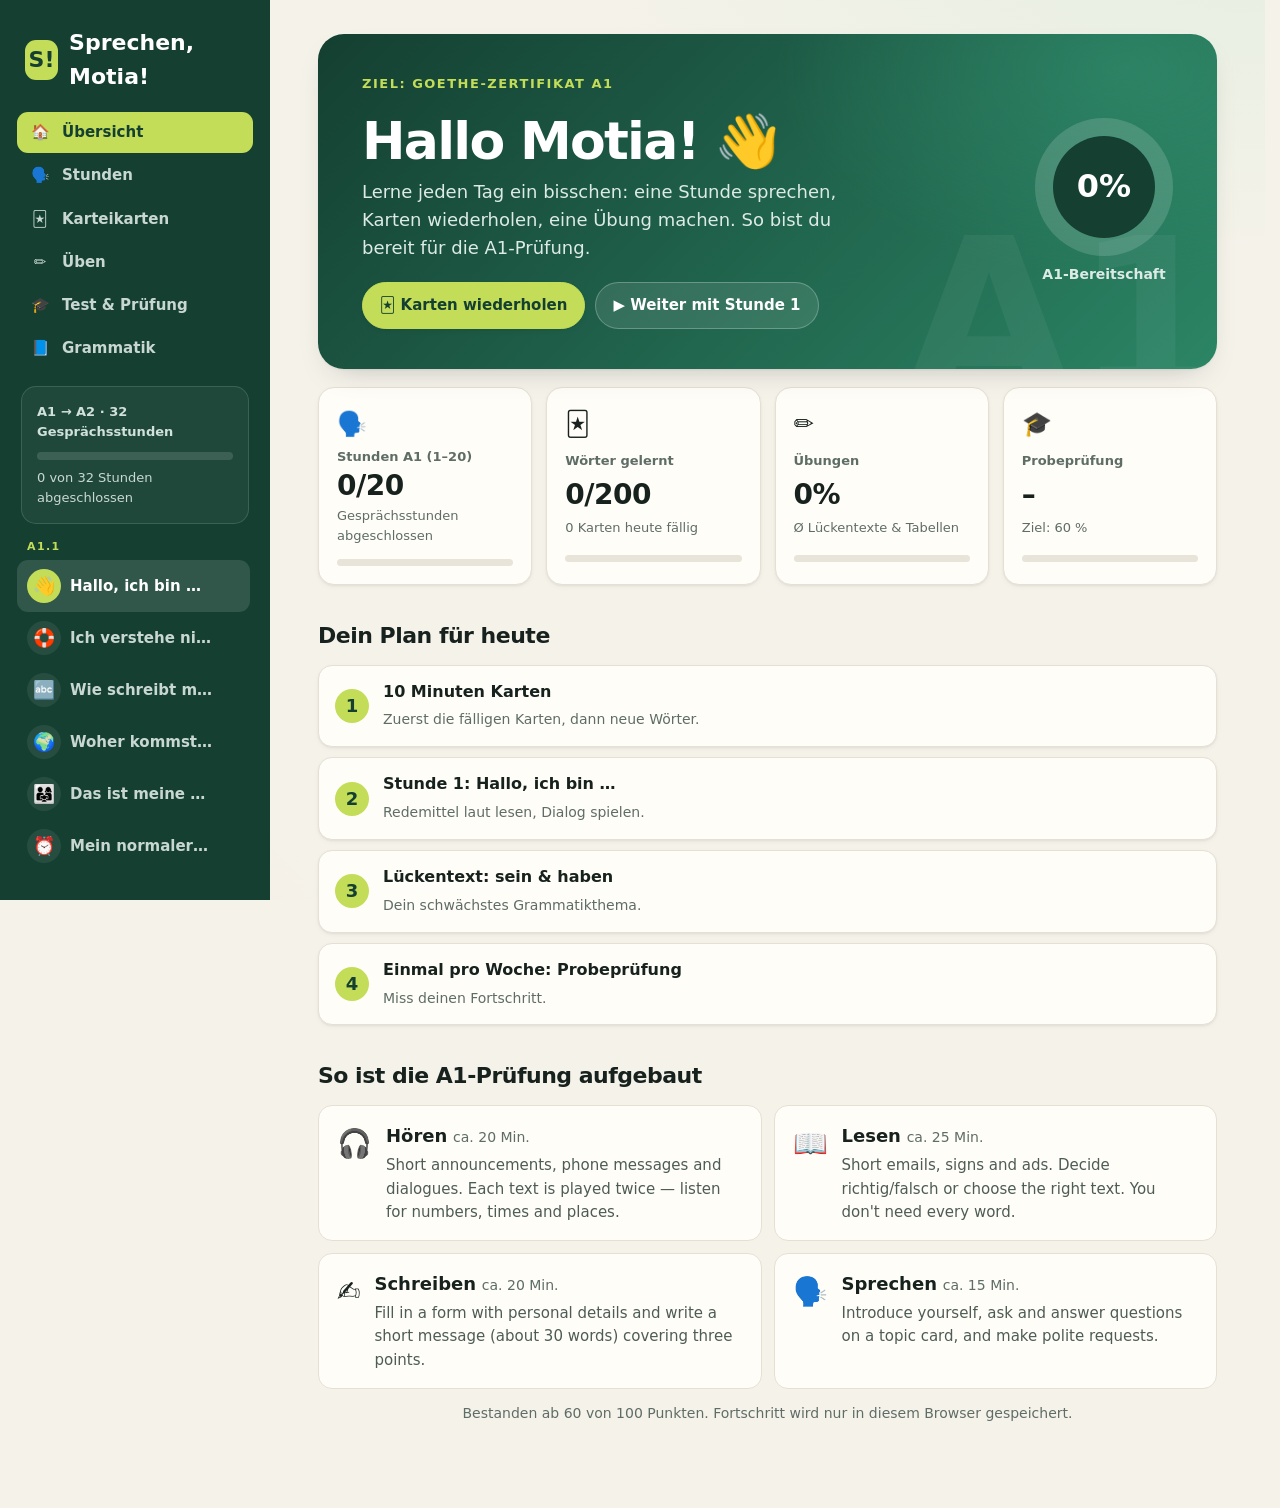
==== commit 58057864: "feat: add flashcards, gap tests, table drills, quizzes, A1 mock exam and grammar chapters - App shel" ====
--- a/index.html
+++ b/index.html
@@ -3,7 +3,8 @@
 <head>
   <meta charset="utf-8">
   <meta name="viewport" content="width=device-width, initial-scale=1">
-  <meta name="description" content="A 32-class A1–A2 German conversation course for one-to-one lessons.">
+  <meta name="description" content="A 32-class A1–A2 German conversation course with flashcards, gap exercises, grammar and an A1 mock exam.">
+  <meta name="theme-color" content="#174b39">
   <title>Sprechen! — Motias Deutschstunden</title>
   <style>
     :root {
@@ -330,11 +331,20 @@
       body.hide-english .english { display: block !important; color: var(--muted) !important; background: transparent !important; }
     }
   </style>
+  <link rel="stylesheet" href="assets/practice.css">
 </head>
 <body class="hide-english">
   <div class="app">
     <aside>
-      <div class="brand"><span class="brand-mark">S!</span> Sprechen, Motia!</div>
+      <a class="brand" href="#/start"><span class="brand-mark">S!</span> Sprechen, Motia!</a>
+      <nav class="mode-nav" aria-label="Bereiche">
+        <a href="#/start" data-route="start"><span aria-hidden="true">🏠</span>Übersicht</a>
+        <a href="#/stunden" data-route="stunden"><span aria-hidden="true">🗣️</span>Stunden</a>
+        <a href="#/karten" data-route="karten"><span aria-hidden="true">🃏</span>Karteikarten</a>
+        <a href="#/ueben" data-route="ueben"><span aria-hidden="true">✏️</span>Üben</a>
+        <a href="#/test" data-route="test"><span aria-hidden="true">🎓</span>Test &amp; Prüfung</a>
+        <a href="#/grammatik" data-route="grammatik"><span aria-hidden="true">📘</span>Grammatik</a>
+      </nav>
       <section class="progress-card">
         <p>A1 → A2 · 32 Gesprächsstunden</p>
         <div class="progress-track"><div class="progress-fill" id="progressFill"></div></div>
@@ -344,6 +354,18 @@
     </aside>
 
     <main>
+      <header class="appbar">
+        <a class="brand" href="#/start"><span class="brand-mark">S!</span><span>Sprechen!</span></a>
+        <span class="appbar-title" id="appbarTitle"></span>
+      </header>
+
+      <section class="view" id="view-start" aria-label="Übersicht"></section>
+      <section class="view" id="view-cards" aria-label="Karteikarten"></section>
+      <section class="view" id="view-practice" aria-label="Üben"></section>
+      <section class="view" id="view-quiz" aria-label="Test"></section>
+      <section class="view" id="view-grammar" aria-label="Grammatik"></section>
+
+      <section class="view" id="view-lessons" aria-label="Stunden">
       <header class="topbar">
         <select class="mobile-select" id="mobileSelect" aria-label="Stunde auswählen"></select>
         <div class="top-actions">
@@ -410,8 +432,18 @@
         <button class="button primary complete-button" id="completeButton" type="button">Stunde als fertig markieren</button>
 
       </div>
+      </section>
     </main>
   </div>
+
+  <nav class="tabbar" aria-label="Bereiche">
+    <a href="#/start" data-route="start"><span aria-hidden="true">🏠</span>Start</a>
+    <a href="#/stunden" data-route="stunden"><span aria-hidden="true">🗣️</span>Stunden</a>
+    <a href="#/karten" data-route="karten"><span aria-hidden="true">🃏</span>Karten</a>
+    <a href="#/ueben" data-route="ueben"><span aria-hidden="true">✏️</span>Üben</a>
+    <a href="#/test" data-route="test"><span aria-hidden="true">🎓</span>Test</a>
+    <a href="#/grammatik" data-route="grammatik"><span aria-hidden="true">📘</span>Grammatik</a>
+  </nav>
 
   <dialog class="revision-dialog" id="revisionDialog" aria-labelledby="revisionTitle">
     <header class="revision-head">
@@ -1433,5 +1465,7 @@
     $("listenSentence").hidden = !canSpeak;
     renderLesson();
   </script>
+  <script src="assets/practice-data.js"></script>
+  <script src="assets/practice.js"></script>
 </body>
 </html>
--- a/assets/practice.css
+++ b/assets/practice.css
@@ -0,0 +1,532 @@
+/* Sprechen! — visual refresh, app shell, mobile layout and practice components.
+   Loaded after the inline styles in index.html, so rules here refine the originals. */
+:root {
+  --ink: #17221e;
+  --muted: #5f6d67;
+  --paper: #f5f2ea;
+  --card: #fffdf8;
+  --line: #e2dccf;
+  --green: #1f6a4f;
+  --dark: #143f31;
+  --lime: #c3dd58;
+  --soft-green: #eaf3ee;
+  --ok: #1f7a4d;
+  --ok-bg: #e3f4ea;
+  --bad: #b3412c;
+  --bad-bg: #fbe7e1;
+  --der: #2f62b8;
+  --die: #c0392b;
+  --das: #23864f;
+  --shadow-sm: 0 1px 2px rgba(23, 34, 30, .05), 0 2px 8px -4px rgba(23, 34, 30, .12);
+  --shadow: 0 1px 2px rgba(23, 34, 30, .05), 0 12px 32px -18px rgba(23, 34, 30, .35);
+  --radius: 18px;
+  --tabbar-h: 64px;
+}
+
+/* ------------------------------------------------------------------ base refresh */
+body {
+  background:
+    radial-gradient(1200px 600px at 100% -10%, #e5efe0 0%, transparent 60%),
+    radial-gradient(900px 500px at -10% 110%, #f3e7d6 0%, transparent 55%),
+    var(--paper);
+  background-attachment: fixed;
+  -webkit-font-smoothing: antialiased;
+  text-rendering: optimizeLegibility;
+}
+a { color: inherit; }
+a:focus-visible, input:focus-visible, textarea:focus-visible { outline: 3px solid var(--orange); outline-offset: 2px; }
+.button { gap: 8px; text-decoration: none; transition: background-color .15s ease, border-color .15s ease, transform .1s ease, box-shadow .15s ease; box-shadow: var(--shadow-sm); }
+.button:active { transform: scale(.97); }
+.button.small { padding: 7px 13px; font-size: 14px; }
+.button.wide { width: 100%; }
+.button.ghost { box-shadow: none; background: transparent; }
+.button.lime { color: var(--dark); border-color: var(--lime); background: var(--lime); }
+.button.lime:hover { background: #d3ea6c; }
+.button.glass { color: #fff; border-color: #ffffff40; background: #ffffff1a; box-shadow: none; }
+.button.glass:hover { background: #ffffff2e; }
+.panel { border-color: #e6e0d4; box-shadow: var(--shadow); }
+.hero { box-shadow: var(--shadow); background: radial-gradient(500px 300px at 85% 20%, #3aa07c55, transparent 70%), linear-gradient(135deg, var(--dark), #2b8565); }
+.plan-step, .mini-exercise { transition: border-color .15s ease; }
+.reading-line { transition: border-color .15s ease, background-color .15s ease; }
+.reading-line:hover { background: #fffefb; }
+.prompt-card { transition: border-color .15s ease, transform .15s ease; }
+.prompt-card:hover { transform: translateY(-2px); }
+.lesson-shell { gap: 28px; }
+.subtle { color: var(--muted); }
+.center { text-align: center; }
+
+/* ------------------------------------------------------------------ app shell */
+.brand { color: inherit; text-decoration: none; }
+aside .brand { margin-bottom: 18px; }
+.mode-nav { flex: 0 0 auto; display: grid; gap: 2px; margin: 0 0 16px; padding: 0; overflow: visible; }
+.mode-nav a { display: flex; align-items: center; gap: 11px; padding: 9px 12px; border-radius: 11px; color: #c8d7d1; font-size: 15px; font-weight: 750; text-decoration: none; }
+.mode-nav a span { width: 22px; text-align: center; }
+.mode-nav a:hover { color: #fff; background: #ffffff0e; }
+.mode-nav a.active { color: var(--dark); background: var(--lime); }
+aside .progress-card { margin-bottom: 14px; }
+
+.view { display: none; max-width: 980px; margin: 0 auto; animation: view-in .22s ease; }
+body[data-view="start"] #view-start,
+body[data-view="stunden"] #view-lessons,
+body[data-view="karten"] #view-cards,
+body[data-view="ueben"] #view-practice,
+body[data-view="test"] #view-quiz,
+body[data-view="grammatik"] #view-grammar { display: block; }
+body:not([data-view]) #view-lessons { display: block; }
+#view-lessons { max-width: none; }
+@keyframes view-in { from { opacity: 0; transform: translateY(6px); } to { opacity: 1; transform: none; } }
+@media (prefers-reduced-motion: reduce) { .view { animation: none; } html { scroll-behavior: auto; } }
+
+.appbar { display: none; }
+.tabbar { display: none; }
+
+.view-head { margin: 4px 0 26px; }
+.view-head h1 { margin: 0 0 8px; color: var(--ink); font-size: clamp(32px, 4.4vw, 46px); }
+.view-head .lead { max-width: 680px; margin: 0; color: var(--muted); font-size: 17px; }
+.view-head .action-row { margin-top: 16px; }
+.back-link { display: inline-block; margin-bottom: 10px; color: var(--green); font-size: 15px; font-weight: 800; text-decoration: none; }
+.section-title { margin: 34px 0 12px; font-size: 22px; }
+.action-row { display: flex; flex-wrap: wrap; align-items: center; gap: 10px; }
+
+/* ------------------------------------------------------------------ shared pieces */
+.toolbar { display: flex; flex-wrap: wrap; align-items: end; gap: 14px; margin-bottom: 16px; }
+.field { display: grid; gap: 5px; color: var(--muted); font-size: 12px; font-weight: 850; letter-spacing: .6px; text-transform: uppercase; }
+.field.inline { display: block; }
+.field select, .field.inline select { min-height: 44px; padding: 9px 12px; border: 1px solid var(--line); border-radius: 12px; color: var(--ink); background: var(--card); font-size: 15px; font-weight: 700; letter-spacing: 0; text-transform: none; box-shadow: var(--shadow-sm); max-width: 100%; }
+.seg { display: inline-flex; padding: 3px; border: 1px solid var(--line); border-radius: 999px; background: #efebe1; }
+.seg button { min-height: 38px; padding: 6px 14px; border: 0; border-radius: 999px; background: transparent; font-size: 14px; font-weight: 800; letter-spacing: 0; text-transform: none; cursor: pointer; }
+.seg button.active { color: #fff; background: var(--dark); }
+.tabs { display: flex; gap: 6px; margin-bottom: 20px; padding: 4px; overflow-x: auto; border: 1px solid var(--line); border-radius: 14px; background: #efebe1; scrollbar-width: none; }
+.tabs::-webkit-scrollbar { display: none; }
+.tab { flex: 1 0 auto; padding: 10px 16px; border: 0; border-radius: 10px; color: var(--muted); background: transparent; font-size: 15px; font-weight: 800; text-align: center; text-decoration: none; white-space: nowrap; cursor: pointer; }
+.tab.active { color: var(--ink); background: var(--card); box-shadow: var(--shadow-sm); }
+.icon-btn { display: inline-grid; flex: 0 0 auto; width: 36px; height: 36px; place-items: center; padding: 0; border: 1px solid var(--line); border-radius: 50%; background: var(--card); font-size: 15px; cursor: pointer; vertical-align: middle; }
+.icon-btn:hover { border-color: var(--green); background: var(--soft-green); }
+.empty-state { padding: 40px 24px; border: 1px dashed #cfc7b6; border-radius: var(--radius); text-align: center; background: #fffdf8b3; }
+.empty-state.small { padding: 28px 20px; }
+.empty-state p { max-width: 460px; margin: 8px auto 18px; color: var(--muted); }
+.empty-state h2 { margin-top: 6px; }
+.empty-icon { font-size: 44px; line-height: 1; }
+.help-box { margin-top: 22px; padding: 14px 18px; border: 1px solid var(--line); border-radius: 14px; background: var(--card); color: #46544e; font-size: 15px; }
+.help-box summary { font-weight: 850; cursor: pointer; }
+.help-box ol { margin: 10px 0 0; padding-left: 20px; }
+.meter { display: block; height: 7px; overflow: hidden; border-radius: 9px; background: #e9e4d9; }
+.meter span { display: block; height: 100%; border-radius: inherit; background: linear-gradient(90deg, var(--green), #48a57f); }
+.ring { --p: 0; display: grid; width: 92px; height: 92px; flex: 0 0 auto; place-items: center; border-radius: 50%; background: conic-gradient(var(--lime) calc(var(--p) * 1%), #ffffff26 0); }
+.ring span { display: grid; width: 74%; height: 74%; place-items: center; border-radius: 50%; color: #fff; background: var(--dark); font-size: 21px; font-weight: 900; }
+.ring.big { width: 138px; height: 138px; }
+.ring.big span { font-size: 32px; }
+.score-badge { display: inline-block; min-width: 42px; padding: 2px 8px; border-radius: 999px; font-size: 12px; font-weight: 850; text-align: center; }
+.score-badge.good { color: var(--ok); background: var(--ok-bg); }
+.score-badge.mid { color: #8a5a10; background: #fdf0d2; }
+.score-badge.low { color: var(--bad); background: var(--bad-bg); }
+.score-badge.none { color: #9aa49f; background: #eeeae1; }
+
+/* ------------------------------------------------------------------ start / dashboard */
+.start-hero { position: relative; display: flex; align-items: center; justify-content: space-between; gap: 28px; overflow: hidden; padding: 40px 44px; border-radius: 26px; color: #fff; background: radial-gradient(500px 300px at 90% 10%, #3aa07c66, transparent 70%), linear-gradient(135deg, var(--dark), #2b8565); box-shadow: var(--shadow); }
+.start-hero::after { content: "A1"; position: absolute; right: -10px; bottom: -60px; color: #ffffff0d; font-size: 220px; font-weight: 900; line-height: 1; pointer-events: none; }
+.start-hero h1 { margin: 0 0 10px; color: #fff; font-size: clamp(34px, 5vw, 52px); }
+.start-hero p { max-width: 520px; margin: 0 0 20px; color: #dcebe5; }
+.start-hero .eyebrow { color: var(--lime); }
+.start-copy { position: relative; z-index: 1; }
+.readiness { position: relative; z-index: 1; display: grid; justify-items: center; gap: 8px; }
+.readiness p { margin: 0; color: #dcebe5; font-size: 14px; font-weight: 800; }
+.stat-grid { display: grid; grid-template-columns: repeat(4, 1fr); gap: 14px; margin-top: 18px; }
+.stat-tile { display: grid; gap: 4px; padding: 18px; border: 1px solid #e6e0d4; border-radius: 16px; background: var(--card); text-decoration: none; box-shadow: var(--shadow-sm); transition: transform .15s ease, box-shadow .15s ease; }
+.stat-tile:hover { transform: translateY(-2px); box-shadow: var(--shadow); }
+.stat-icon { font-size: 24px; }
+.stat-label { color: var(--muted); font-size: 13px; font-weight: 800; }
+.stat-value { font-size: 28px; line-height: 1.1; letter-spacing: -.5px; }
+.stat-sub { margin-bottom: 8px; color: var(--muted); font-size: 13px; }
+.today-plan { display: grid; gap: 10px; margin: 0; padding: 0; list-style: none; }
+.today-plan a, .today-plan button { width: 100%; display: flex; align-items: center; gap: 14px; padding: 14px 16px; border: 1px solid #e6e0d4; border-radius: 14px; color: inherit; background: var(--card); font: inherit; text-align: left; text-decoration: none; cursor: pointer; box-shadow: var(--shadow-sm); }
+.today-plan a:hover, .today-plan button:hover { border-color: #b9cdc3; }
+.today-plan span { display: grid; flex: 0 0 auto; width: 34px; height: 34px; place-items: center; border-radius: 50%; color: var(--dark); background: var(--lime); font-weight: 900; }
+.today-plan b { display: block; font-size: 16px; }
+.today-plan small { color: var(--muted); font-size: 14px; }
+.exam-grid { display: grid; grid-template-columns: repeat(2, 1fr); gap: 12px; }
+.exam-part { display: flex; gap: 14px; padding: 16px 18px; border: 1px solid #e6e0d4; border-radius: 14px; background: var(--card); }
+.exam-part p { margin: 4px 0 0; color: #4e5c56; font-size: 15px; }
+.exam-icon { font-size: 28px; }
+
+/* ------------------------------------------------------------------ flashcards */
+.srs-counts { display: flex; flex-wrap: wrap; gap: 8px; margin-bottom: 16px; }
+.count { padding: 6px 12px; border-radius: 999px; font-size: 14px; font-weight: 700; }
+.count.new { color: #2f62b8; background: #e4ecfa; }
+.count.learn { color: #b3412c; background: var(--bad-bg); }
+.count.due { color: var(--ok); background: var(--ok-bg); }
+.count.mature { color: var(--muted); background: #eeeae1; }
+.flashcard { position: relative; min-height: 300px; display: flex; flex-direction: column; align-items: center; justify-content: center; gap: 10px; padding: 52px 28px 34px; border: 1px solid #e3dccd; border-radius: 24px; text-align: center; background: linear-gradient(180deg, #fffefa, #fbf8f1); box-shadow: var(--shadow); cursor: pointer; user-select: none; -webkit-user-select: none; transition: transform .15s ease; }
+.flashcard:not(.flipped):hover { transform: translateY(-2px); }
+.flashcard:focus-visible { outline: 3px solid var(--orange); outline-offset: 3px; }
+.flash-top { position: absolute; top: 14px; right: 14px; left: 14px; display: flex; align-items: center; justify-content: space-between; }
+.card-tag { padding: 3px 10px; border-radius: 999px; font-size: 11px; font-weight: 900; letter-spacing: .8px; text-transform: uppercase; }
+.card-tag.new { color: #2f62b8; background: #e4ecfa; }
+.card-tag.learn { color: #b3412c; background: var(--bad-bg); }
+.card-tag.due { color: var(--ok); background: var(--ok-bg); }
+.flash-front { max-width: 640px; font-size: clamp(26px, 4.6vw, 40px); font-weight: 850; line-height: 1.2; letter-spacing: -.5px; }
+.flash-back { font-size: clamp(20px, 3.4vw, 28px); font-weight: 750; line-height: 1.3; }
+.flash-sub { color: var(--muted); font-size: 17px; }
+.flash-hint { color: var(--muted); font-size: 15px; font-weight: 700; }
+.flash-tap { margin-top: 10px; color: #9aa49f; font-size: 13px; font-weight: 700; }
+.flash-divider { width: min(320px, 70%); height: 1px; margin: 6px 0; background: var(--line); }
+.der { color: var(--der); } .die { color: var(--die); } .das { color: var(--das); }
+.art-der { color: var(--der); } .art-die { color: var(--die); } .art-das { color: var(--das); }
+.rate-row { display: grid; grid-template-columns: repeat(4, 1fr); gap: 10px; margin-top: 16px; }
+.rate { display: grid; gap: 2px; min-height: 60px; padding: 10px 6px; border: 1px solid var(--line); border-radius: 14px; background: var(--card); font-size: 16px; cursor: pointer; box-shadow: var(--shadow-sm); transition: transform .1s ease; }
+.rate:active { transform: scale(.96); }
+.rate small { color: var(--muted); font-size: 12px; font-weight: 700; }
+.rate.again { border-color: #f0c2b6; background: #fdf1ed; } .rate.again b { color: var(--bad); }
+.rate.hard { border-color: #f1d9a8; background: #fdf7e8; } .rate.hard b { color: #8a5a10; }
+.rate.good { border-color: #b6dcc5; background: #eef8f2; } .rate.good b { color: var(--ok); }
+.rate.easy { border-color: #bdd0f1; background: #eef3fc; } .rate.easy b { color: #2f62b8; }
+#cardStage > .button.wide { margin-top: 16px; min-height: 54px; font-size: 17px; }
+.kbd-hint { margin: 10px 0 0; color: #9aa49f; font-size: 13px; text-align: center; }
+
+/* ------------------------------------------------------------------ practice: chooser, exercises */
+.chooser { margin-bottom: 18px; }
+.chooser-label { margin: 14px 0 8px; color: var(--muted); font-size: 12px; font-weight: 900; letter-spacing: 1px; text-transform: uppercase; }
+.chooser-label:first-child { margin-top: 0; }
+.chip-grid { display: grid; grid-template-columns: repeat(auto-fill, minmax(190px, 1fr)); gap: 8px; }
+.chip-card { display: flex; align-items: center; gap: 9px; padding: 10px 12px; border: 1px solid var(--line); border-radius: 12px; background: var(--card); font-size: 15px; font-weight: 750; text-decoration: none; box-shadow: var(--shadow-sm); }
+.chip-card:hover { border-color: #b9cdc3; }
+.chip-card.active { border-color: var(--dark); color: #fff; background: var(--dark); }
+.chip-card.active .score-badge.none { color: #cfe0d8; background: #ffffff1f; }
+.chip-icon { font-size: 18px; }
+.chip-title { flex: 1; min-width: 0; }
+.exercise { padding: 26px 28px; border: 1px solid #e6e0d4; border-radius: var(--radius); background: var(--card); box-shadow: var(--shadow); }
+.exercise-head { display: flex; flex-wrap: wrap; align-items: center; justify-content: space-between; gap: 12px; margin-bottom: 6px; }
+.exercise-head h2 { font-size: 22px; }
+.exercise-head p { margin: 4px 0 0; }
+.gap-list { display: grid; gap: 8px; margin: 18px 0 0; padding: 0; list-style: none; counter-reset: gap; }
+.gap-item { position: relative; padding: 12px 14px 12px 50px; border: 1px solid var(--line); border-radius: 12px; background: #fbf9f3; counter-increment: gap; }
+.gap-item::before { content: counter(gap); position: absolute; top: 13px; left: 14px; display: grid; width: 26px; height: 26px; place-items: center; border-radius: 50%; color: var(--dark); background: var(--blue); font-size: 13px; font-weight: 900; }
+.gap-line { font-size: 19px; font-weight: 650; line-height: 2.1; }
+.gap-hint { color: var(--muted); font-size: 14px; }
+.english-hint { font-style: italic; }
+.gap-feedback:empty { display: none; }
+.gap-feedback { margin-top: 4px; font-size: 14px; }
+.gap-feedback .solution { color: var(--ok); font-weight: 850; }
+.gap-feedback .note { color: #8a5a10; font-weight: 700; }
+.gap-slot { display: inline-block; }
+.gap-input, .fill-table input, .form-field input { min-height: 38px; padding: 4px 8px; border: 0; border-bottom: 2px solid #9fb3aa; border-radius: 8px 8px 3px 3px; color: var(--dark); background: #eef4f0; font: inherit; font-weight: 800; text-align: center; transition: background-color .15s ease, border-color .15s ease; }
+.gap-input { font-size: 18px; }
+.gap-input:focus, .fill-table input:focus, .form-field input:focus { outline: none; border-bottom-color: var(--green); background: #fff; box-shadow: 0 0 0 3px #1f6a4f22; }
+.is-ok { border-bottom-color: var(--ok) !important; color: var(--ok) !important; background: var(--ok-bg) !important; }
+.is-wrong { border-bottom-color: var(--bad) !important; color: var(--bad) !important; background: var(--bad-bg) !important; }
+.is-revealed { border-bottom-color: #c9a227 !important; color: #7a5a00 !important; background: #fdf3cf !important; }
+.word-bank { display: flex; flex-wrap: wrap; gap: 8px; margin: 14px 0 4px; padding: 12px; border: 1px dashed #c9d6cf; border-radius: 12px; background: #f4f8f5; }
+.bank-word { min-height: 38px; padding: 6px 12px; border: 1px solid #bfd2c9; border-radius: 10px; color: var(--dark); background: var(--card); font: inherit; font-size: 15px; font-weight: 800; cursor: pointer; }
+.bank-word:hover { border-color: var(--green); }
+.bank-word.used { opacity: .4; }
+.bank-word.static { cursor: default; }
+.sticky-actions { position: sticky; z-index: 5; bottom: 0; display: flex; flex-wrap: wrap; align-items: center; justify-content: space-between; gap: 10px; margin: 18px -28px -26px; padding: 14px 28px 18px; border-top: 1px solid var(--line); border-radius: 0 0 var(--radius) var(--radius); background: #fffdf8f2; backdrop-filter: blur(6px); -webkit-backdrop-filter: blur(6px); }
+.umlaut-bar { display: flex; flex-wrap: wrap; gap: 6px; }
+.umlaut-bar button { min-width: 42px; min-height: 40px; padding: 0 10px; border: 1px solid var(--line); border-radius: 10px; background: #f3f0e8; font-size: 17px; font-weight: 800; cursor: pointer; }
+.umlaut-bar button:hover { border-color: var(--green); background: var(--soft-green); }
+.result-line { flex-basis: 100%; margin: 0; font-size: 15px; }
+.result-line:empty { display: none; }
+.table-wrap { overflow-x: auto; margin: 14px 0 0; border: 1px solid var(--line); border-radius: 14px; -webkit-overflow-scrolling: touch; }
+.fill-table, .g-table { width: 100%; border-collapse: collapse; font-size: 16px; }
+.fill-table th, .fill-table td, .g-table th, .g-table td { padding: 10px 12px; border-bottom: 1px solid var(--line); text-align: left; vertical-align: middle; }
+.fill-table tbody tr:last-child > *, .g-table tbody tr:last-child > * { border-bottom: 0; }
+.fill-table thead th, .g-table thead th { color: var(--muted); background: #f6f3ec; font-size: 12px; letter-spacing: .8px; text-transform: uppercase; white-space: nowrap; }
+.fill-table tbody th, .g-table tbody th { color: var(--dark); background: #f6f9f7; font-weight: 850; white-space: nowrap; }
+.fill-table td { font-weight: 750; }
+.fill-table td.blank { position: relative; padding: 6px 8px; }
+.fill-table td input { width: 100%; min-width: 92px; font-size: 16px; }
+.fill-table td[data-solution]::after { content: "✔ " attr(data-solution); display: block; margin-top: 3px; color: var(--ok); font-size: 12px; font-weight: 850; }
+.artikel-intro { text-align: center; }
+.artikel-intro p { max-width: 460px; margin: 8px auto 14px; }
+.artikel-game { text-align: center; }
+.artikel-noun { margin: 26px 0 4px; font-size: clamp(32px, 6vw, 48px); font-weight: 900; letter-spacing: -.5px; }
+.artikel-en { margin: 0 0 24px; color: var(--muted); }
+.artikel-buttons { display: grid; grid-template-columns: repeat(3, 1fr); gap: 12px; max-width: 520px; margin: 0 auto 18px; }
+.art-btn { min-height: 64px; border: 2px solid currentColor; border-radius: 16px; background: var(--card); font-size: 22px; font-weight: 900; cursor: pointer; transition: transform .1s ease, background-color .15s ease; }
+.art-btn:active { transform: scale(.96); }
+.art-btn.art-der:hover { background: #eaf0fb; } .art-btn.art-die:hover { background: #fbecea; } .art-btn.art-das:hover { background: #e8f5ee; }
+.art-btn.correct { color: #fff !important; border-color: var(--ok); background: var(--ok) !important; }
+.art-btn.wrong { color: #fff !important; border-color: var(--bad); background: var(--bad) !important; }
+.art-btn.dim { opacity: .35; }
+.artikel-game .button.wide { max-width: 520px; }
+
+/* ------------------------------------------------------------------ quiz */
+.feature-grid { display: grid; grid-template-columns: repeat(2, 1fr); gap: 14px; }
+.feature-card { display: grid; align-content: start; gap: 4px; padding: 20px; border: 1px solid #e6e0d4; border-radius: var(--radius); color: inherit; background: var(--card); font: inherit; text-align: left; text-decoration: none; cursor: pointer; box-shadow: var(--shadow-sm); transition: transform .15s ease, box-shadow .15s ease; }
+.feature-card:hover { transform: translateY(-2px); box-shadow: var(--shadow); }
+.feature-card b { font-size: 19px; }
+.feature-card span { color: var(--muted); font-size: 15px; }
+.feature-card .feature-icon { font-size: 30px; }
+.feature-card .feature-score { margin-top: 6px; color: var(--green); font-size: 14px; font-weight: 850; }
+.feature-card.accent { color: #fff; border: 0; background: linear-gradient(135deg, var(--dark), #2b8565); }
+.feature-card.accent span { color: #d3e6de; }
+.feature-card.accent .feature-score { color: var(--lime); }
+.unit-grid { display: grid; grid-template-columns: repeat(4, 1fr); gap: 12px; }
+.unit-card { display: grid; justify-items: start; gap: 3px; padding: 16px; border: 1px solid #e6e0d4; border-radius: 16px; background: var(--card); font: inherit; text-align: left; cursor: pointer; box-shadow: var(--shadow-sm); transition: transform .15s ease; }
+.unit-card:hover { transform: translateY(-2px); border-color: #b9cdc3; }
+.unit-card b { font-size: 18px; }
+.unit-level { padding: 2px 8px; border-radius: 999px; color: var(--dark); background: var(--lime); font-size: 11px; font-weight: 900; letter-spacing: .6px; }
+.unit-card.a2 .unit-level { background: #e7dcff; }
+.unit-range { color: var(--muted); font-size: 14px; }
+.unit-titles { margin: 4px 0 6px; font-size: 18px; letter-spacing: 2px; }
+.quiz-shell { max-width: 760px; margin: 0 auto; }
+.quiz-top { display: flex; align-items: center; justify-content: space-between; margin-bottom: 10px; }
+.quiz-count { color: var(--muted); font-size: 14px; font-weight: 850; }
+.quiz-progress { height: 8px; overflow: hidden; margin-bottom: 18px; border-radius: 9px; background: #e7e2d6; }
+.quiz-progress div { height: 100%; border-radius: inherit; background: linear-gradient(90deg, var(--green), var(--lime)); transition: width .3s ease; }
+.quiz-card { padding: 28px; border: 1px solid #e6e0d4; border-radius: 22px; background: var(--card); box-shadow: var(--shadow); }
+.quiz-section { margin: 0 0 14px; color: var(--green); font-size: 12px; font-weight: 900; letter-spacing: 1.2px; text-transform: uppercase; }
+.quiz-prompt { margin: 6px 0 20px; font-size: 20px; font-weight: 700; line-height: 1.45; }
+.q-big { display: inline-block; margin-top: 6px; font-size: 24px; font-weight: 850; }
+.blank-line { display: inline-block; min-width: 60px; border-bottom: 3px solid var(--green); color: transparent; }
+.speaker-chip { display: inline-grid; width: 28px; height: 28px; place-items: center; margin-right: 6px; border-radius: 50%; color: #fff; background: var(--green); font-size: 13px; font-weight: 900; vertical-align: 2px; }
+.options { display: grid; gap: 10px; }
+.options.two { grid-template-columns: 1fr 1fr; }
+.option { display: flex; align-items: center; gap: 12px; min-height: 56px; padding: 12px 16px; border: 2px solid var(--line); border-radius: 14px; background: #fbf9f3; font: inherit; font-size: 17px; font-weight: 700; text-align: left; cursor: pointer; transition: border-color .15s ease, background-color .15s ease; }
+.option:hover:not(:disabled) { border-color: #9fb3aa; background: #fff; }
+.option:disabled { cursor: default; }
+.option-key { display: grid; flex: 0 0 auto; width: 30px; height: 30px; place-items: center; border-radius: 8px; color: var(--muted); background: #ece7dc; font-size: 13px; font-weight: 900; }
+.option.correct { border-color: var(--ok); background: var(--ok-bg); }
+.option.correct .option-key { color: #fff; background: var(--ok); }
+.option.wrong { border-color: var(--bad); background: var(--bad-bg); }
+.option.wrong .option-key { color: #fff; background: var(--bad); }
+.quiz-feedback:empty { display: none; }
+.quiz-feedback { display: grid; gap: 12px; margin-top: 18px; }
+.feedback { padding: 14px 16px; border-radius: 14px; }
+.feedback.ok { color: #18603d; background: var(--ok-bg); }
+.feedback.bad { color: #8e3322; background: var(--bad-bg); }
+.feedback p { margin: 5px 0 0; color: #3e4b45; font-size: 15px; }
+.reading-text { margin: 0 0 16px; padding: 16px 18px; border-left: 4px solid var(--lime); border-radius: 4px 12px 12px 4px; color: #2c3a34; background: #f6f9f2; font-size: 16px; line-height: 1.6; }
+.reading-title { margin: 0 0 6px; color: var(--green); font-size: 12px; font-weight: 900; letter-spacing: 1px; text-transform: uppercase; }
+.listen-box { display: flex; align-items: center; gap: 16px; margin-bottom: 14px; padding: 16px; border-radius: 16px; background: #f2f7f4; }
+.listen-box p { margin: 2px 0 0; }
+.listen-btn { display: grid; flex: 0 0 auto; width: 60px; height: 60px; place-items: center; border: 0; border-radius: 50%; color: #fff; background: var(--green); font-size: 22px; cursor: pointer; box-shadow: 0 6px 16px -6px #1f6a4f99; }
+.listen-btn:hover { background: var(--dark); }
+.transcript { margin-bottom: 14px; color: var(--muted); font-size: 14px; }
+.transcript summary { cursor: pointer; font-weight: 800; }
+.form-grid { display: grid; grid-template-columns: 1fr 1fr; gap: 12px; margin-bottom: 8px; }
+.form-field { display: grid; gap: 4px; color: var(--muted); font-size: 13px; font-weight: 850; }
+.form-field input { width: 100%; text-align: left; font-size: 16px; }
+.form-feedback { min-height: 0; color: var(--ok); font-size: 13px; }
+.quiz-card .sticky-actions { margin: 16px -28px -28px; padding: 14px 28px 20px; border-radius: 0 0 22px 22px; }
+.result-hero { display: flex; align-items: center; gap: 24px; padding: 28px; border-radius: 22px; color: #fff; background: linear-gradient(135deg, var(--dark), #2b8565); box-shadow: var(--shadow); }
+.result-hero.fail { background: linear-gradient(135deg, #5a3d22, #a0623a); }
+.result-hero .eyebrow { color: var(--lime); }
+.result-hero h2 { margin-bottom: 4px; font-size: 28px; }
+.result-hero p:last-child { margin: 0; color: #e4eee9; }
+.review-list { display: grid; gap: 8px; margin: 0 0 20px; padding: 0; list-style: none; }
+.review-list li { padding: 12px 14px; border: 1px solid var(--line); border-radius: 12px; background: var(--card); }
+.review-q { font-size: 15px; }
+.review-q .q-big { font-size: 17px; }
+.review-a { display: flex; flex-wrap: wrap; gap: 6px 14px; margin-top: 6px; font-size: 14px; font-weight: 800; }
+.review-a .bad { color: var(--bad); } .review-a .good { color: var(--ok); }
+.speak-card { padding: 24px; border: 1px solid #e6e0d4; border-radius: var(--radius); background: var(--card); box-shadow: var(--shadow); }
+.speak-task { margin: 0 0 10px; font-weight: 750; }
+.topic-card { text-align: center; }
+.topic-label { margin: 0; color: var(--green); font-size: 13px; font-weight: 900; letter-spacing: 1px; text-transform: uppercase; }
+.topic-word { margin: 12px 0 14px; font-size: clamp(30px, 6vw, 44px); font-weight: 900; }
+.topic-emoji { font-size: 60px; line-height: 1; }
+.model-answer { margin-top: 16px; padding: 14px 16px; border-radius: 12px; text-align: left; background: #f2f7f4; }
+.model-answer p { margin: 4px 0; }
+.speak-card + .action-row { margin-top: 14px; }
+.timer { min-height: 1.5em; margin: 14px 0 0; font-size: 22px; font-weight: 900; text-align: center; }
+.writing-area { width: 100%; padding: 14px; border: 1px solid var(--line); border-radius: 12px; background: #fbf9f3; font: inherit; font-size: 17px; line-height: 1.6; resize: vertical; }
+.writing-area:focus { outline: none; border-color: var(--green); background: #fff; box-shadow: 0 0 0 3px #1f6a4f22; }
+.checklist-grid { display: grid; gap: 8px; }
+.model-text { margin: 10px 0 0; line-height: 1.7; }
+
+/* ------------------------------------------------------------------ grammar */
+.grammar-layout { display: grid; grid-template-columns: 250px minmax(0, 1fr); align-items: start; gap: 22px; }
+.chapter-list { position: sticky; top: 20px; display: grid; gap: 2px; max-height: calc(100vh - 40px); overflow: auto; padding: 8px; border: 1px solid #e6e0d4; border-radius: 16px; background: var(--card); box-shadow: var(--shadow-sm); }
+.chapter-link { display: flex; align-items: center; gap: 10px; padding: 8px 10px; border-radius: 10px; color: #3f4c46; font-size: 14px; font-weight: 750; line-height: 1.3; text-decoration: none; }
+.chapter-link:hover { background: #f2f7f4; }
+.chapter-link.active { color: #fff; background: var(--dark); }
+.chapter-num { display: grid; flex: 0 0 auto; width: 24px; height: 24px; place-items: center; border-radius: 50%; color: var(--dark); background: #e7efe9; font-size: 12px; font-weight: 900; }
+.chapter-link.active .chapter-num { background: var(--lime); }
+.chapter { padding: 30px 32px; border: 1px solid #e6e0d4; border-radius: 22px; background: var(--card); box-shadow: var(--shadow); }
+.chapter-head { display: flex; align-items: center; gap: 16px; margin-bottom: 18px; }
+.chapter-head h2 { font-size: 28px; line-height: 1.15; }
+.chapter-icon { display: grid; flex: 0 0 auto; width: 58px; height: 58px; place-items: center; border-radius: 16px; background: #f2f7f4; font-size: 30px; }
+.callout { margin: 0 0 18px; padding: 16px 18px; border-radius: 14px; }
+.callout p { margin: 4px 0 0; }
+.callout.key { border-left: 5px solid var(--green); background: #eef6f1; }
+.callout.tip { border-left: 5px solid #e2b33c; background: #fdf6e3; }
+.g-section { margin: 0 0 22px; }
+.g-section h3 { margin: 0 0 8px; font-size: 19px; }
+.g-section > p { margin: 0 0 6px; color: #36433d; }
+.g-table td b, .g-table th b { color: var(--green); }
+.example-list { display: grid; gap: 6px; margin: 12px 0 0; padding: 0; list-style: none; }
+.example-list li { display: flex; align-items: center; justify-content: space-between; gap: 12px; padding: 10px 12px; border: 1px solid var(--line); border-radius: 11px; background: #fbf9f3; }
+.example-list b { display: block; font-size: 17px; }
+.example-list span { color: var(--muted); font-size: 14px; }
+.mistake-list { display: grid; gap: 8px; margin: 0; padding: 0; list-style: none; }
+.mistake-list li { display: grid; grid-template-columns: 1fr 1fr; gap: 4px 14px; padding: 12px 14px; border: 1px solid var(--line); border-radius: 12px; background: #fbf9f3; }
+.mistake-list .wrong { color: var(--bad); font-weight: 750; text-decoration: line-through; text-decoration-thickness: 1px; }
+.mistake-list .right { color: var(--ok); font-weight: 850; }
+.mistake-list .why { grid-column: 1 / -1; color: var(--muted); font-size: 14px; }
+.practice-links { margin: 6px 0 20px; padding: 18px; border-radius: 16px; background: #f2f7f4; }
+.pager { overflow: visible; display: flex; justify-content: space-between; gap: 12px; padding-top: 16px; border-top: 1px solid var(--line); }
+.pager a { color: var(--green); font-size: 15px; font-weight: 800; text-decoration: none; }
+.pager a:hover { text-decoration: underline; }
+
+/* revision dialog polish */
+.revision-dialog { overscroll-behavior: contain; }
+.revision-dialog[open] { animation: view-in .2s ease; }
+
+/* ------------------------------------------------------------------ responsive */
+@media (max-width: 1050px) {
+  body { padding-bottom: calc(var(--tabbar-h) + env(safe-area-inset-bottom)); }
+  .appbar { position: sticky; z-index: 30; top: 0; display: flex; align-items: center; justify-content: space-between; gap: 12px; margin: -20px -20px 18px; padding: 10px 20px; padding-top: calc(10px + env(safe-area-inset-top)); border-bottom: 1px solid #e6e0d4; background: #f5f2eaeb; backdrop-filter: blur(10px); -webkit-backdrop-filter: blur(10px); }
+  .appbar .brand { display: flex; align-items: center; gap: 9px; margin: 0; color: var(--dark); font-size: 18px; font-weight: 900; }
+  .appbar .brand-mark { width: 32px; height: 32px; border-radius: 9px; font-size: 14px; }
+  .appbar-title { color: var(--muted); font-size: 14px; font-weight: 800; }
+  .tabbar { position: fixed; z-index: 40; right: 0; bottom: 0; left: 0; display: grid; grid-template-columns: repeat(6, 1fr); height: calc(var(--tabbar-h) + env(safe-area-inset-bottom)); padding: 6px 4px env(safe-area-inset-bottom); overflow: visible; border-top: 1px solid #ffffff1a; background: var(--dark); box-shadow: 0 -8px 24px -12px #0006; }
+  .tabbar a { display: flex; flex-direction: column; align-items: center; justify-content: center; gap: 2px; min-width: 0; border-radius: 12px; color: #b9cfc6; font-size: 11px; font-weight: 800; text-decoration: none; }
+  .tabbar a span { font-size: 21px; line-height: 1; filter: grayscale(.4); transition: transform .15s ease; }
+  .tabbar a.active { color: #fff; background: #ffffff14; }
+  .tabbar a.active span { filter: none; transform: translateY(-1px) scale(1.08); }
+  .stat-grid { grid-template-columns: repeat(2, 1fr); }
+  .unit-grid { grid-template-columns: repeat(2, 1fr); }
+  .grammar-layout { grid-template-columns: minmax(0, 1fr); }
+  .chapter-list { position: sticky; z-index: 10; top: calc(53px + env(safe-area-inset-top)); display: flex; max-height: none; overflow-x: auto; margin: 0 -20px; padding: 8px 20px; border: 0; border-radius: 0; background: #f5f2eaeb; box-shadow: none; backdrop-filter: blur(10px); -webkit-backdrop-filter: blur(10px); scrollbar-width: none; }
+  .chapter-list::-webkit-scrollbar { display: none; }
+  .chapter-link { flex: 0 0 auto; padding: 7px 12px 7px 8px; border: 1px solid var(--line); border-radius: 999px; background: var(--card); white-space: nowrap; }
+  .chapter-link.active { border-color: var(--dark); }
+  .chip-grid { display: flex; overflow-x: auto; margin: 0 -20px; padding: 2px 20px 8px; scroll-snap-type: x proximity; scrollbar-width: none; }
+  .chip-grid::-webkit-scrollbar { display: none; }
+  .chip-card { flex: 0 0 auto; scroll-snap-align: start; white-space: nowrap; }
+  .topbar { margin-bottom: 20px; }
+}
+
+@media (max-width: 680px) {
+  main { padding: 16px 15px 30px; }
+  .appbar { margin: -16px -15px 16px; padding-right: 15px; padding-left: 15px; }
+  .chapter-list, .chip-grid { margin-right: -15px; margin-left: -15px; padding-right: 15px; padding-left: 15px; }
+  .view-head { margin-bottom: 18px; }
+  .view-head h1 { font-size: 32px; }
+  .view-head .lead { font-size: 16px; }
+  .section-title { margin-top: 28px; font-size: 20px; }
+
+  /* lessons */
+  .topbar { flex-direction: column; align-items: stretch; }
+  .top-actions { display: flex; flex-wrap: nowrap; gap: 8px; overflow-x: auto; margin: 0 -15px; padding: 2px 15px 6px; scrollbar-width: none; }
+  .top-actions::-webkit-scrollbar { display: none; }
+  .top-actions .button { flex: 0 0 auto; padding: 9px 14px; font-size: 14px; white-space: nowrap; }
+  .mobile-select { min-height: 46px; font-weight: 750; }
+  .hero { border-radius: 20px; }
+  .hero-copy { padding: 28px 22px; }
+  h1 { font-size: 32px; letter-spacing: -1px; }
+  .panel { padding: 22px 16px; border-radius: 16px; }
+  .panel-head { flex-direction: column; align-items: stretch; gap: 12px; margin-bottom: 18px; }
+  .panel-head .button { width: 100%; }
+  h2 { font-size: 22px; }
+  .plan-step { padding: 16px 14px; }
+  .grammar-note > p { margin-left: 0; }
+  .reading-line { padding: 11px 12px; font-size: 16px; }
+  .mini-exercise { padding: 13px; }
+  .mini-exercise p { font-size: 15px; }
+  .turn { max-width: 100%; gap: 8px; }
+  .speaker { width: 38px; height: 38px; font-size: 11px; }
+  .turn-copy { padding: 12px 15px; font-size: 16px; }
+  .prompt-card { min-height: 132px; }
+  .challenge-top { padding: 22px 16px; }
+  .checklist { padding: 18px 16px 22px; }
+  .homework { padding: 22px 16px; }
+
+  /* dialogs become full-screen sheets */
+  .revision-dialog, .basics-dialog { width: 100%; max-width: 100%; height: 100%; max-height: 100%; margin: 0; border: 0; border-radius: 0; }
+  .revision-head { padding: 14px 15px; padding-top: calc(14px + env(safe-area-inset-top)); }
+  .revision-head h2 { font-size: 20px; }
+  .revision-actions { flex-direction: row; }
+  .revision-content, .basics-tables { padding: 12px 10px; }
+  .sentence-lab { padding: 18px 14px; }
+  .basics-table { font-size: 15px; }
+  .basics-table th, .basics-table td { padding: 9px 8px; }
+  .word-table td { padding: 8px; }
+
+  /* start */
+  .start-hero { flex-direction: column; align-items: stretch; gap: 18px; padding: 26px 20px; border-radius: 22px; }
+  .start-hero p { margin-bottom: 16px; font-size: 16px; }
+  .start-hero::after { font-size: 150px; bottom: -40px; }
+  .start-hero .action-row { display: grid; }
+  .start-hero .button { width: 100%; }
+  .readiness { grid-template-columns: auto 1fr; align-items: center; justify-items: start; gap: 12px; padding-top: 16px; border-top: 1px solid #ffffff26; }
+  .readiness .ring.big { width: 64px; height: 64px; }
+  .readiness .ring.big span { font-size: 16px; }
+  .readiness p { font-size: 16px; }
+  .stat-grid { gap: 10px; }
+  .stat-tile { padding: 14px; }
+  .stat-value { font-size: 23px; }
+  .exam-grid, .feature-grid { grid-template-columns: 1fr; }
+
+  /* flashcards */
+  .toolbar { display: grid; grid-template-columns: 1fr 1fr; gap: 10px; }
+  .toolbar .field:first-child { grid-column: 1 / -1; }
+  .toolbar .seg { display: flex; }
+  .toolbar .seg button { flex: 1; padding: 6px 8px; }
+  .field select { width: 100%; }
+  .flashcard { min-height: 240px; padding: 50px 18px 28px; border-radius: 20px; }
+  .rate-row { gap: 6px; margin-top: 12px; }
+  .rate { min-height: 58px; padding: 8px 2px; font-size: 15px; }
+  #cardStage > .button.wide { margin-top: 12px; }
+  .cards-layout { display: flex; flex-direction: column; }
+  .cards-layout .toolbar { order: 3; margin: 22px 0 0; padding-top: 18px; border-top: 1px solid var(--line); }
+  .cards-layout .srs-counts { order: 1; gap: 6px; }
+  .cards-layout #cardStage { order: 2; }
+  .cards-layout .help-box { order: 4; }
+  .count { padding: 5px 10px; font-size: 13px; }
+  #view-cards .view-head .lead, #view-practice .view-head .lead, #view-cards .view-head .eyebrow, #view-practice .view-head .eyebrow, #view-grammar .view-head .lead { display: none; }
+  .kbd-hint { display: none; }
+
+  /* practice */
+  .exercise { padding: 18px 14px; border-radius: 16px; }
+  .exercise-head h2 { font-size: 19px; }
+  .gap-item { padding: 10px 10px 10px 42px; }
+  .gap-item::before { top: 11px; left: 10px; width: 24px; height: 24px; font-size: 12px; }
+  .gap-line { font-size: 17px; line-height: 2.2; }
+  .gap-input { min-height: 36px; font-size: 16px; }
+  .sticky-actions { bottom: calc(var(--tabbar-h) + env(safe-area-inset-bottom)); gap: 8px; margin: 16px -14px -18px; padding: 8px 14px 10px; border-radius: 0 0 16px 16px; }
+  .sticky-actions .umlaut-bar, .sticky-actions .action-row { flex-basis: 100%; }
+  .sticky-actions .action-row { display: flex; flex-wrap: nowrap; gap: 8px; }
+  .sticky-actions .action-row .button { flex: 1; padding: 9px 10px; }
+  .umlaut-bar { flex-wrap: nowrap; gap: 5px; }
+  .umlaut-bar button { flex: 1; min-width: 0; min-height: 36px; padding: 0; font-size: 16px; }
+  .fill-table { font-size: 15px; }
+  .fill-table th, .fill-table td { padding: 8px; }
+  .fill-table tbody th { position: sticky; left: 0; z-index: 1; }
+  .fill-table td input { min-width: 84px; }
+  .artikel-buttons { gap: 8px; }
+  .art-btn { min-height: 60px; font-size: 20px; }
+
+  /* quiz */
+  .unit-grid { gap: 8px; }
+  .unit-card { padding: 13px; }
+  .quiz-card { padding: 20px 16px; border-radius: 18px; }
+  .quiz-card .sticky-actions { margin: 14px -16px -20px; padding: 10px 16px 14px; }
+  .quiz-prompt { font-size: 18px; }
+  .q-big { font-size: 21px; }
+  .option { min-height: 54px; padding: 10px 12px; font-size: 16px; }
+  .form-grid { grid-template-columns: 1fr; }
+  .result-hero { flex-direction: column; align-items: flex-start; padding: 22px; }
+  .review-list { margin-bottom: 16px; }
+
+  /* grammar */
+  .chapter { padding: 20px 16px; border-radius: 18px; }
+  .chapter-head h2 { font-size: 23px; }
+  .chapter-icon { width: 48px; height: 48px; font-size: 25px; }
+  .g-table { font-size: 14px; }
+  .g-table th, .g-table td { padding: 8px; }
+  .mistake-list li { grid-template-columns: 1fr; }
+  .pager { flex-direction: column; }
+}
+
+@media (max-width: 380px) {
+  .tabbar a { font-size: 10px; }
+  .stat-grid { grid-template-columns: 1fr 1fr; }
+  .stat-sub { display: none; }
+}
+
+@media print {
+  .tabbar, .appbar, .mode-nav { display: none !important; }
+  body { padding: 0 !important; background: #fff; }
+}
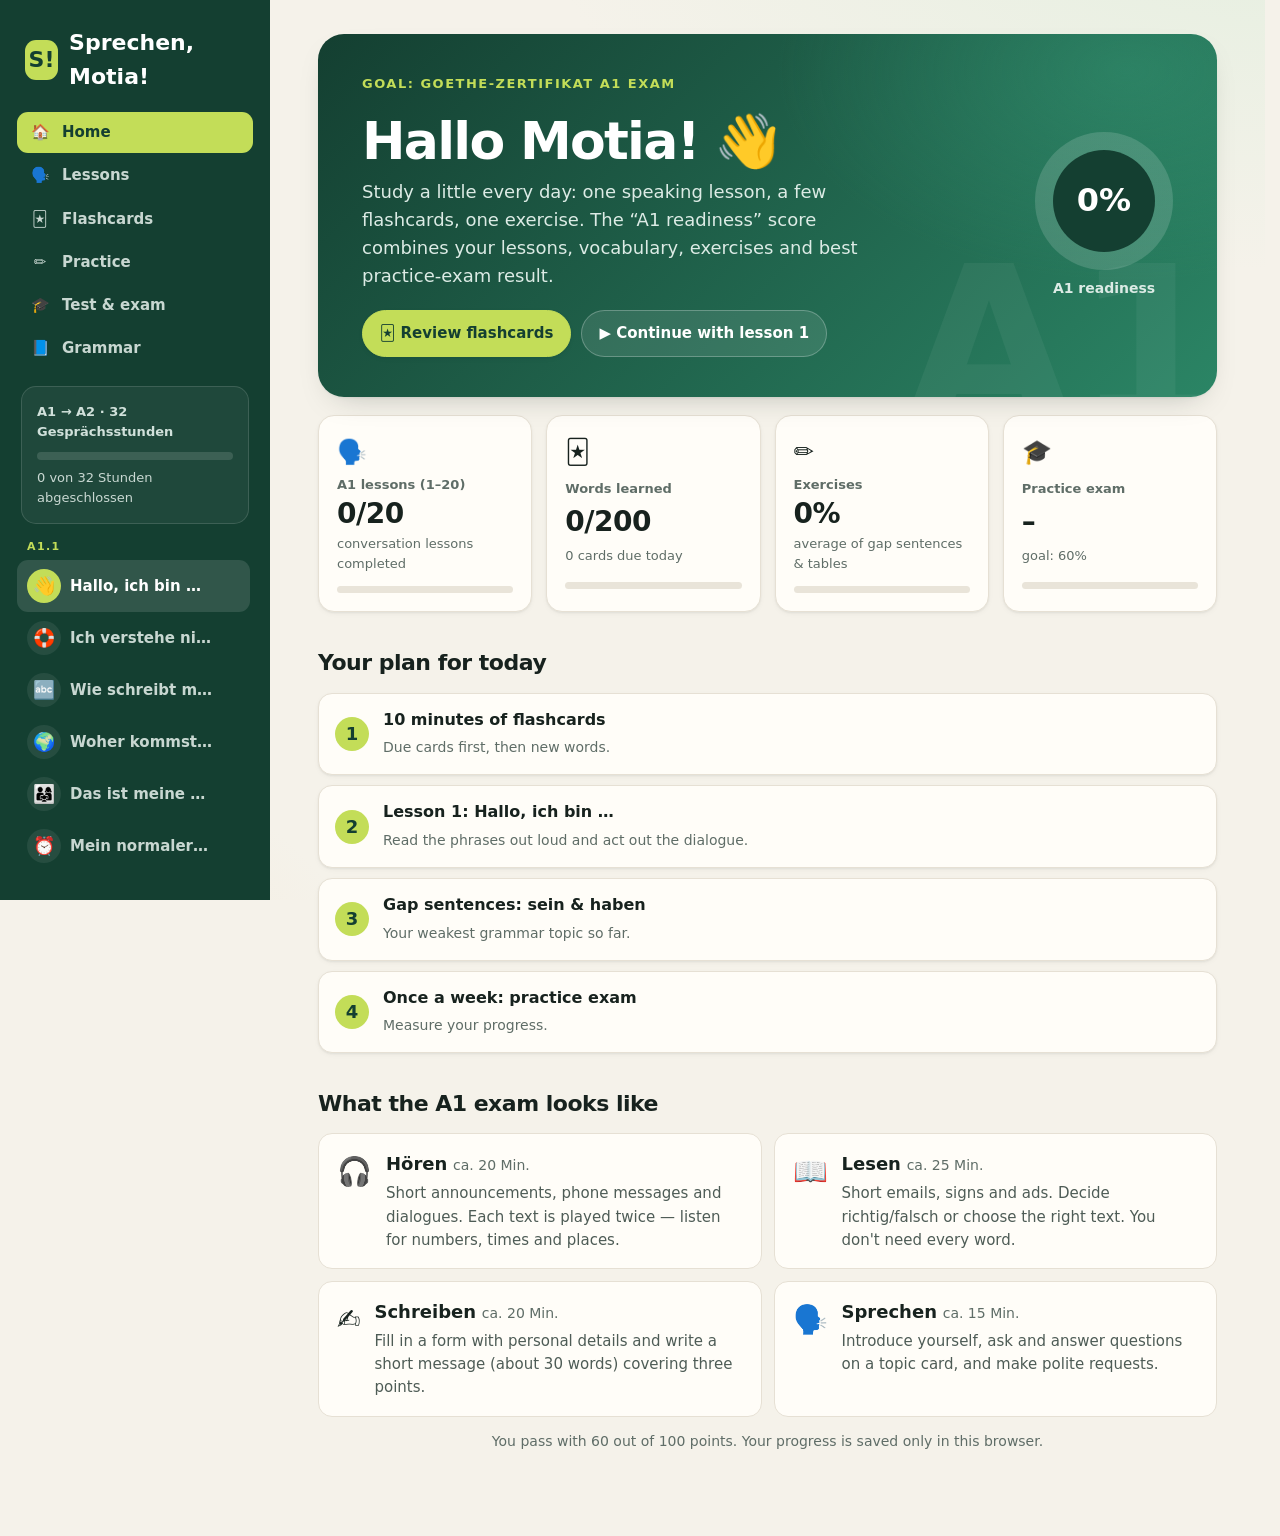
==== commit 5ea52ad4: "feat: explain exercises and interface in English Instructions, descriptions, buttons, feedback messa" ====
--- a/index.html
+++ b/index.html
@@ -337,13 +337,13 @@
   <div class="app">
     <aside>
       <a class="brand" href="#/start"><span class="brand-mark">S!</span> Sprechen, Motia!</a>
-      <nav class="mode-nav" aria-label="Bereiche">
-        <a href="#/start" data-route="start"><span aria-hidden="true">🏠</span>Übersicht</a>
-        <a href="#/stunden" data-route="stunden"><span aria-hidden="true">🗣️</span>Stunden</a>
-        <a href="#/karten" data-route="karten"><span aria-hidden="true">🃏</span>Karteikarten</a>
-        <a href="#/ueben" data-route="ueben"><span aria-hidden="true">✏️</span>Üben</a>
-        <a href="#/test" data-route="test"><span aria-hidden="true">🎓</span>Test &amp; Prüfung</a>
-        <a href="#/grammatik" data-route="grammatik"><span aria-hidden="true">📘</span>Grammatik</a>
+      <nav class="mode-nav" aria-label="Sections">
+        <a href="#/start" data-route="start"><span aria-hidden="true">🏠</span>Home</a>
+        <a href="#/stunden" data-route="stunden"><span aria-hidden="true">🗣️</span>Lessons</a>
+        <a href="#/karten" data-route="karten"><span aria-hidden="true">🃏</span>Flashcards</a>
+        <a href="#/ueben" data-route="ueben"><span aria-hidden="true">✏️</span>Practice</a>
+        <a href="#/test" data-route="test"><span aria-hidden="true">🎓</span>Test &amp; exam</a>
+        <a href="#/grammatik" data-route="grammatik"><span aria-hidden="true">📘</span>Grammar</a>
       </nav>
       <section class="progress-card">
         <p>A1 → A2 · 32 Gesprächsstunden</p>
@@ -359,13 +359,13 @@
         <span class="appbar-title" id="appbarTitle"></span>
       </header>
 
-      <section class="view" id="view-start" aria-label="Übersicht"></section>
-      <section class="view" id="view-cards" aria-label="Karteikarten"></section>
-      <section class="view" id="view-practice" aria-label="Üben"></section>
+      <section class="view" id="view-start" aria-label="Home"></section>
+      <section class="view" id="view-cards" aria-label="Flashcards"></section>
+      <section class="view" id="view-practice" aria-label="Practice"></section>
       <section class="view" id="view-quiz" aria-label="Test"></section>
-      <section class="view" id="view-grammar" aria-label="Grammatik"></section>
-
-      <section class="view" id="view-lessons" aria-label="Stunden">
+      <section class="view" id="view-grammar" aria-label="Grammar"></section>
+
+      <section class="view" id="view-lessons" aria-label="Lessons">
       <header class="topbar">
         <select class="mobile-select" id="mobileSelect" aria-label="Stunde auswählen"></select>
         <div class="top-actions">
@@ -436,13 +436,13 @@
     </main>
   </div>
 
-  <nav class="tabbar" aria-label="Bereiche">
-    <a href="#/start" data-route="start"><span aria-hidden="true">🏠</span>Start</a>
-    <a href="#/stunden" data-route="stunden"><span aria-hidden="true">🗣️</span>Stunden</a>
-    <a href="#/karten" data-route="karten"><span aria-hidden="true">🃏</span>Karten</a>
-    <a href="#/ueben" data-route="ueben"><span aria-hidden="true">✏️</span>Üben</a>
+  <nav class="tabbar" aria-label="Sections">
+    <a href="#/start" data-route="start"><span aria-hidden="true">🏠</span>Home</a>
+    <a href="#/stunden" data-route="stunden"><span aria-hidden="true">🗣️</span>Lessons</a>
+    <a href="#/karten" data-route="karten"><span aria-hidden="true">🃏</span>Cards</a>
+    <a href="#/ueben" data-route="ueben"><span aria-hidden="true">✏️</span>Practice</a>
     <a href="#/test" data-route="test"><span aria-hidden="true">🎓</span>Test</a>
-    <a href="#/grammatik" data-route="grammatik"><span aria-hidden="true">📘</span>Grammatik</a>
+    <a href="#/grammatik" data-route="grammatik"><span aria-hidden="true">📘</span>Grammar</a>
   </nav>
 
   <dialog class="revision-dialog" id="revisionDialog" aria-labelledby="revisionTitle">
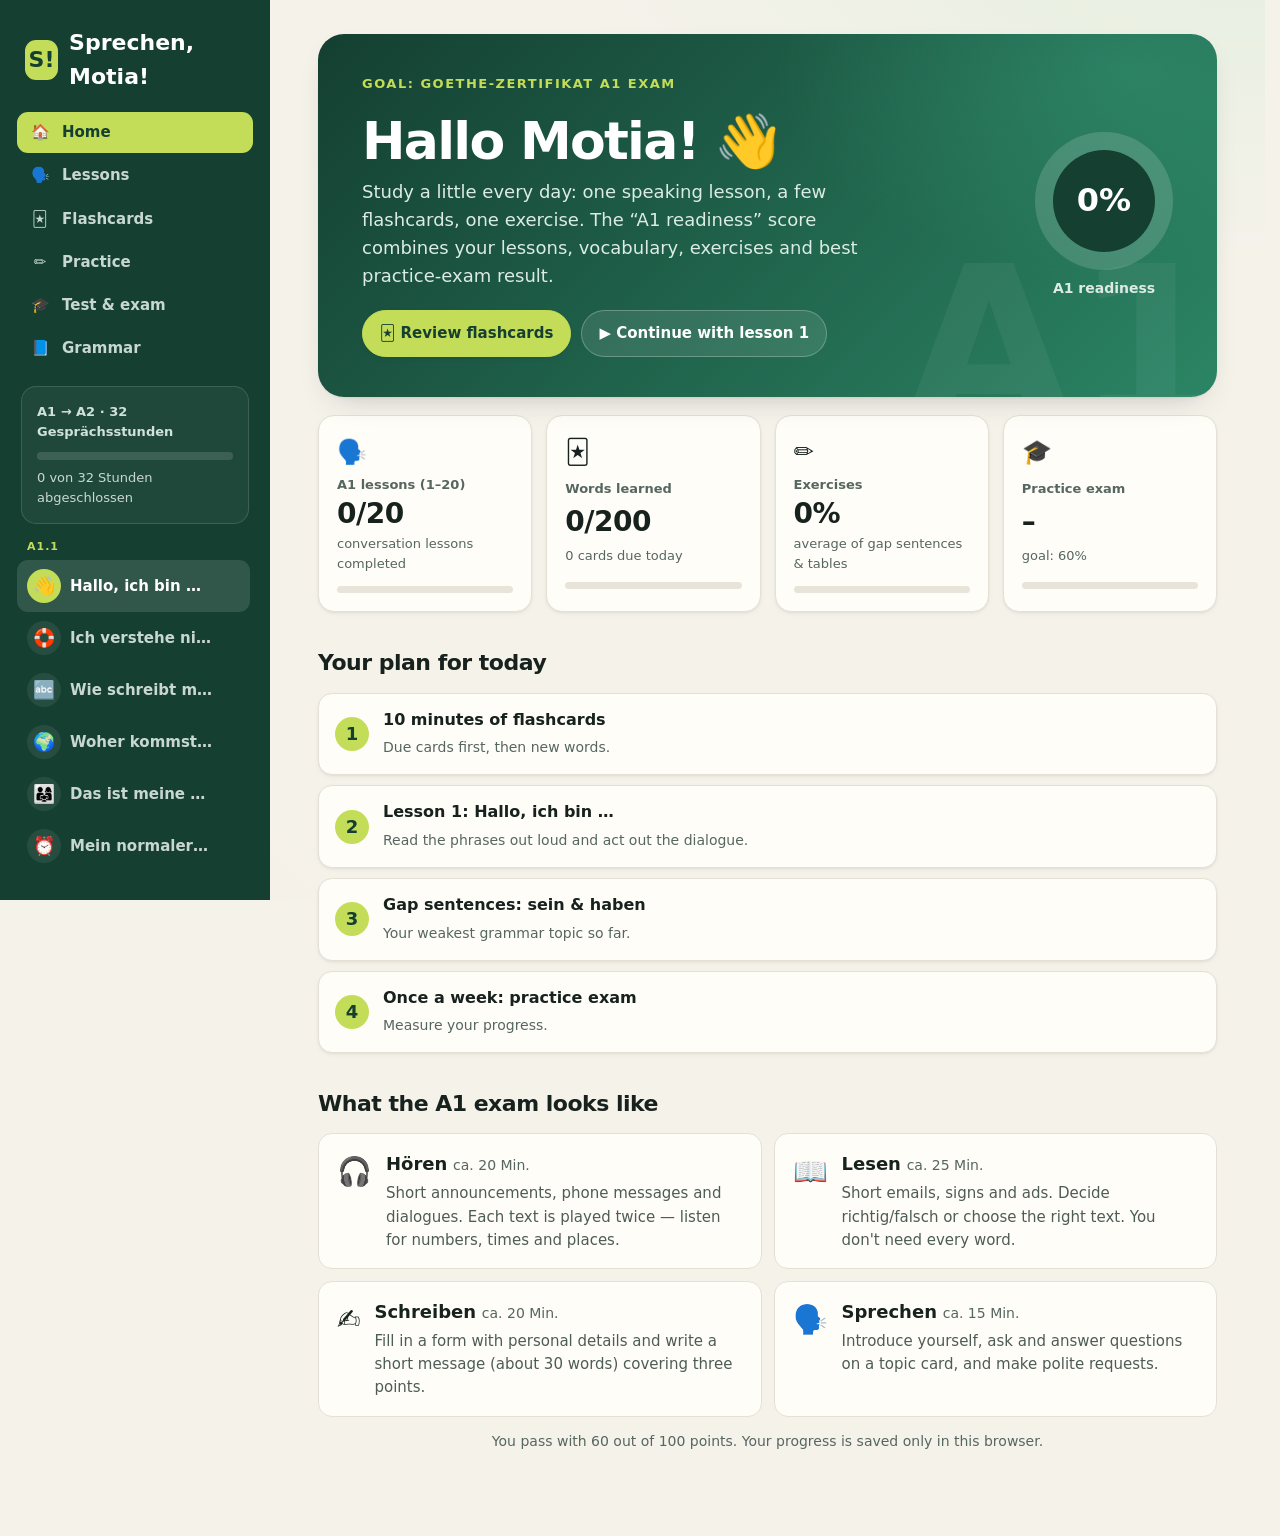
==== commit 36ac6087: "fix: accessibility and polish pass from design critique and a11y review - 44px minimum touch targets" ====
--- a/index.html
+++ b/index.html
@@ -334,6 +334,7 @@
   <link rel="stylesheet" href="assets/practice.css">
 </head>
 <body class="hide-english">
+  <a class="skip-link" href="#main" onclick="document.getElementById('main').focus()">Skip to content</a>
   <div class="app">
     <aside>
       <a class="brand" href="#/start"><span class="brand-mark">S!</span> Sprechen, Motia!</a>
@@ -353,7 +354,7 @@
       <nav id="lessonNav" aria-label="Gesprächsstunden"></nav>
     </aside>
 
-    <main>
+    <main id="main" tabindex="-1">
       <header class="appbar">
         <a class="brand" href="#/start"><span class="brand-mark">S!</span><span>Sprechen!</span></a>
         <span class="appbar-title" id="appbarTitle"></span>
--- a/assets/practice.css
+++ b/assets/practice.css
@@ -530,3 +530,53 @@
   .tabbar, .appbar, .mode-nav { display: none !important; }
   body { padding: 0 !important; background: #fff; }
 }
+
+/* ------------------------------------------------------------------ accessibility & polish pass */
+:root { --muted: #566660; --faint: #66746e; --focus: #0b6b4a; }
+.skip-link { position: fixed; z-index: 100; top: 8px; left: 8px; padding: 10px 16px; border-radius: 10px; color: #fff; background: var(--dark); font-weight: 850; text-decoration: none; transform: translateY(-200%); }
+.skip-link:focus { transform: none; outline: 3px solid var(--lime); }
+/* focus ring: dark green + white halo on light surfaces, lime on dark ones (>= 3:1 everywhere) */
+button:focus-visible, select:focus-visible, a:focus-visible, input:focus-visible, textarea:focus-visible, summary:focus-visible, [role="button"]:focus-visible, .flashcard:focus-visible { outline: 3px solid var(--focus); outline-offset: 2px; box-shadow: 0 0 0 5px #fff; }
+aside a:focus-visible, aside button:focus-visible, .tabbar a:focus-visible, .start-hero a:focus-visible, .start-hero button:focus-visible, .hero button:focus-visible, .feature-card.accent:focus-visible { outline-color: var(--lime); box-shadow: 0 0 0 5px #0006; }
+h1:focus { outline: none; }
+/* low-contrast greys -> readable */
+.kbd-hint, .flash-tap { color: var(--faint); }
+.score-badge.none { color: #5b6862; background: #e8e3d7; }
+.chip-card.active .score-badge.none { color: #fff; background: #ffffff33; }
+.art-das, .das { color: #1b7243; }
+.card-label, .nav-level { letter-spacing: 1px; }
+/* touch targets: at least 44 x 44 */
+.button, .tab, .seg button, .umlaut-bar button, .bank-word, .art-btn, .option, .rate { min-height: 44px; }
+.button.small { min-height: 44px; padding-block: 9px; }
+.icon-btn { width: 44px; height: 44px; }
+.umlaut-bar button { min-width: 44px; }
+.fill-table td input, .gap-input, .form-field input { min-height: 44px; }
+.help-box summary, .transcript summary { display: flex; align-items: center; min-height: 44px; }
+.appbar .brand { min-height: 44px; }
+.check-item input, .exam-check input { min-width: 24px; min-height: 24px; }
+.exam-check { min-height: 44px; align-items: center; }
+.seg button { padding-inline: 16px; }
+/* scroll affordance for horizontal chip rows */
+@media (max-width: 1050px) {
+  .chip-grid, .chapter-list { -webkit-mask-image: linear-gradient(90deg, #000 calc(100% - 28px), transparent); mask-image: linear-gradient(90deg, #000 calc(100% - 28px), transparent); }
+  .chip-grid, .tabs { scroll-padding-inline: 20px; }
+}
+@media (max-width: 680px) {
+  .tabs { display: grid; grid-template-columns: repeat(3, 1fr); overflow: visible; }
+  .tab { padding-inline: 6px; font-size: 14px; }
+  .umlaut-bar button { min-height: 44px; }
+  .sticky-actions .action-row .button { min-height: 46px; }
+  .top-actions .button { min-height: 44px; }
+}
+/* respect reduced motion everywhere */
+@media (prefers-reduced-motion: reduce) {
+  *, *::before, *::after { animation-duration: .01ms !important; transition-duration: .01ms !important; scroll-behavior: auto !important; }
+  .stat-tile:hover, .feature-card:hover, .unit-card:hover, .flashcard:hover, .prompt-card:hover { transform: none; }
+}
+@media (forced-colors: active) {
+  .gap-input, .fill-table input, .form-field input { border: 2px solid CanvasText; }
+  .is-ok, .is-wrong, .is-revealed { border: 2px solid Highlight !important; }
+}
+.chapter-link { min-height: 44px; }
+.pager a { display: inline-flex; align-items: center; min-height: 44px; }
+.back-link { display: inline-flex; align-items: center; min-height: 44px; }
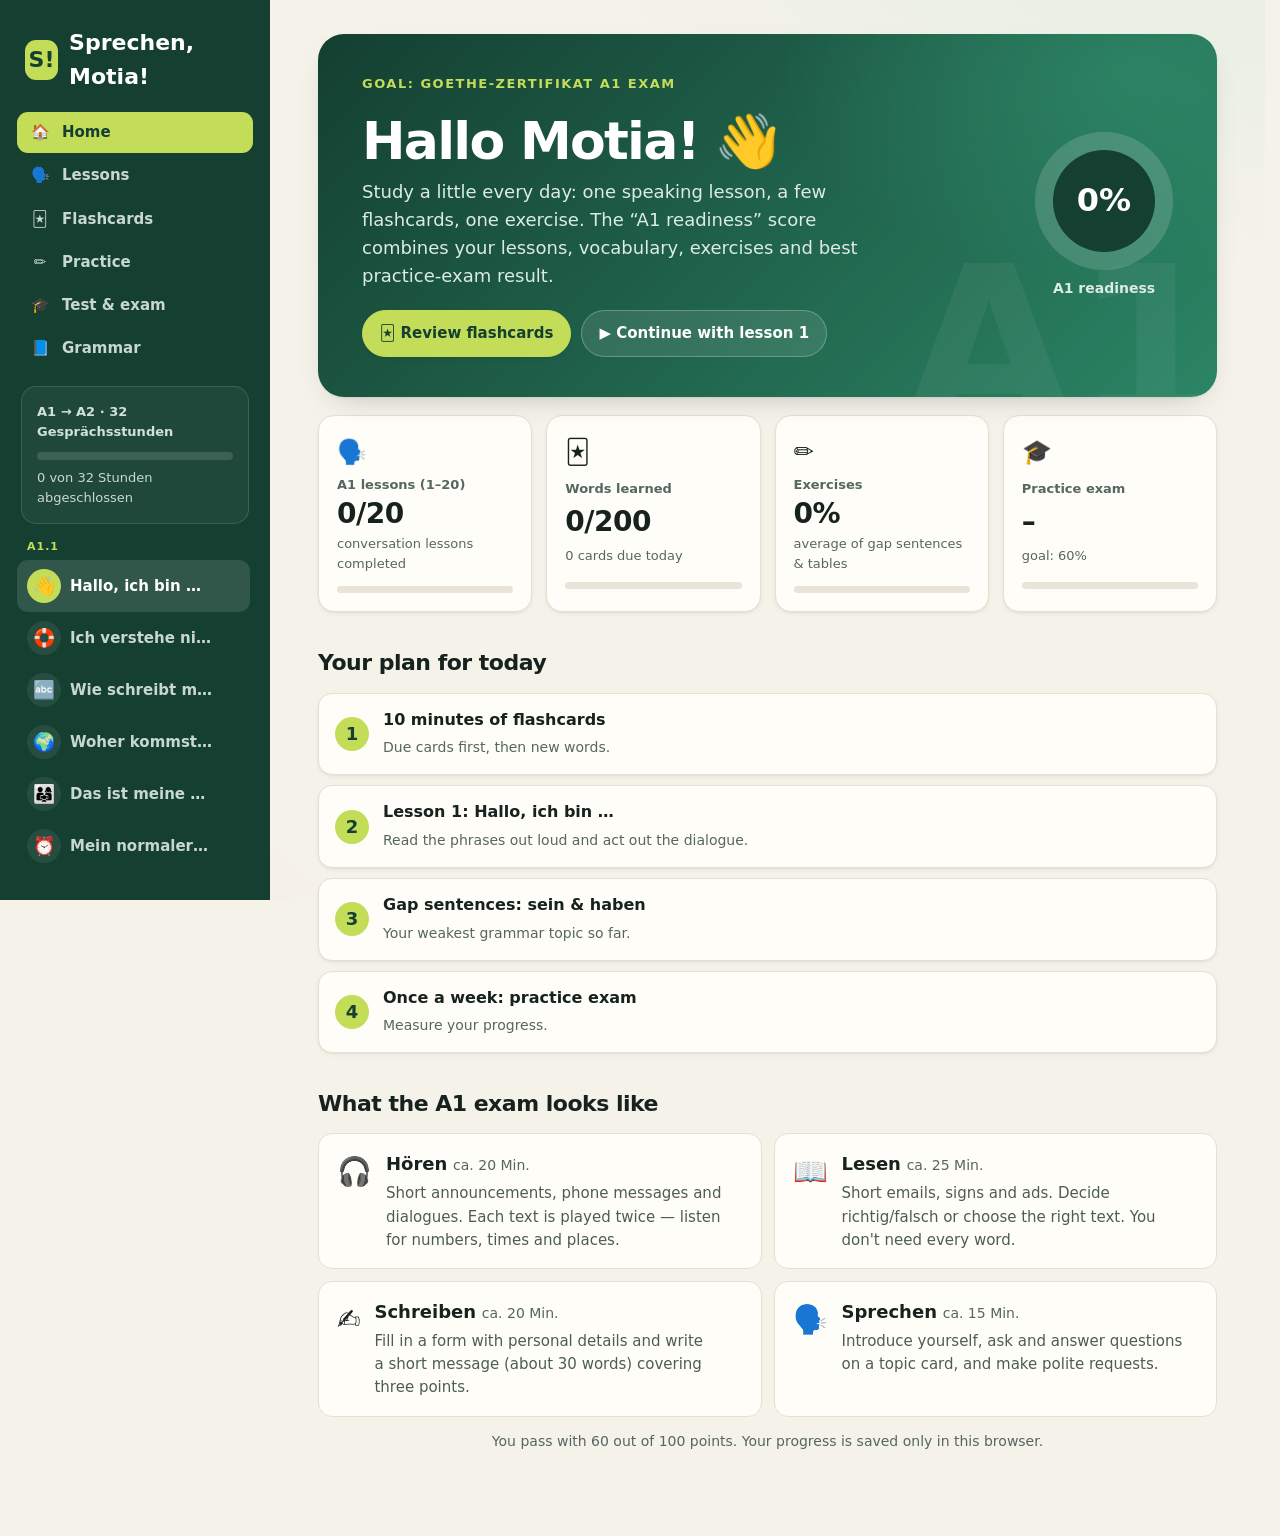
==== commit 369b86c5: "feat: motion and mobile-native polish (design-engineering pass) Mobile-native - viewport-fit=cover +" ====
--- a/index.html
+++ b/index.html
@@ -2,9 +2,10 @@
 <html lang="en">
 <head>
   <meta charset="utf-8">
-  <meta name="viewport" content="width=device-width, initial-scale=1">
+  <meta name="viewport" content="width=device-width, initial-scale=1, viewport-fit=cover, interactive-widget=resizes-content">
   <meta name="description" content="A 32-class A1–A2 German conversation course with flashcards, gap exercises, grammar and an A1 mock exam.">
-  <meta name="theme-color" content="#174b39">
+  <meta name="theme-color" content="#f5f2ea">
+  <meta name="color-scheme" content="light">
   <title>Sprechen! — Motias Deutschstunden</title>
   <style>
     :root {
@@ -73,7 +74,7 @@
       background: transparent;
       cursor: pointer;
     }
-    .lesson-nav:hover { background: #ffffff0e; }
+    @media (hover: hover) and (pointer: fine) { .lesson-nav:hover { background: #ffffff0e; } }
     .lesson-nav.active { color: #fff; background: #ffffff1f; }
     .lesson-number { display: grid; width: 34px; height: 34px; place-items: center; border-radius: 50%; background: #ffffff13; }
     .lesson-nav.active .lesson-number { background: var(--lime); }
@@ -96,9 +97,9 @@
       font-weight: 800;
       cursor: pointer;
     }
-    .button:hover { border-color: #c6bcac; }
+    @media (hover: hover) and (pointer: fine) { .button:hover { border-color: #c6bcac; } }
     .button.primary { color: #fff; border-color: var(--green); background: var(--green); }
-    .button.primary:hover { background: var(--dark); }
+    @media (hover: hover) and (pointer: fine) { .button.primary:hover { background: var(--dark); } }
     .button.done { color: var(--dark); border-color: var(--lime); background: var(--lime); }
     .mobile-select { display: none; }
 
@@ -128,7 +129,7 @@
      .sentence-tab-group { display: flex; flex-wrap: wrap; align-items: center; gap: 8px; }
      .sentence-tab-group-label { margin: 0 4px 0 0; color: var(--muted); font-size: 11px; font-weight: 900; letter-spacing: .9px; text-transform: uppercase; }
      .sentence-tab { padding: 8px 13px; border: 1px solid #bfd2c9; border-radius: 999px; color: #526159; background: #fffdf8; font-size: 14px; font-weight: 800; cursor: pointer; }
-     .sentence-tab:hover { border-color: var(--green); }
+     @media (hover: hover) and (pointer: fine) { .sentence-tab:hover { border-color: var(--green); } }
      .sentence-tab.active { border-color: var(--dark); color: #fff; background: var(--dark); }
      .sentence-display { padding: 21px 20px 18px; border: 1px solid #cbded5; border-radius: 14px; background: var(--card); }
      .sentence-line { display: flex; flex-wrap: wrap; align-items: end; gap: 8px; }
@@ -158,7 +159,7 @@
      .builder-answer:empty::before { content: "Choose the words in the right order"; color: #84928c; font-size: 14px; }
      .builder-words { display: flex; flex-wrap: wrap; gap: 8px; margin-top: 10px; }
      .builder-word { padding: 7px 10px; border: 1px solid #bfd2c9; border-radius: 8px; color: var(--dark); background: var(--card); font-size: 14px; font-weight: 800; cursor: pointer; }
-     .builder-word:hover { border-color: var(--green); background: #e4f1e9; }
+     @media (hover: hover) and (pointer: fine) { .builder-word:hover { border-color: var(--green); background: #e4f1e9; } }
      .builder-word:disabled { opacity: .42; cursor: default; }
      .builder-actions { display: flex; flex-wrap: wrap; align-items: center; gap: 9px; margin-top: 12px; }
      .builder-actions .button { padding: 8px 13px; font-size: 14px; }
@@ -182,7 +183,7 @@
     .grammar-note > p { margin: 10px 0 0 44px; color: #526159; }
     .reading-list { display: grid; gap: 8px; margin: 14px 0 0 44px; padding: 0; list-style: none; }
     .reading-line { width: 100%; display: grid; grid-template-columns: 1fr 1fr; gap: 14px; padding: 10px 13px; border: 1px solid var(--line); border-radius: 9px; text-align: left; background: var(--card); font-size: 17px; font-weight: 750; cursor: pointer; }
-    .reading-line:hover { border-color: #adbbb5; }
+    @media (hover: hover) and (pointer: fine) { .reading-line:hover { border-color: #adbbb5; } }
     .english { color: var(--muted); text-align: right; }
     body.hide-english .english { display: none; }
     body.hide-english .reading-line.revealed .english,
@@ -252,7 +253,7 @@
     body.hide-english .basics-table .english { display: block; }
     .basics-audio { width: 54px; text-align: center !important; }
     .basics-line { width: 38px; height: 38px; padding: 0; border: 1px solid var(--line); border-radius: 50%; background: var(--card); cursor: pointer; }
-     .basics-line:hover { border-color: var(--green); background: #f2f7f4; }
+     @media (hover: hover) and (pointer: fine) { .basics-line:hover { border-color: var(--green); background: #f2f7f4; } }
      .revision-dialog { width: min(960px, calc(100% - 32px)); max-height: 92vh; padding: 0; border: 1px solid var(--line); border-radius: 20px; color: var(--ink); background: var(--paper); box-shadow: 0 24px 70px #0005; }
      .revision-dialog::backdrop { background: #10251dcc; }
      .revision-head { position: sticky; z-index: 2; top: 0; display: flex; align-items: center; justify-content: space-between; gap: 16px; padding: 24px 28px; border-bottom: 1px solid var(--line); background: var(--card); }
@@ -279,7 +280,7 @@
      .word-table td { padding: 8px 12px; border-top: 1px solid var(--line); }
      .word-table td:last-child { color: var(--muted); text-align: right; }
      .word-line { width: 28px; height: 28px; padding: 0; border: 1px solid var(--line); border-radius: 50%; background: var(--card); cursor: pointer; }
-     .word-line:hover { border-color: var(--green); background: #f2f7f4; }
+     @media (hover: hover) and (pointer: fine) { .word-line:hover { border-color: var(--green); background: #f2f7f4; } }
      .exam-checklist { display: grid; gap: 9px; padding: 16px 18px 18px; }
      .exam-check { display: flex; gap: 10px; align-items: flex-start; color: #526159; font-size: 15px; }
      .exam-check input { width: 18px; height: 18px; flex: 0 0 auto; margin: 2px 0 0; accent-color: var(--green); }
--- a/assets/practice.css
+++ b/assets/practice.css
@@ -41,16 +41,16 @@
 .button.wide { width: 100%; }
 .button.ghost { box-shadow: none; background: transparent; }
 .button.lime { color: var(--dark); border-color: var(--lime); background: var(--lime); }
-.button.lime:hover { background: #d3ea6c; }
+@media (hover: hover) and (pointer: fine) { .button.lime:hover { background: #d3ea6c; } }
 .button.glass { color: #fff; border-color: #ffffff40; background: #ffffff1a; box-shadow: none; }
-.button.glass:hover { background: #ffffff2e; }
+@media (hover: hover) and (pointer: fine) { .button.glass:hover { background: #ffffff2e; } }
 .panel { border-color: #e6e0d4; box-shadow: var(--shadow); }
 .hero { box-shadow: var(--shadow); background: radial-gradient(500px 300px at 85% 20%, #3aa07c55, transparent 70%), linear-gradient(135deg, var(--dark), #2b8565); }
 .plan-step, .mini-exercise { transition: border-color .15s ease; }
 .reading-line { transition: border-color .15s ease, background-color .15s ease; }
-.reading-line:hover { background: #fffefb; }
+@media (hover: hover) and (pointer: fine) { .reading-line:hover { background: #fffefb; } }
 .prompt-card { transition: border-color .15s ease, transform .15s ease; }
-.prompt-card:hover { transform: translateY(-2px); }
+@media (hover: hover) and (pointer: fine) { .prompt-card:hover { transform: translateY(-2px); } }
 .lesson-shell { gap: 28px; }
 .subtle { color: var(--muted); }
 .center { text-align: center; }
@@ -61,7 +61,7 @@
 .mode-nav { flex: 0 0 auto; display: grid; gap: 2px; margin: 0 0 16px; padding: 0; overflow: visible; }
 .mode-nav a { display: flex; align-items: center; gap: 11px; padding: 9px 12px; border-radius: 11px; color: #c8d7d1; font-size: 15px; font-weight: 750; text-decoration: none; }
 .mode-nav a span { width: 22px; text-align: center; }
-.mode-nav a:hover { color: #fff; background: #ffffff0e; }
+@media (hover: hover) and (pointer: fine) { .mode-nav a:hover { color: #fff; background: #ffffff0e; } }
 .mode-nav a.active { color: var(--dark); background: var(--lime); }
 aside .progress-card { margin-bottom: 14px; }
 
@@ -101,7 +101,7 @@
 .tab { flex: 1 0 auto; padding: 10px 16px; border: 0; border-radius: 10px; color: var(--muted); background: transparent; font-size: 15px; font-weight: 800; text-align: center; text-decoration: none; white-space: nowrap; cursor: pointer; }
 .tab.active { color: var(--ink); background: var(--card); box-shadow: var(--shadow-sm); }
 .icon-btn { display: inline-grid; flex: 0 0 auto; width: 36px; height: 36px; place-items: center; padding: 0; border: 1px solid var(--line); border-radius: 50%; background: var(--card); font-size: 15px; cursor: pointer; vertical-align: middle; }
-.icon-btn:hover { border-color: var(--green); background: var(--soft-green); }
+@media (hover: hover) and (pointer: fine) { .icon-btn:hover { border-color: var(--green); background: var(--soft-green); } }
 .empty-state { padding: 40px 24px; border: 1px dashed #cfc7b6; border-radius: var(--radius); text-align: center; background: #fffdf8b3; }
 .empty-state.small { padding: 28px 20px; }
 .empty-state p { max-width: 460px; margin: 8px auto 18px; color: var(--muted); }
@@ -133,14 +133,14 @@
 .readiness p { margin: 0; color: #dcebe5; font-size: 14px; font-weight: 800; }
 .stat-grid { display: grid; grid-template-columns: repeat(4, 1fr); gap: 14px; margin-top: 18px; }
 .stat-tile { display: grid; gap: 4px; padding: 18px; border: 1px solid #e6e0d4; border-radius: 16px; background: var(--card); text-decoration: none; box-shadow: var(--shadow-sm); transition: transform .15s ease, box-shadow .15s ease; }
-.stat-tile:hover { transform: translateY(-2px); box-shadow: var(--shadow); }
+@media (hover: hover) and (pointer: fine) { .stat-tile:hover { transform: translateY(-2px); box-shadow: var(--shadow); } }
 .stat-icon { font-size: 24px; }
 .stat-label { color: var(--muted); font-size: 13px; font-weight: 800; }
 .stat-value { font-size: 28px; line-height: 1.1; letter-spacing: -.5px; }
 .stat-sub { margin-bottom: 8px; color: var(--muted); font-size: 13px; }
 .today-plan { display: grid; gap: 10px; margin: 0; padding: 0; list-style: none; }
 .today-plan a, .today-plan button { width: 100%; display: flex; align-items: center; gap: 14px; padding: 14px 16px; border: 1px solid #e6e0d4; border-radius: 14px; color: inherit; background: var(--card); font: inherit; text-align: left; text-decoration: none; cursor: pointer; box-shadow: var(--shadow-sm); }
-.today-plan a:hover, .today-plan button:hover { border-color: #b9cdc3; }
+@media (hover: hover) and (pointer: fine) { .today-plan a:hover, .today-plan button:hover { border-color: #b9cdc3; } }
 .today-plan span { display: grid; flex: 0 0 auto; width: 34px; height: 34px; place-items: center; border-radius: 50%; color: var(--dark); background: var(--lime); font-weight: 900; }
 .today-plan b { display: block; font-size: 16px; }
 .today-plan small { color: var(--muted); font-size: 14px; }
@@ -157,7 +157,7 @@
 .count.due { color: var(--ok); background: var(--ok-bg); }
 .count.mature { color: var(--muted); background: #eeeae1; }
 .flashcard { position: relative; min-height: 300px; display: flex; flex-direction: column; align-items: center; justify-content: center; gap: 10px; padding: 52px 28px 34px; border: 1px solid #e3dccd; border-radius: 24px; text-align: center; background: linear-gradient(180deg, #fffefa, #fbf8f1); box-shadow: var(--shadow); cursor: pointer; user-select: none; -webkit-user-select: none; transition: transform .15s ease; }
-.flashcard:not(.flipped):hover { transform: translateY(-2px); }
+@media (hover: hover) and (pointer: fine) { .flashcard:not(.flipped):hover { transform: translateY(-2px); } }
 .flashcard:focus-visible { outline: 3px solid var(--orange); outline-offset: 3px; }
 .flash-top { position: absolute; top: 14px; right: 14px; left: 14px; display: flex; align-items: center; justify-content: space-between; }
 .card-tag { padding: 3px 10px; border-radius: 999px; font-size: 11px; font-weight: 900; letter-spacing: .8px; text-transform: uppercase; }
@@ -189,7 +189,7 @@
 .chooser-label:first-child { margin-top: 0; }
 .chip-grid { display: grid; grid-template-columns: repeat(auto-fill, minmax(190px, 1fr)); gap: 8px; }
 .chip-card { display: flex; align-items: center; gap: 9px; padding: 10px 12px; border: 1px solid var(--line); border-radius: 12px; background: var(--card); font-size: 15px; font-weight: 750; text-decoration: none; box-shadow: var(--shadow-sm); }
-.chip-card:hover { border-color: #b9cdc3; }
+@media (hover: hover) and (pointer: fine) { .chip-card:hover { border-color: #b9cdc3; } }
 .chip-card.active { border-color: var(--dark); color: #fff; background: var(--dark); }
 .chip-card.active .score-badge.none { color: #cfe0d8; background: #ffffff1f; }
 .chip-icon { font-size: 18px; }
@@ -217,13 +217,13 @@
 .is-revealed { border-bottom-color: #c9a227 !important; color: #7a5a00 !important; background: #fdf3cf !important; }
 .word-bank { display: flex; flex-wrap: wrap; gap: 8px; margin: 14px 0 4px; padding: 12px; border: 1px dashed #c9d6cf; border-radius: 12px; background: #f4f8f5; }
 .bank-word { min-height: 38px; padding: 6px 12px; border: 1px solid #bfd2c9; border-radius: 10px; color: var(--dark); background: var(--card); font: inherit; font-size: 15px; font-weight: 800; cursor: pointer; }
-.bank-word:hover { border-color: var(--green); }
+@media (hover: hover) and (pointer: fine) { .bank-word:hover { border-color: var(--green); } }
 .bank-word.used { opacity: .4; }
 .bank-word.static { cursor: default; }
 .sticky-actions { position: sticky; z-index: 5; bottom: 0; display: flex; flex-wrap: wrap; align-items: center; justify-content: space-between; gap: 10px; margin: 18px -28px -26px; padding: 14px 28px 18px; border-top: 1px solid var(--line); border-radius: 0 0 var(--radius) var(--radius); background: #fffdf8f2; backdrop-filter: blur(6px); -webkit-backdrop-filter: blur(6px); }
 .umlaut-bar { display: flex; flex-wrap: wrap; gap: 6px; }
 .umlaut-bar button { min-width: 42px; min-height: 40px; padding: 0 10px; border: 1px solid var(--line); border-radius: 10px; background: #f3f0e8; font-size: 17px; font-weight: 800; cursor: pointer; }
-.umlaut-bar button:hover { border-color: var(--green); background: var(--soft-green); }
+@media (hover: hover) and (pointer: fine) { .umlaut-bar button:hover { border-color: var(--green); background: var(--soft-green); } }
 .result-line { flex-basis: 100%; margin: 0; font-size: 15px; }
 .result-line:empty { display: none; }
 .table-wrap { overflow-x: auto; margin: 14px 0 0; border: 1px solid var(--line); border-radius: 14px; -webkit-overflow-scrolling: touch; }
@@ -244,7 +244,7 @@
 .artikel-buttons { display: grid; grid-template-columns: repeat(3, 1fr); gap: 12px; max-width: 520px; margin: 0 auto 18px; }
 .art-btn { min-height: 64px; border: 2px solid currentColor; border-radius: 16px; background: var(--card); font-size: 22px; font-weight: 900; cursor: pointer; transition: transform .1s ease, background-color .15s ease; }
 .art-btn:active { transform: scale(.96); }
-.art-btn.art-der:hover { background: #eaf0fb; } .art-btn.art-die:hover { background: #fbecea; } .art-btn.art-das:hover { background: #e8f5ee; }
+@media (hover: hover) and (pointer: fine) { .art-btn.art-der:hover { background: #eaf0fb; } .art-btn.art-die:hover { background: #fbecea; } .art-btn.art-das:hover { background: #e8f5ee; } }
 .art-btn.correct { color: #fff !important; border-color: var(--ok); background: var(--ok) !important; }
 .art-btn.wrong { color: #fff !important; border-color: var(--bad); background: var(--bad) !important; }
 .art-btn.dim { opacity: .35; }
@@ -253,7 +253,7 @@
 /* ------------------------------------------------------------------ quiz */
 .feature-grid { display: grid; grid-template-columns: repeat(2, 1fr); gap: 14px; }
 .feature-card { display: grid; align-content: start; gap: 4px; padding: 20px; border: 1px solid #e6e0d4; border-radius: var(--radius); color: inherit; background: var(--card); font: inherit; text-align: left; text-decoration: none; cursor: pointer; box-shadow: var(--shadow-sm); transition: transform .15s ease, box-shadow .15s ease; }
-.feature-card:hover { transform: translateY(-2px); box-shadow: var(--shadow); }
+@media (hover: hover) and (pointer: fine) { .feature-card:hover { transform: translateY(-2px); box-shadow: var(--shadow); } }
 .feature-card b { font-size: 19px; }
 .feature-card span { color: var(--muted); font-size: 15px; }
 .feature-card .feature-icon { font-size: 30px; }
@@ -263,7 +263,7 @@
 .feature-card.accent .feature-score { color: var(--lime); }
 .unit-grid { display: grid; grid-template-columns: repeat(4, 1fr); gap: 12px; }
 .unit-card { display: grid; justify-items: start; gap: 3px; padding: 16px; border: 1px solid #e6e0d4; border-radius: 16px; background: var(--card); font: inherit; text-align: left; cursor: pointer; box-shadow: var(--shadow-sm); transition: transform .15s ease; }
-.unit-card:hover { transform: translateY(-2px); border-color: #b9cdc3; }
+@media (hover: hover) and (pointer: fine) { .unit-card:hover { transform: translateY(-2px); border-color: #b9cdc3; } }
 .unit-card b { font-size: 18px; }
 .unit-level { padding: 2px 8px; border-radius: 999px; color: var(--dark); background: var(--lime); font-size: 11px; font-weight: 900; letter-spacing: .6px; }
 .unit-card.a2 .unit-level { background: #e7dcff; }
@@ -283,7 +283,7 @@
 .options { display: grid; gap: 10px; }
 .options.two { grid-template-columns: 1fr 1fr; }
 .option { display: flex; align-items: center; gap: 12px; min-height: 56px; padding: 12px 16px; border: 2px solid var(--line); border-radius: 14px; background: #fbf9f3; font: inherit; font-size: 17px; font-weight: 700; text-align: left; cursor: pointer; transition: border-color .15s ease, background-color .15s ease; }
-.option:hover:not(:disabled) { border-color: #9fb3aa; background: #fff; }
+@media (hover: hover) and (pointer: fine) { .option:hover:not(:disabled) { border-color: #9fb3aa; background: #fff; } }
 .option:disabled { cursor: default; }
 .option-key { display: grid; flex: 0 0 auto; width: 30px; height: 30px; place-items: center; border-radius: 8px; color: var(--muted); background: #ece7dc; font-size: 13px; font-weight: 900; }
 .option.correct { border-color: var(--ok); background: var(--ok-bg); }
@@ -301,7 +301,7 @@
 .listen-box { display: flex; align-items: center; gap: 16px; margin-bottom: 14px; padding: 16px; border-radius: 16px; background: #f2f7f4; }
 .listen-box p { margin: 2px 0 0; }
 .listen-btn { display: grid; flex: 0 0 auto; width: 60px; height: 60px; place-items: center; border: 0; border-radius: 50%; color: #fff; background: var(--green); font-size: 22px; cursor: pointer; box-shadow: 0 6px 16px -6px #1f6a4f99; }
-.listen-btn:hover { background: var(--dark); }
+@media (hover: hover) and (pointer: fine) { .listen-btn:hover { background: var(--dark); } }
 .transcript { margin-bottom: 14px; color: var(--muted); font-size: 14px; }
 .transcript summary { cursor: pointer; font-weight: 800; }
 .form-grid { display: grid; grid-template-columns: 1fr 1fr; gap: 12px; margin-bottom: 8px; }
@@ -339,7 +339,7 @@
 .grammar-layout { display: grid; grid-template-columns: 250px minmax(0, 1fr); align-items: start; gap: 22px; }
 .chapter-list { position: sticky; top: 20px; display: grid; gap: 2px; max-height: calc(100vh - 40px); overflow: auto; padding: 8px; border: 1px solid #e6e0d4; border-radius: 16px; background: var(--card); box-shadow: var(--shadow-sm); }
 .chapter-link { display: flex; align-items: center; gap: 10px; padding: 8px 10px; border-radius: 10px; color: #3f4c46; font-size: 14px; font-weight: 750; line-height: 1.3; text-decoration: none; }
-.chapter-link:hover { background: #f2f7f4; }
+@media (hover: hover) and (pointer: fine) { .chapter-link:hover { background: #f2f7f4; } }
 .chapter-link.active { color: #fff; background: var(--dark); }
 .chapter-num { display: grid; flex: 0 0 auto; width: 24px; height: 24px; place-items: center; border-radius: 50%; color: var(--dark); background: #e7efe9; font-size: 12px; font-weight: 900; }
 .chapter-link.active .chapter-num { background: var(--lime); }
@@ -367,7 +367,7 @@
 .practice-links { margin: 6px 0 20px; padding: 18px; border-radius: 16px; background: #f2f7f4; }
 .pager { overflow: visible; display: flex; justify-content: space-between; gap: 12px; padding-top: 16px; border-top: 1px solid var(--line); }
 .pager a { color: var(--green); font-size: 15px; font-weight: 800; text-decoration: none; }
-.pager a:hover { text-decoration: underline; }
+@media (hover: hover) and (pointer: fine) { .pager a:hover { text-decoration: underline; } }
 
 /* revision dialog polish */
 .revision-dialog { overscroll-behavior: contain; }
@@ -569,10 +569,7 @@
   .top-actions .button { min-height: 44px; }
 }
 /* respect reduced motion everywhere */
-@media (prefers-reduced-motion: reduce) {
-  *, *::before, *::after { animation-duration: .01ms !important; transition-duration: .01ms !important; scroll-behavior: auto !important; }
-  .stat-tile:hover, .feature-card:hover, .unit-card:hover, .flashcard:hover, .prompt-card:hover { transform: none; }
-}
+
 @media (forced-colors: active) {
   .gap-input, .fill-table input, .form-field input { border: 2px solid CanvasText; }
   .is-ok, .is-wrong, .is-revealed { border: 2px solid Highlight !important; }
@@ -580,3 +577,71 @@
 .chapter-link { min-height: 44px; }
 .pager a { display: inline-flex; align-items: center; min-height: 44px; }
 .back-link { display: inline-flex; align-items: center; min-height: 44px; }
+
+/* ================================================================== motion & native feel
+   Principles: ease-out for anything entering or responding, < 300ms, transform + opacity only,
+   press feedback on every pressable, no motion on keyboard-driven high-frequency actions
+   (card flips, card advance, tab changes), hover only where a real hover exists. */
+:root {
+  --ease-out: cubic-bezier(0.23, 1, 0.32, 1);
+  --ease-in-out: cubic-bezier(0.77, 0, 0.175, 1);
+  --ease-drawer: cubic-bezier(0.32, 0.72, 0, 1);
+}
+@property --p { syntax: "<number>"; inherits: false; initial-value: 0; }
+
+/* --- platform layer (mobile) */
+html { -webkit-tap-highlight-color: transparent; -webkit-text-size-adjust: 100%; }
+a, button, [role="button"], summary, label, select { touch-action: manipulation; }
+button, [role="button"], .tab, .chip-card, .chapter-link, .unit-card, .feature-card, .mode-nav a, .tabbar a, .stat-tile, .today-plan a, .flashcard { -webkit-user-select: none; user-select: none; -webkit-touch-callout: none; }
+body { padding-left: env(safe-area-inset-left, 0px); padding-right: env(safe-area-inset-right, 0px); }
+@media (max-width: 1050px) { .tabbar { padding-left: env(safe-area-inset-left, 0px); padding-right: env(safe-area-inset-right, 0px); } }
+/* iOS zooms the page when an input is focused below 16px */
+@media (pointer: coarse) {
+  input, textarea, select, .field select, .field.inline select, .mobile-select { font-size: 16px; }
+}
+
+/* --- numbers and text */
+.count, .quiz-count, .stat-value, .ring span, .timer, .score-badge, .rate small, .result-line, .unit-range, .word-count, #wordCount, .gap-item::before, .chapter-num, .stat-sub { font-variant-numeric: tabular-nums; }
+h1, h2, h3, .quiz-prompt, .view-head .lead { text-wrap: balance; }
+.lead, .g-section > p, .callout p, .exam-part p, .help-box { text-wrap: pretty; }
+.view-head .lead { max-width: 65ch; }
+
+/* --- press feedback: instant, subtle, ease-out */
+.button, .rate, .option, .tab, .art-btn, .bank-word, .icon-btn, .umlaut-bar button, .chip-card, .seg button, .listen-btn, .chapter-link, .today-plan a, .today-plan button, .mode-nav a, .tabbar a {
+  transition: transform 160ms var(--ease-out), background-color 160ms ease, border-color 160ms ease, color 160ms ease, box-shadow 160ms ease, opacity 160ms ease;
+}
+.stat-tile, .feature-card, .unit-card, .flashcard { transition: transform 200ms var(--ease-out), background-color 160ms ease, border-color 160ms ease, box-shadow 200ms ease; }
+.button:active:not(:disabled), .rate:active, .option:active:not(:disabled), .tab:active, .bank-word:active, .icon-btn:active, .umlaut-bar button:active, .chip-card:active, .seg button:active, .listen-btn:active, .chapter-link:active, .today-plan a:active, .today-plan button:active { transform: scale(0.97); }
+.stat-tile:active, .feature-card:active, .unit-card:active, .flashcard:active { transform: scale(0.985); }
+.tabbar a:active { transform: scale(0.94); }
+
+/* --- entrances */
+@keyframes fade-in { from { opacity: 0; } }
+@keyframes rise { from { opacity: 0; transform: translateY(6px); } }
+@keyframes dialog-in { from { opacity: 0; transform: scale(0.97); } }
+@keyframes sheet-in { from { transform: translateY(100%); } }
+@keyframes ring-fill { from { --p: 0; } }
+/* switching sections is core navigation: opacity only, barely there */
+.view { animation: fade-in 120ms ease-out; }
+.revision-dialog[open] { animation: dialog-in 200ms var(--ease-out); }
+.revision-dialog[open]::backdrop { animation: fade-in 200ms ease-out; }
+@media (max-width: 680px) { .revision-dialog[open] { animation: sheet-in 320ms var(--ease-drawer); } }
+/* feedback after answering: occasional, explains what happened */
+.feedback, .quiz-feedback .button { animation: rise 180ms var(--ease-out); }
+.result-hero { animation: rise 260ms var(--ease-out); }
+.result-hero .ring, .start-anim .ring { animation: ring-fill 800ms var(--ease-out); }
+.review-list li { animation: rise 260ms var(--ease-out) backwards; }
+.review-list li:nth-child(2) { animation-delay: 40ms; } .review-list li:nth-child(3) { animation-delay: 80ms; } .review-list li:nth-child(4) { animation-delay: 120ms; } .review-list li:nth-child(n+5) { animation-delay: 160ms; }
+/* first time the home screen is shown in a session: gentle stagger */
+.start-anim .stat-tile, .start-anim .today-plan li, .start-anim .exam-part { animation: rise 300ms var(--ease-out) backwards; }
+.start-anim .stat-tile:nth-child(2), .start-anim .today-plan li:nth-child(2) { animation-delay: 45ms; }
+.start-anim .stat-tile:nth-child(3), .start-anim .today-plan li:nth-child(3) { animation-delay: 90ms; }
+.start-anim .stat-tile:nth-child(4), .start-anim .today-plan li:nth-child(4) { animation-delay: 135ms; }
+
+/* --- reduced motion: fewer and gentler, not zero — keep opacity, drop movement */
+@media (prefers-reduced-motion: reduce) {
+  html { scroll-behavior: auto; }
+  .view, .feedback, .quiz-feedback .button, .result-hero, .review-list li, .start-anim .stat-tile, .start-anim .today-plan li, .start-anim .exam-part, .revision-dialog[open] { animation: fade-in 150ms ease-out !important; animation-delay: 0ms !important; }
+  .result-hero .ring, .start-anim .ring { animation: none; }
+  .button:active, .rate:active, .option:active, .tab:active, .chip-card:active, .stat-tile:active, .feature-card:active, .unit-card:active, .flashcard:active, .tabbar a:active { transform: none; }
+}
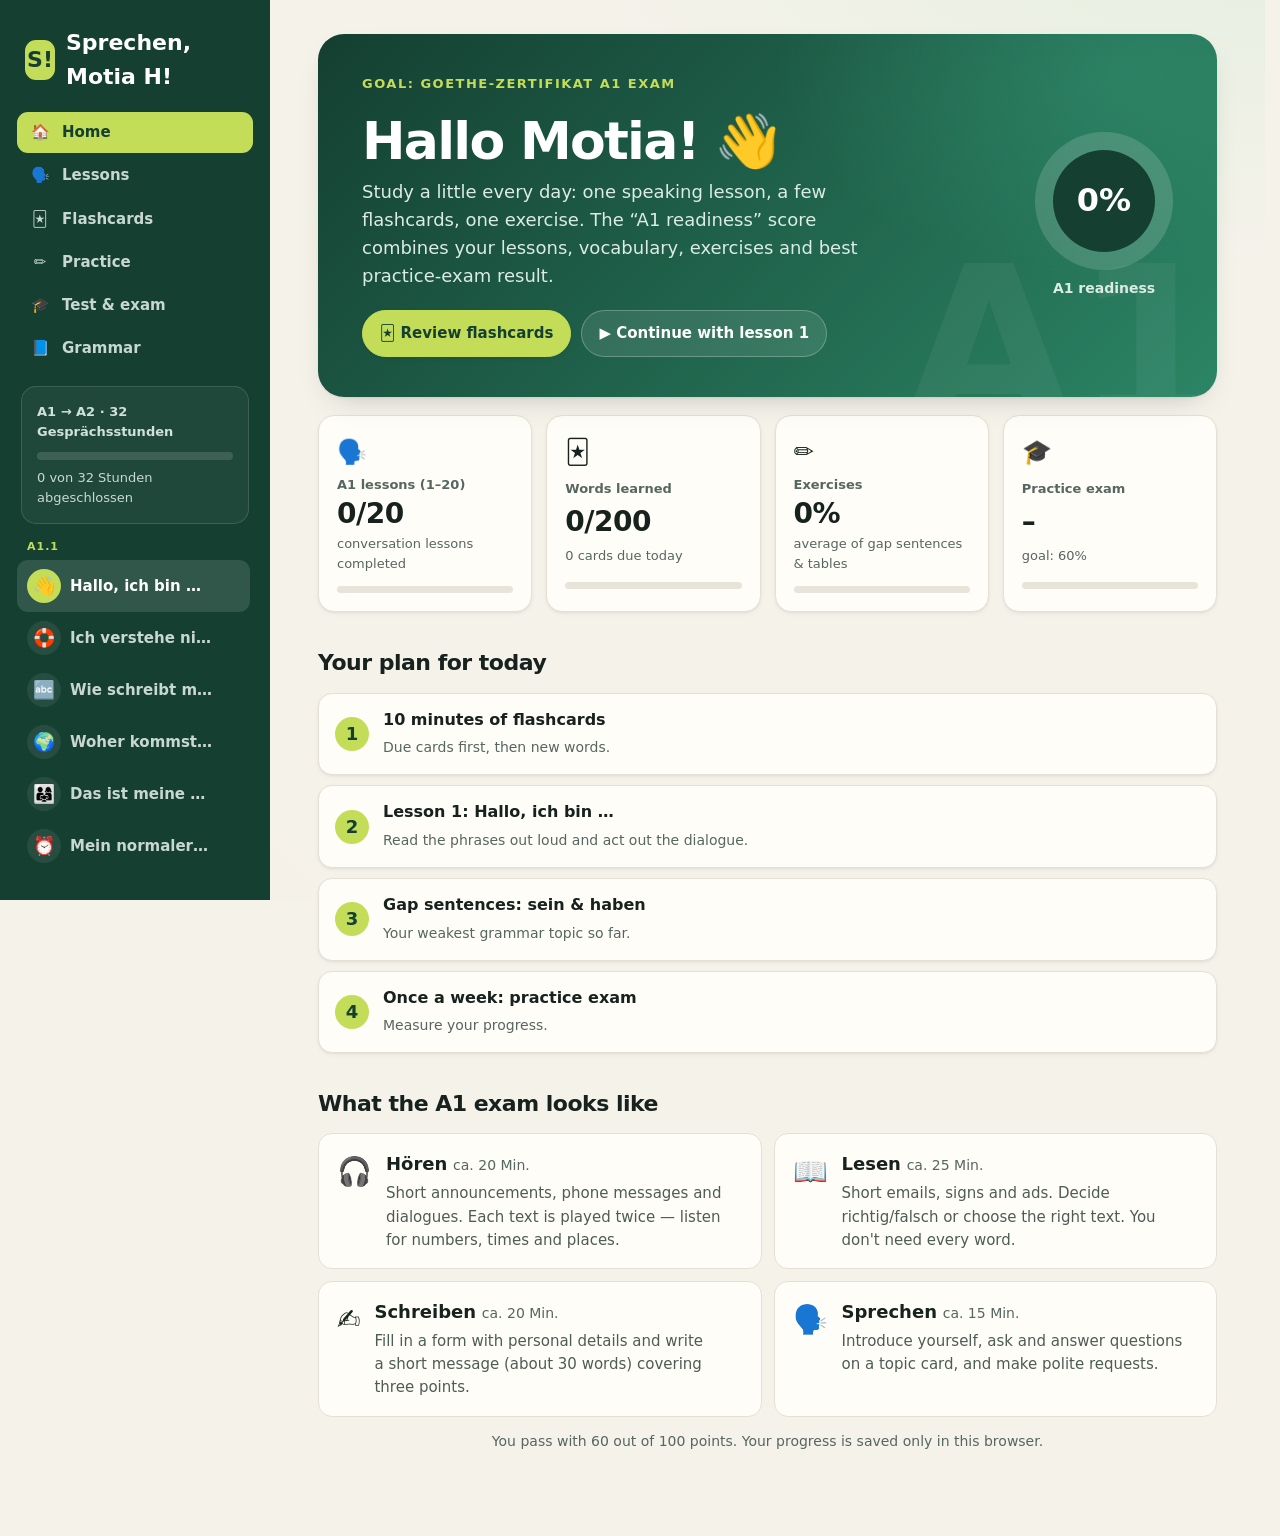
==== commit 8675b8bd: "Add lesson plans with visual grammar examples and speaking tasks Co-Authored-By: Claude Sonnet 5.5 <" ====
--- a/index.html
+++ b/index.html
@@ -6,7 +6,7 @@
   <meta name="description" content="A 32-class A1–A2 German conversation course with flashcards, gap exercises, grammar and an A1 mock exam.">
   <meta name="theme-color" content="#f5f2ea">
   <meta name="color-scheme" content="light">
-  <title>Sprechen! — Motias Deutschstunden</title>
+  <title>Sprechen! — Deutschstunden für Motia H</title>
   <style>
     :root {
       --ink: #18231f;
@@ -170,17 +170,6 @@
     .panel-head { display: flex; align-items: end; justify-content: space-between; gap: 15px; margin-bottom: 26px; }
     h2 { margin: 0; font-size: 25px; letter-spacing: -.5px; }
     .subtle { color: var(--muted); font-size: 14px; }
-    .timeline { display: grid; gap: 18px; }
-    .plan-step { padding: 22px 24px; border: 1px solid var(--line); border-radius: 14px; background: #faf8f2; }
-    .plan-head { display: flex; align-items: center; gap: 11px; }
-    .plan-number { display: grid; flex: 0 0 auto; width: 33px; height: 33px; place-items: center; border-radius: 50%; color: var(--dark); background: var(--blue); font-size: 14px; font-weight: 900; }
-    .plan-step:nth-child(2) .plan-number { background: var(--lime); }
-    .plan-step:nth-child(3) .plan-number { background: #ffd9c4; }
-    .plan-step:nth-child(4) .plan-number { background: #e7dcff; }
-    .plan-step:nth-child(5) .plan-number { background: #ffe9a5; }
-    .plan-step h3 { margin: 0; font-size: 18px; }
-    .grammar-note { background: #f2f7f4; border-color: #cbded5; }
-    .grammar-note > p { margin: 10px 0 0 44px; color: #526159; }
     .reading-list { display: grid; gap: 8px; margin: 14px 0 0 44px; padding: 0; list-style: none; }
     .reading-line { width: 100%; display: grid; grid-template-columns: 1fr 1fr; gap: 14px; padding: 10px 13px; border: 1px solid var(--line); border-radius: 9px; text-align: left; background: var(--card); font-size: 17px; font-weight: 750; cursor: pointer; }
     @media (hover: hover) and (pointer: fine) { .reading-line:hover { border-color: #adbbb5; } }
@@ -333,12 +322,13 @@
     }
   </style>
   <link rel="stylesheet" href="assets/practice.css">
+  <link rel="stylesheet" href="assets/lesson-plans.css">
 </head>
 <body class="hide-english">
   <a class="skip-link" href="#main" onclick="document.getElementById('main').focus()">Skip to content</a>
   <div class="app">
     <aside>
-      <a class="brand" href="#/start"><span class="brand-mark">S!</span> Sprechen, Motia!</a>
+      <a class="brand" href="#/start"><span class="brand-mark">S!</span> Sprechen, Motia H!</a>
       <nav class="mode-nav" aria-label="Sections">
         <a href="#/start" data-route="start"><span aria-hidden="true">🏠</span>Home</a>
         <a href="#/stunden" data-route="stunden"><span aria-hidden="true">🗣️</span>Lessons</a>
@@ -369,7 +359,7 @@
 
       <section class="view" id="view-lessons" aria-label="Lessons">
       <header class="topbar">
-        <select class="mobile-select" id="mobileSelect" aria-label="Stunde auswählen"></select>
+        <select class="mobile-select" id="mobileSelect" aria-label="Choose a lesson"></select>
         <div class="top-actions">
           <button class="button" id="openRevision" type="button">Grammatik &amp; A1.2-Prüfung</button>
           <button class="button" id="englishToggle" type="button">Englisch anzeigen</button>
@@ -387,47 +377,56 @@
           <div class="hero-art" id="lessonIcon" aria-hidden="true"></div>
         </section>
 
-        <section class="panel">
+        <section class="panel lesson-grammar" aria-labelledby="lessonGrammarTitle">
           <div class="panel-head">
-            <div><p class="eyebrow">Übungen 1–4 · Grammatik · Aussprache</p><h2>Redemittel lesen und sprechen</h2></div>
+            <div><p class="eyebrow">Grammatik im Gespräch</p><h2 id="lessonGrammarTitle"></h2></div>
+          </div>
+          <div id="lessonGrammar"></div>
+        </section>
+
+        <section class="panel lesson-activity" aria-labelledby="lessonActivityTitle">
+          <div class="panel-head">
+            <div><p class="eyebrow">Jetzt sprechen</p><h2 id="lessonActivityTitle" lang="en"></h2></div>
+          </div>
+          <p id="lessonActivity" lang="en"></p>
+        </section>
+
+        <details class="panel lesson-resource print-resource">
+          <summary>Redemittel, Ziele &amp; Aussprache</summary>
+          <div class="lesson-resource-body">
             <button class="button" id="listenPhrases" type="button">🔊 Alle Sätze hören</button>
+            <div class="mini-exercises" id="lessonBrief"></div>
+            <div id="timeline"></div>
           </div>
-          <div class="mini-exercises" id="lessonBrief"></div>
-          <div class="timeline" id="timeline"></div>
-        </section>
-
-        <section class="panel">
-          <div class="panel-head">
-            <div><p class="eyebrow">Übung 5</p><h2 id="dialogueTitle"></h2></div>
+        </details>
+
+        <details class="panel lesson-resource print-resource">
+          <summary id="dialogueTitle"></summary>
+          <div class="lesson-resource-body">
             <button class="button" id="listenDialogue" type="button">🔊 Dialog hören</button>
+            <div class="dialogue" id="dialogue"></div>
           </div>
-          <div class="dialogue" id="dialogue"></div>
-        </section>
-
-        <section class="panel">
-          <div class="panel-head">
-            <div><p class="eyebrow">Übungen 6–7</p><h2>Hören, erkennen, erinnern</h2></div>
+        </details>
+
+        <details class="panel lesson-resource no-print">
+          <summary>Hören &amp; erinnern</summary>
+          <div class="lesson-resource-body">
             <button class="button" id="resetCards" type="button">Karten zurücksetzen</button>
+            <p>Hören → nachsprechen → umdrehen</p>
+            <div class="prompt-cards" id="promptCards"></div>
           </div>
-          <div class="mini-exercises">
-            <div class="mini-exercise"><span>6</span><p><b>Hören → nachsprechen → umdrehen</b></p></div>
-            <div class="mini-exercise"><span>7</span><p><b>Hören → Satz erinnern → kontrollieren</b></p></div>
-          </div>
-          <div class="prompt-cards" id="promptCards"></div>
-        </section>
+        </details>
 
         <section class="panel challenge">
-          <div class="challenge-top">
-            <p class="eyebrow">Übungen 8–9</p>
-            <h2>Neue Versionen</h2>
+          <details class="challenge-top lesson-resource print-resource">
+            <summary>Wenn noch Zeit ist</summary>
             <p id="challenge"></p>
-          </div>
+          </details>
           <div class="checklist" id="checklist"></div>
         </section>
 
         <section class="panel homework">
-          <p class="eyebrow">Übung 10</p>
-          <h2>60 Sekunden sprechen</h2>
+          <h2>Für zu Hause</h2>
           <p id="homework"></p>
         </section>
 
@@ -459,6 +458,7 @@
     <div class="basics-tables" id="basicsTables"></div>
   </dialog>
 
+  <script src="assets/lesson-plans.js"></script>
   <script>
     const course = [
       {
@@ -494,8 +494,8 @@
         phrases: [["Wie schreibt man das?", "How do you spell that?"], ["Kannst du das buchstabieren?", "Can you spell that?"], ["M–O–T–I–A.", "M–O–T–I–A."], ["Wie alt bist du?", "How old are you?"], ["Ich bin dreißig Jahre alt.", "I'm thirty years old."], ["Wie ist deine Telefonnummer?", "What's your phone number?"], ["Meine Nummer ist …", "My number is …"], ["Wie war die Nummer noch einmal?", "What was the number again?"], ["Wie ist deine E-Mail-Adresse?", "What's your email address?"], ["Stimmt das?", "Is that correct?"]],
         coach: "Speech focus: group long numbers into pairs and leave a short pause between them; the listener repeats everything back.",
         dialogueTitle: "Exchanging contact details",
-        dialogue: [["A", "Wie heißt du?", "What's your name?"], ["B", "Ich heiße Motia Cohen.", "My name is Motia Cohen."], ["A", "Kannst du Cohen buchstabieren?", "Can you spell Cohen?"], ["B", "Ja: C–O–H–E–N.", "Yes: C–O–H–E–N."], ["A", "Danke. Wie ist deine Telefonnummer?", "Thanks. What's your phone number?"], ["B", "Meine Nummer ist null fünf vier, drei zwei eins, neun acht sieben.", "My number is 054, 321, 987."], ["A", "Also: null fünf vier, drei zwei eins, neun acht sieben?", "So: 054, 321, 987?"], ["B", "Ja, das stimmt.", "Yes, that's correct."]],
-        variations: ["Spell a city and surname", "Exchange imaginary phone numbers", "Add an email address"],
+        dialogue: [["A", "Wie heißt du?", "What's your name?"], ["B", "Ich heiße Motia H.", "My name is Motia H."], ["A", "Kannst du deinen Vornamen buchstabieren?", "Can you spell your first name?"], ["B", "Ja: M–O–T–I–A.", "Yes: M–O–T–I–A."], ["A", "Danke. Wie ist deine Telefonnummer?", "Thanks. What's your phone number?"], ["B", "Meine Nummer ist null fünf vier, drei zwei eins, neun acht sieben.", "My number is 054, 321, 987."], ["A", "Also: null fünf vier, drei zwei eins, neun acht sieben?", "So: 054, 321, 987?"], ["B", "Ja, das stimmt.", "Yes, that's correct."]],
+        variations: ["Spell a city and first name", "Exchange imaginary phone numbers", "Add an email address"],
         challenge: "Exchange a full name, age, phone number, and email address. Spell and repeat every detail until both versions match.",
         checks: ["I spelled clearly", "I understood the key numbers", "I asked for repetition", "I confirmed the details"],
         homework: "Record your name, spelling, age, and a fictional phone number. Leave pauses so a listener could repeat every detail back."
@@ -780,7 +780,7 @@
         phrases: [["Ich habe ein Zimmer reserviert.", "I've reserved a room."], ["Auf welchen Namen?", "Under what name?"], ["Ich bleibe drei Nächte.", "I'm staying for three nights."], ["Ist das Frühstück inklusive?", "Is breakfast included?"], ["Wie lautet das WLAN-Passwort?", "What is the Wi-Fi password?"], ["Wann muss ich auschecken?", "When do I have to check out?"], ["Die Heizung funktioniert nicht.", "The heating doesn't work."], ["Im Bad gibt es kein warmes Wasser.", "There is no hot water in the bathroom."], ["Könnte ich ein anderes Zimmer bekommen?", "Could I get another room?"], ["Wir kümmern uns sofort darum.", "We'll take care of it immediately."]],
         coach: "Speech focus: lead with the problem, then add one detail and one requested solution. Short sentences work best at a reception desk.",
         dialogueTitle: "A problem at reception",
-        dialogue: [["A", "Guten Abend. Was kann ich für Sie tun?", "Good evening. What can I do for you?"], ["B", "Ich habe ein Zimmer reserviert, auf den Namen Cohen.", "I've reserved a room under the name Cohen."], ["A", "Ja, für drei Nächte. Hier ist Ihre Schlüsselkarte.", "Yes, for three nights. Here is your key card."], ["B", "Danke. Ist das Frühstück inklusive?", "Thank you. Is breakfast included?"], ["A", "Ja, von sieben bis zehn Uhr.", "Yes, from seven until ten."], ["B", "Entschuldigung, in meinem Zimmer funktioniert die Heizung nicht.", "Excuse me, the heating in my room doesn't work."], ["A", "Das tut mir leid. Wir kümmern uns sofort darum.", "I'm sorry. We'll take care of it immediately."], ["B", "Vielen Dank.", "Thank you very much."]],
+        dialogue: [["A", "Guten Abend. Was kann ich für Sie tun?", "Good evening. What can I do for you?"], ["B", "Ich habe ein Zimmer reserviert, auf den Namen Motia H.", "I've reserved a room under the name Motia H."], ["A", "Ja, für drei Nächte. Hier ist Ihre Schlüsselkarte.", "Yes, for three nights. Here is your key card."], ["B", "Danke. Ist das Frühstück inklusive?", "Thank you. Is breakfast included?"], ["A", "Ja, von sieben bis zehn Uhr.", "Yes, from seven until ten."], ["B", "Entschuldigung, in meinem Zimmer funktioniert die Heizung nicht.", "Excuse me, the heating in my room doesn't work."], ["A", "Das tut mir leid. Wir kümmern uns sofort darum.", "I'm sorry. We'll take care of it immediately."], ["B", "Vielen Dank.", "Thank you very much."]],
         variations: ["Ask three check-in questions", "Report a different room problem", "The hotel offers two solutions"],
         challenge: "Check in, get three pieces of information, then report a room problem and agree on a practical solution.",
         checks: ["I gave the booking details", "I asked about useful services", "I described the problem specifically", "I asked for and accepted a solution"],
@@ -803,10 +803,10 @@
         level: "A2.2", icon: "📞", title: "Kann ich etwas ausrichten?", topic: "Phone calls",
         intro: "Open and close a phone call, ask for someone, leave a clear message, and confirm names and numbers.",
         goals: ["manage a simple phone opening", "leave or take a message", "confirm spelling and a phone number"],
-        phrases: [["Guten Tag, hier ist Motia Cohen.", "Good afternoon, this is Motia Cohen."], ["Kann ich bitte mit Frau Klein sprechen?", "May I speak with Ms Klein, please?"], ["Einen Moment, bitte.", "One moment, please."], ["Sie ist leider nicht da.", "Unfortunately she isn't here."], ["Kann ich etwas ausrichten?", "Can I take a message?"], ["Sagen Sie ihr bitte, dass …", "Please tell her that …"], ["Können Sie den Namen buchstabieren?", "Can you spell the name?"], ["Wie war die Nummer noch einmal?", "What was the number again?"], ["Sie soll mich bitte zurückrufen.", "She should call me back, please."], ["Vielen Dank. Auf Wiederhören.", "Thank you. Goodbye."]],
+        phrases: [["Guten Tag, hier ist Motia H.", "Good afternoon, this is Motia H."], ["Kann ich bitte mit Frau Klein sprechen?", "May I speak with Ms Klein, please?"], ["Einen Moment, bitte.", "One moment, please."], ["Sie ist leider nicht da.", "Unfortunately she isn't here."], ["Kann ich etwas ausrichten?", "Can I take a message?"], ["Sagen Sie ihr bitte, dass …", "Please tell her that …"], ["Können Sie den Namen buchstabieren?", "Can you spell the name?"], ["Wie war die Nummer noch einmal?", "What was the number again?"], ["Sie soll mich bitte zurückrufen.", "She should call me back, please."], ["Vielen Dank. Auf Wiederhören.", "Thank you. Goodbye."]],
         coach: "Speech focus: without gestures, names and numbers need extra space. Group the number, repeat it, and ask for confirmation.",
         dialogueTitle: "Leaving a message",
-        dialogue: [["A", "Praxis Wagner, guten Tag.", "Wagner practice, good afternoon."], ["B", "Guten Tag, hier ist Motia Cohen. Kann ich mit Frau Wagner sprechen?", "Good afternoon, this is Motia Cohen. May I speak with Ms Wagner?"], ["A", "Sie ist leider nicht da. Kann ich etwas ausrichten?", "Unfortunately she isn't here. Can I take a message?"], ["B", "Ja, sagen Sie ihr bitte, dass ich morgen nicht kommen kann.", "Yes, please tell her that I can't come tomorrow."], ["A", "Gern. Wie war Ihr Nachname noch einmal?", "Gladly. What was your surname again?"], ["B", "Cohen: C-O-H-E-N.", "Cohen: C-O-H-E-N."], ["A", "Danke. Frau Wagner ruft Sie zurück.", "Thank you. Ms Wagner will call you back."], ["B", "Vielen Dank. Auf Wiederhören.", "Thank you. Goodbye."]],
+        dialogue: [["A", "Praxis Wagner, guten Tag.", "Wagner practice, good afternoon."], ["B", "Guten Tag, hier ist Motia H. Kann ich mit Frau Wagner sprechen?", "Good afternoon, this is Motia H. May I speak with Ms Wagner?"], ["A", "Sie ist leider nicht da. Kann ich etwas ausrichten?", "Unfortunately she isn't here. Can I take a message?"], ["B", "Ja, sagen Sie ihr bitte, dass ich morgen nicht kommen kann.", "Yes, please tell her that I can't come tomorrow."], ["A", "Gern. Wie war Ihr Name noch einmal?", "Gladly. What was your name again?"], ["B", "Motia H. Mein Vorname: M–O–T–I–A.", "Motia H. My first name: M–O–T–I–A."], ["A", "Danke. Frau Wagner ruft Sie zurück.", "Thank you. Ms Wagner will call you back."], ["B", "Vielen Dank. Auf Wiederhören.", "Thank you. Goodbye."]],
         variations: ["Leave a new message", "Confirm a six-digit number", "The connection is bad"],
         challenge: "Handle two phone calls: leave one complete message, then take a message and repeat every detail back accurately.",
         checks: ["I identified myself clearly", "My message included who, what, and when", "I checked spelling and numbers", "I closed the call naturally"],
@@ -928,7 +928,7 @@
       ["Häufigkeitswörter", "Words such as normalerweise, oft, manchmal and nie usually sit near the conjugated verb. When one comes first, the verb remains second.", [
         ["Normalerweise stehe ich um sieben auf.", "I normally get up at seven."], ["Ich koche oft am Abend.", "I often cook in the evening."], ["Am Sonntag arbeite ich nie.", "I never work on Sunday."]
       ]],
-      ["Modalverben und Satzklammer", "A conjugated modal verb goes in second position; the other verb stays as an infinitive at the end.", [
+      ["Modalverben und Satzklammer", "In a statement, the conjugated modal verb goes in second position. In a yes/no question, it goes first. The other verb stays as an infinitive at the end.", [
         ["Wollen wir zusammen kochen?", "Shall we cook together?"], ["Ich kann am Samstag kommen.", "I can come on Saturday."], ["Möchtest du ins Kino gehen?", "Would you like to go to the cinema?"]
       ]],
       ["formelles Sie, am und um", "Formal Sie is capitalized and takes the plural verb form. Ihnen is its dative form, used here because passen describes to whom a time suits. Use am for days and um for clock times.", [
@@ -1211,21 +1211,6 @@
         ["müssen — Wir müssen jetzt gehen.", "Wir müssen jetzt gehen.", "must — We have to leave now."]
       ], "A modal verb is conjugated in position two. The other verb stays in the infinitive at the end of the sentence."]
     ];
-    const questionsFor = lesson => uniqueEntries([
-      ...lesson.phrases,
-      ...lesson.dialogue.map(([, de, en]) => [de, en]),
-      ["Und du?", "And you?"], ["Wo?", "Where?"], ["Wann?", "When?"], ["Mit wem?", "With whom?"], ["Wie oft?", "How often?"], ["Warum?", "Why?"]
-    ].filter(([de]) => de.includes("?"))).slice(0, 6).map(([de, en]) => [de, de, en]);
-    const readingExercises = lesson => {
-      const phrases = lesson.phrases.map(([de, en]) => [de, de, en]);
-      const statements = uniqueEntries([...lesson.phrases, ...lesson.dialogue.map(([, de, en]) => [de, en])].filter(([de]) => !de.includes("?"))).slice(0, 6);
-      return [
-        ["Redemittel A", phrases.slice(0, 5)],
-        ["Redemittel B", phrases.slice(5, 10)],
-        ["W-Fragen zum Thema", questionsFor(lesson)],
-        ["Antworten", statements.map(([de, en]) => [de, de, en])]
-      ];
-    };
     const cardIcons = ["💬", "❓", "🗣️", "🔁", "✅", "🧭", "🤝", "🎯"];
     const sentencePatterns = [
        { group: "Basic order", label: "Statement", sentence: "Heute lerne ich Deutsch.", translation: "Today I am learning German.", english: "In a main clause, the conjugated verb is in position 2. Another sentence element can come first.", tokens: [["Heute", "adverb", "Time"], ["lerne", "verb", "Verb · 2"], ["ich", "subject", "Subject"], ["Deutsch", "object", "Object"]] },
@@ -1264,7 +1249,7 @@
     console.assert(course.length === 32, "The course should contain 32 classes");
     console.assert(course.slice(0, 14).every(lesson => lesson.level === "A1.1") && course[14].level === "A1.2", "A1.1 foundations should come first");
     console.assert(course.every(lesson => lesson.phrases.length >= 8 && lesson.dialogue.length >= 6), "Each class needs enough spoken language");
-    console.assert(readingExercises(course[0]).length === 4, "Each class should render four phrase-building exercises");
+    console.assert(lessonPlans.length === course.length, "Each class needs a visual and a speaking activity");
     console.assert(grammarTopics.length === course.length && grammarTopics.every(([, rule, examples]) => rule && examples.length >= 3), "Each class needs a grammar note and examples");
     console.assert(pronunciationTopics.length === course.length && pronunciationTopics.every(Boolean), "Each class needs a pronunciation focus");
     console.assert(Object.keys(reviewPrompts).length === 8, "Every four-class unit needs a conversation review");
@@ -1286,18 +1271,22 @@
     }
 
     function lineList(lines) {
-      return `<ul class="reading-list">${lines.map(item => {
-        const [visible, spoken, english] = Array.isArray(item) ? item : [item, item, ""];
-        return `<li><button class="reading-line" type="button" data-speak="${spoken}"><span>${visible}</span>${english ? `<span class="english">${english}</span>` : ""}</button></li>`;
-      }).join("")}</ul>`;
-    }
-
-    function materialBlock(number, title, lines) {
-      return `<div class="plan-step"><div class="plan-head"><span class="plan-number">${number}</span><h3>${title}</h3></div>${lineList(lines)}</div>`;
-    }
-
-    function grammarBlock([title, rule, examples]) {
-      return `<div class="plan-step grammar-note"><div class="plan-head"><span class="plan-number">💬</span><h3>Grammatik im Gespräch · ${title}</h3></div><p><b>Mini-Regel:</b> ${rule}</p>${lineList(examples.map(([de, en]) => [de, de, en]))}</div>`;
+      return `<ul class="reading-list">${lines.map(([de, en]) =>
+        `<li><button class="reading-line" type="button" data-speak="${de}"><span lang="de">${de}</span><span class="english" lang="en">${en}</span></button></li>`
+      ).join("")}</ul>`;
+    }
+
+    function grammarBlock([, rule, examples], visual) {
+      const rows = visual.map(([label, sentence]) => {
+        const chunks = sentence.split("|").map((part, index) => index % 2 ? `<mark>${part}</mark>` : part).join("");
+        return `<div><dt lang="en">${label}</dt><dd lang="de">${chunks}</dd></div>`;
+      }).join("");
+      return `<p lang="en">${rule}</p>
+        <dl class="grammar-visual">${rows}</dl>
+        <details class="lesson-resource">
+          <summary>Weitere Beispiele</summary>
+          ${lineList(examples)}
+        </details>`;
     }
 
     let sentencePatternIndex = 0;
@@ -1345,6 +1334,12 @@
 
     function renderLesson() {
       const lesson = course[lessonIndex];
+      const { visual, activity } = lessonPlans[lessonIndex];
+      const grammar = grammarTopics[lessonIndex];
+      $("lessonGrammarTitle").textContent = grammar[0];
+      $("lessonGrammar").innerHTML = grammarBlock(grammar, visual);
+      $("lessonActivityTitle").textContent = activity[0];
+      $("lessonActivity").textContent = activity[1];
       $("lessonLabel").textContent = `${lesson.level} · Stunde ${lessonIndex + 1}`;
       $("lessonTitle").textContent = lesson.title;
       $("lessonIntro").textContent = lesson.intro;
@@ -1354,9 +1349,9 @@
         <div class="mini-exercise"><span>💡</span><p><b>Sprechtipp:</b> ${lesson.coach}</p></div>
         <div class="mini-exercise"><span>🔊</span><p><b>Aussprache:</b> ${pronunciationTopics[lessonIndex]}</p></div>
         ${reviewPrompts[lessonIndex] ? `<div class="mini-exercise"><span>↩</span><p><b>Gesprächsrückblick:</b> ${reviewPrompts[lessonIndex]}</p></div>` : ""}`;
-      $("timeline").innerHTML = readingExercises(lesson).map(([title, lines], index) => materialBlock(index + 1, title, lines)).join("") + grammarBlock(grammarTopics[lessonIndex]);
-      $("dialogueTitle").textContent = lesson.dialogueTitle;
-      $("dialogue").innerHTML = lesson.dialogue.map(([speaker, de, en]) => `<div class="turn"><span class="speaker">${speaker === "A" ? "Tim" : "Motia"}</span><div class="turn-copy">${de}<small class="english">${en}</small></div></div>`).join("");
+      $("timeline").innerHTML = lineList(lesson.phrases);
+      $("dialogueTitle").textContent = `Dialog: ${lesson.dialogueTitle}`;
+      $("dialogue").innerHTML = lesson.dialogue.map(([speaker, de, en]) => `<div class="turn"><span class="speaker">${speaker === "A" ? "Tim" : "Motia H"}</span><div class="turn-copy">${de}<small class="english">${en}</small></div></div>`).join("");
       $("promptCards").innerHTML = lesson.phrases.slice(0, 8).map(([de, en], index) => `
         <button class="prompt-card" type="button" aria-pressed="false" aria-label="Deutschen Satz hören und anzeigen" data-german="${de}">
           <span class="card-face card-front"><span class="card-icon">${cardIcons[index]}</span><span class="card-label">Hören</span><span class="card-word">▶ Satz ${index + 1}</span></span>
@@ -1364,17 +1359,22 @@
         </button>`).join("");
       $("challenge").innerHTML = `<b>${lesson.challenge}</b><br><br>${lesson.variations.map((variation, index) => `${index + 1}. ${variation}`).join("<br>")}`;
       const lessonChecks = state.checks[lessonIndex] || [];
-      $("checklist").innerHTML = `<p class="eyebrow">Übung 9 · Selbstcheck</p><div class="mini-exercises">${lesson.checks.map((check, index) => `<label class="mini-exercise check-item"><input type="checkbox" data-check="${index}" ${lessonChecks.includes(index) ? "checked" : ""}><p>${check}</p></label>`).join("")}</div>`;
+      $("checklist").innerHTML = `<p class="eyebrow">Selbstcheck</p><div class="mini-exercises">${lesson.checks.map((check, index) => `<label class="mini-exercise check-item"><input type="checkbox" data-check="${index}" ${lessonChecks.includes(index) ? "checked" : ""}><p>${check}</p></label>`).join("")}</div>`;
       $("homework").textContent = lesson.homework;
+      renderCompletion();
+      renderNavigation();
+      window.scrollTo({ top: 0, behavior: "smooth" });
+    }
+
+    function renderCompletion() {
       const complete = state.complete.includes(lessonIndex);
       $("completeButton").textContent = complete ? "✓ Stunde abgeschlossen — gut gemacht!" : "Stunde als fertig markieren";
       $("completeButton").classList.toggle("done", complete);
-      renderNavigation();
-      window.scrollTo({ top: 0, behavior: "smooth" });
     }
 
     function chooseLesson(index) {
       if (canSpeak) window.speechSynthesis.cancel();
+      document.querySelectorAll(".lesson-shell details[open]").forEach(detail => { detail.open = false; });
       lessonIndex = Number(index);
       save();
       renderLesson();
@@ -1433,6 +1433,17 @@
       line.classList.toggle("revealed");
     };
     $("timeline").addEventListener("click", speakLine);
+    $("lessonGrammar").addEventListener("click", speakLine);
+
+    let printDetails = [];
+    window.addEventListener("beforeprint", () => {
+      printDetails = [...document.querySelectorAll(".print-resource:not([open])")];
+      printDetails.forEach(detail => { detail.open = true; });
+    });
+    window.addEventListener("afterprint", () => {
+      printDetails.forEach(detail => { detail.open = false; });
+      printDetails = [];
+    });
     $("checklist").addEventListener("change", event => {
       if (!event.target.matches("[data-check]")) return;
       state.checks[lessonIndex] = [...document.querySelectorAll("#checklist [data-check]:checked")].map(input => Number(input.dataset.check));
@@ -1458,7 +1469,8 @@
     $("completeButton").addEventListener("click", () => {
       state.complete = state.complete.includes(lessonIndex) ? state.complete.filter(index => index !== lessonIndex) : [...state.complete, lessonIndex].sort((a, b) => a - b);
       save();
-      renderLesson();
+      renderCompletion();
+      renderNavigation();
     });
 
     $("listenPhrases").hidden = !canSpeak;
--- a/assets/practice.css
+++ b/assets/practice.css
@@ -645,3 +645,24 @@
   .result-hero .ring, .start-anim .ring { animation: none; }
   .button:active, .rate:active, .option:active, .tab:active, .chip-card:active, .stat-tile:active, .feature-card:active, .unit-card:active, .flashcard:active, .tabbar a:active { transform: none; }
 }
+
+/* ================================================================== in-page picker (replaces native select popup) */
+.picker { width: min(480px, calc(100% - 32px)); max-height: min(72dvh, 640px); margin: auto; padding: 0; overflow: hidden; border: 1px solid var(--line); border-radius: 20px; color: var(--ink); background: var(--card); box-shadow: 0 24px 70px #0005; }
+.picker[open] { display: flex; flex-direction: column; animation: dialog-in 180ms var(--ease-out); }
+.picker::backdrop { background: #10251dcc; }
+.picker[open]::backdrop { animation: fade-in 180ms ease-out; }
+.picker-head { display: flex; align-items: center; justify-content: space-between; gap: 12px; padding: 14px 14px 10px 20px; border-bottom: 1px solid var(--line); }
+.picker-head h2 { margin: 0; font-size: 18px; }
+.picker-list { flex: 1; overflow-y: auto; overscroll-behavior: contain; padding: 6px 8px calc(10px + env(safe-area-inset-bottom, 0px)); }
+.picker-group { margin: 12px 12px 4px; color: var(--muted); font-size: 12px; font-weight: 900; letter-spacing: 1px; text-transform: uppercase; }
+.picker-option { width: 100%; display: flex; align-items: center; justify-content: space-between; gap: 12px; min-height: 48px; padding: 10px 14px; border: 0; border-radius: 12px; background: transparent; font: inherit; font-size: 16px; font-weight: 700; text-align: left; cursor: pointer; -webkit-user-select: none; user-select: none; transition: background-color 120ms ease, transform 160ms var(--ease-out); }
+.picker-option:active { transform: scale(0.98); background: var(--soft-green); }
+.picker-option[aria-selected="true"] { color: var(--dark); background: var(--soft-green); }
+.picker-check { color: var(--green); font-weight: 900; }
+@media (hover: hover) and (pointer: fine) { .picker-option:hover { background: #f2f7f4; } }
+/* on phones it is a bottom sheet */
+@media (max-width: 680px) {
+  .picker { width: 100%; max-width: 100%; max-height: 78dvh; margin: auto 0 0; border-width: 1px 0 0; border-radius: 22px 22px 0 0; }
+  .picker[open] { animation: sheet-in 320ms var(--ease-drawer); }
+}
+@media (prefers-reduced-motion: reduce) { .picker[open] { animation: fade-in 150ms ease-out !important; } }
--- a/assets/lesson-plans.css
+++ b/assets/lesson-plans.css
@@ -0,0 +1,91 @@
+.lesson-grammar .panel-head,
+.lesson-activity .panel-head {
+  margin-bottom: 12px;
+}
+
+#lessonGrammar > p,
+#lessonActivity {
+  margin: 0;
+}
+
+.grammar-visual {
+  display: grid;
+  gap: 8px;
+  margin: 18px 0;
+}
+
+.grammar-visual > div {
+  display: grid;
+  grid-template-columns: minmax(130px, 1fr) minmax(0, 2fr);
+  align-items: baseline;
+  gap: 8px 16px;
+  background: var(--paper, #f8f5ee);
+  border: 1px solid var(--line, #ddd8cb);
+  border-radius: 10px;
+  padding: 12px 16px;
+}
+
+.grammar-visual dt {
+  font-weight: 700;
+}
+
+.grammar-visual dd {
+  margin: 0;
+  font-size: 1.12rem;
+  line-height: 1.7;
+}
+
+.grammar-visual mark {
+  background: #fde7ce;
+  color: #713c20;
+  border-radius: 4px;
+  font-weight: 800;
+  box-decoration-break: clone;
+}
+
+.lesson-resource > summary {
+  padding-block: 13px;
+  cursor: pointer;
+  font-weight: 800;
+}
+
+details.lesson-resource.panel {
+  padding: 0;
+}
+
+details.panel > summary,
+.lesson-resource-body {
+  padding-inline: clamp(20px, 4vw, 34px);
+}
+
+.lesson-resource-body {
+  padding-bottom: 20px;
+  padding-top: 4px;
+}
+
+.lesson-resource-body > .button:not([hidden]) {
+  margin-bottom: 12px;
+}
+
+.lesson-resource-body .reading-list,
+.lesson-grammar .reading-list {
+  margin-left: 0;
+}
+
+@media (max-width: 580px) {
+  .grammar-visual > div {
+    grid-template-columns: minmax(0, 1fr);
+    gap: 3px;
+  }
+}
+
+@media print {
+  .no-print,
+  .lesson-resource-body > button {
+    display: none !important;
+  }
+
+  .grammar-visual mark {
+    text-decoration: underline;
+  }
+}
